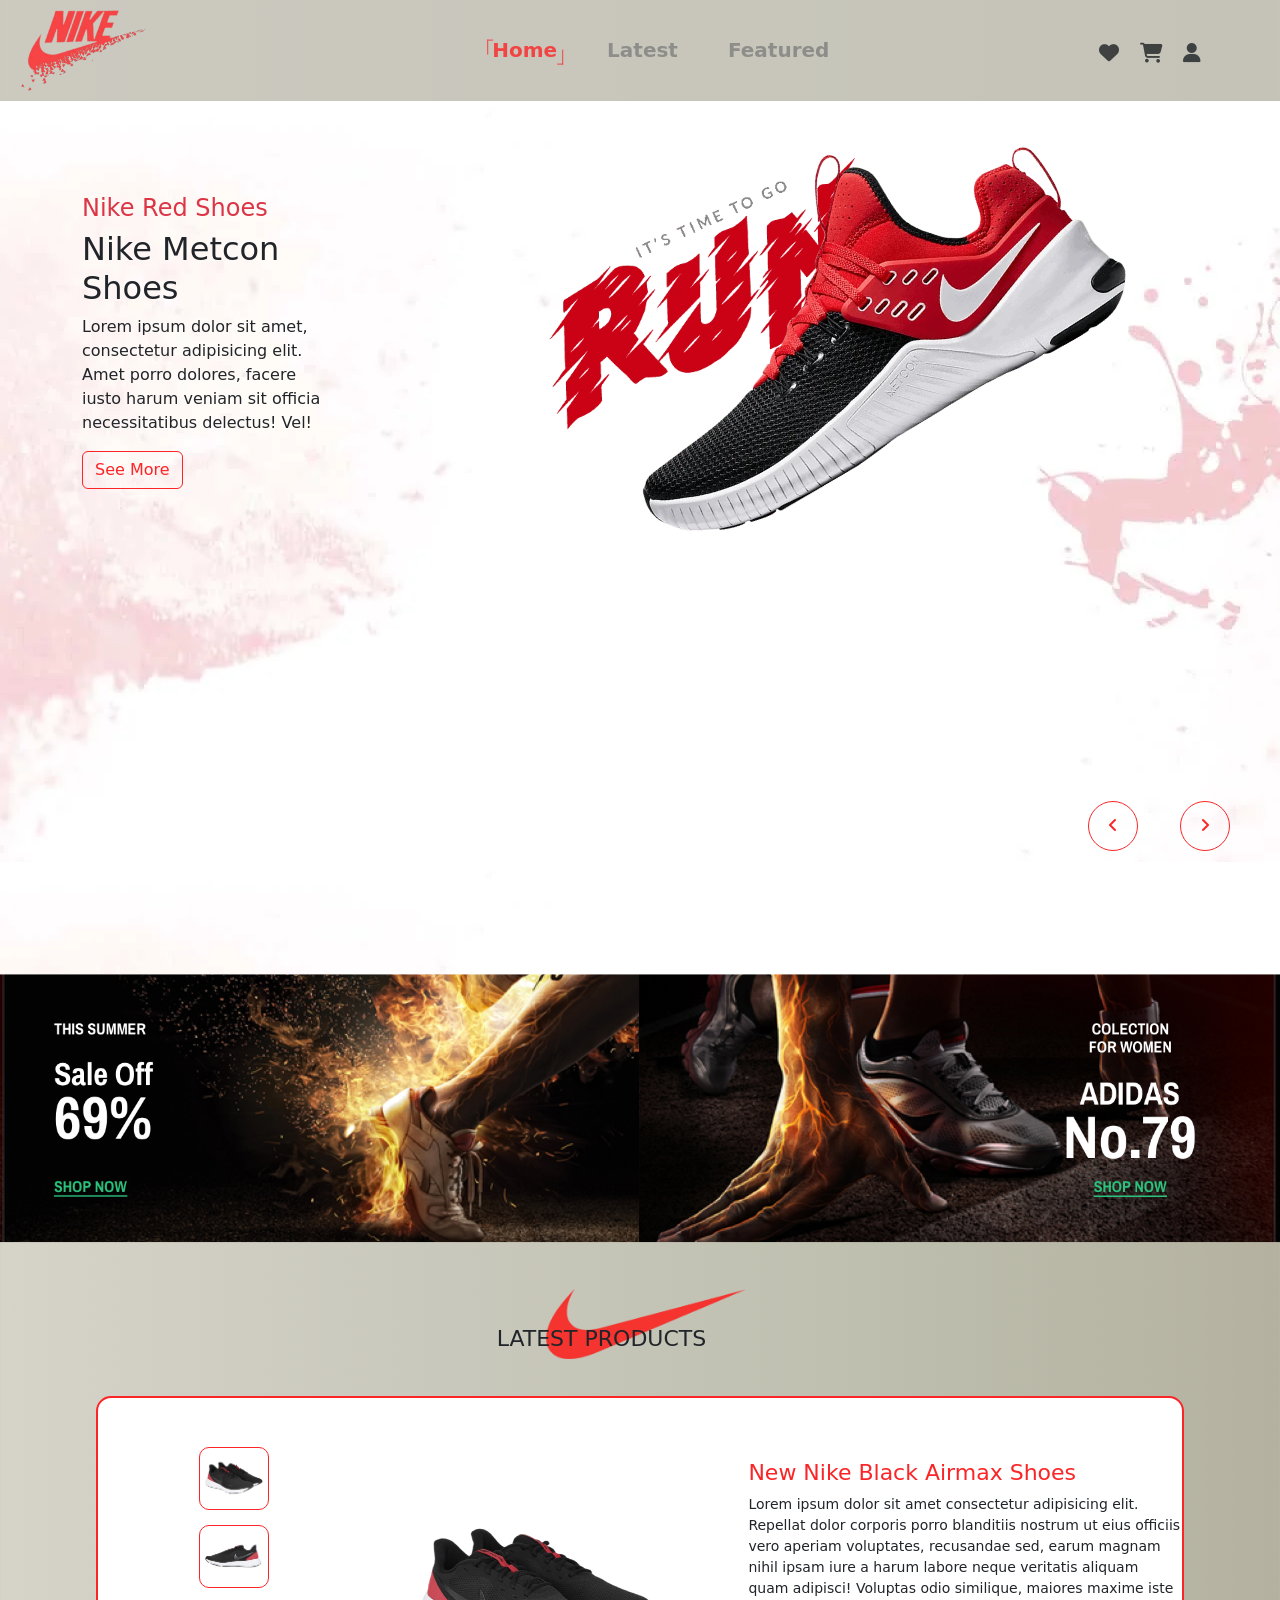
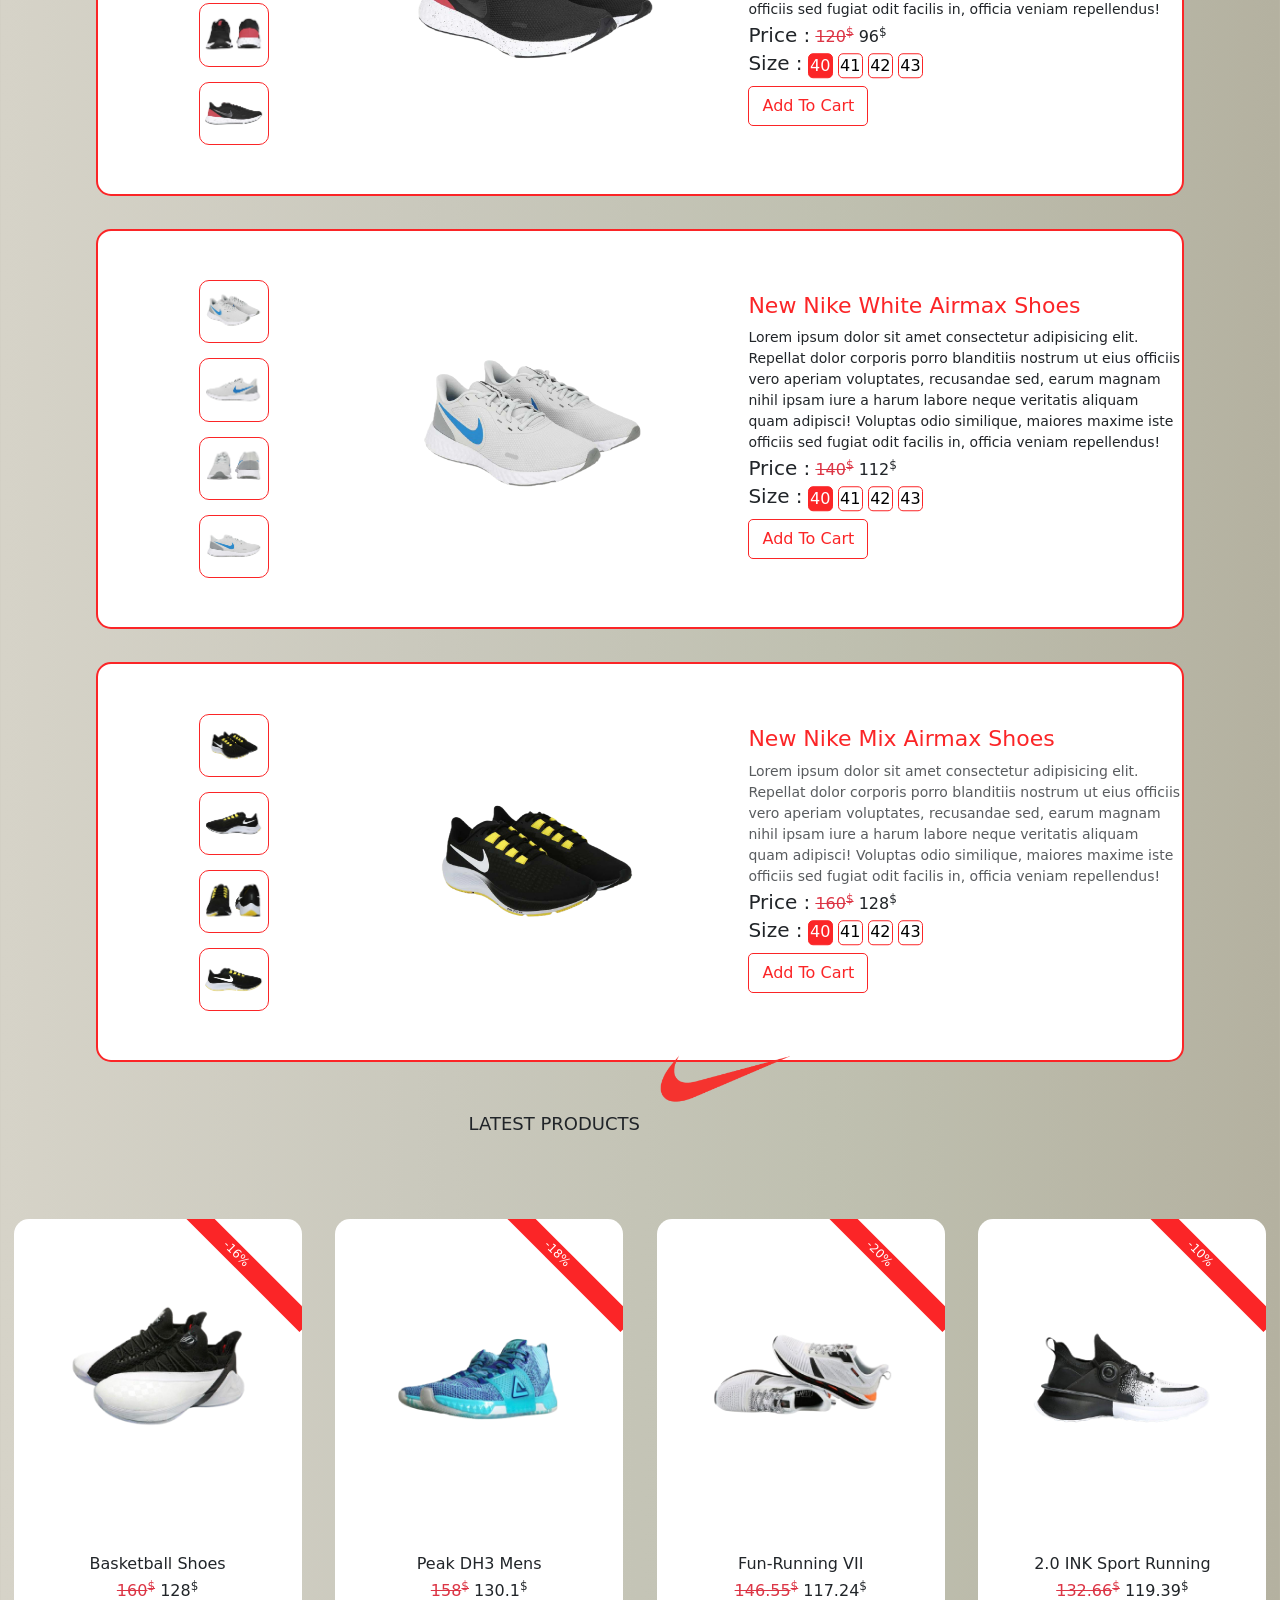
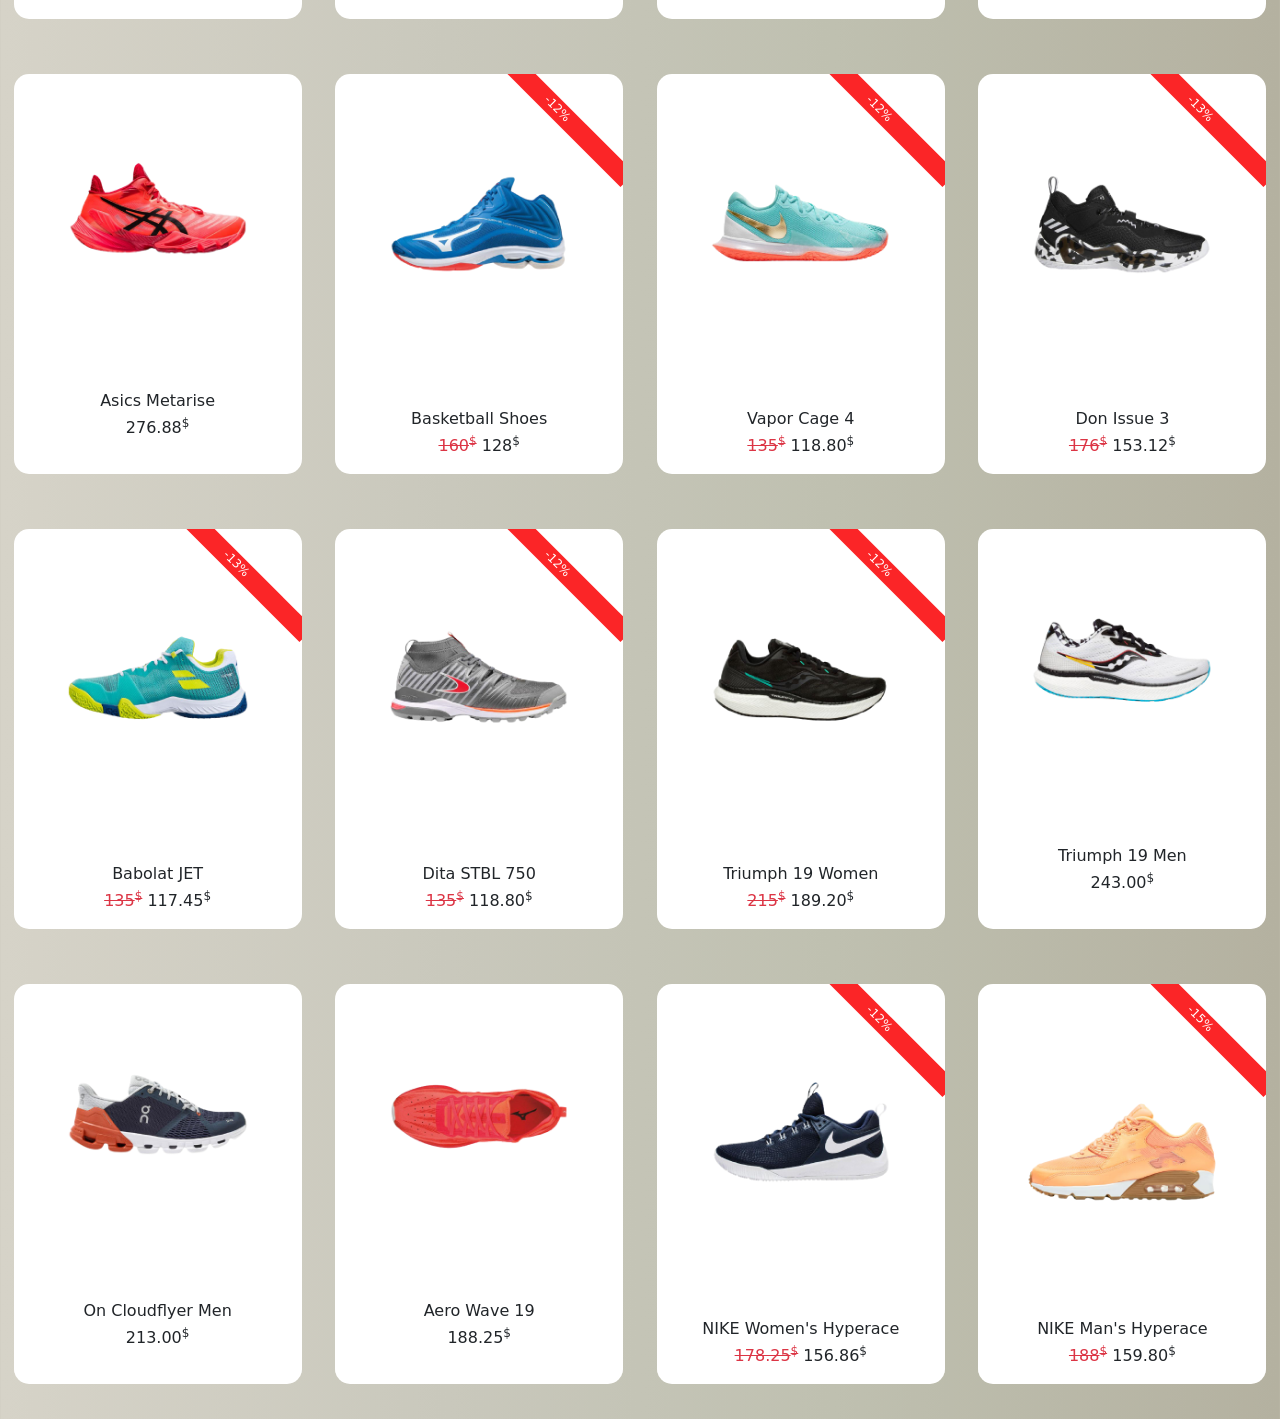
==== index.html @ 766ce63f "Initial commit" ====
<!DOCTYPE html>
<html lang="en">
<head>
    <meta charset="UTF-8">
    <meta name="viewport" content="width=device-width, initial-scale=1.0">
    <title>Nike</title>
    <style>
@import url('https://fonts.googleapis.com/css2?family=Nunito:ital,wght@0,200..1000;1,200..1000&display=swap');
</style>
<!-- <link rel="stylesheet" href="css/all.min.css"> -->
<link rel="stylesheet" href="css/fonts.css">
<link rel="stylesheet" href="css/global.css">
<link rel="stylesheet" href="css/nike.css">
<link rel="stylesheet" href="css/respnsive.css">
<link rel="stylesheet" href="https://cdnjs.cloudflare.com/ajax/libs/font-awesome/6.5.1/css/all.min.css">
<link href="https://cdn.jsdelivr.net/npm/bootstrap@5.3.8/dist/css/bootstrap.min.css" rel="stylesheet" integrity="sha384-sRIl4kxILFvY47J16cr9ZwB07vP4J8+LH7qKQnuqkuIAvNWLzeN8tE5YBujZqJLB" crossorigin="anonymous">
<link rel="icon" href="" >
</head>
<body>
    

         <div class="navbar nav sticky-top ">
            <img class="logo" src="img/logo.png">
            <button class="burger">
                <span ></span>
                <span ></span>
                <span ></span>
            </button>
        <div class="nav-items">

            <ul class="sections"> 
                <li class="d-inline justify-content-around fw-normal fs-5 ">
                    <a class="nav-link" aria-current="page" href="#Home">Home</a>
                </li>
                <li class="d-inline justify-content-around fw-normal fs-5 ">         
                    <a class="nav-link"  href="#latest">Latest</a>
                </li>
                <li class="d-inline justify-content-around fw-normal fs-5 ">  
                    <a class="nav-link"  href="#featured">Featured</a>
                </li>
            </ul>

            <ul class="func"> 
                <li class="d-inline justify-content-around fw-normal "><i class="fas fa-heart"></i></li>
                <li class="d-inline justify-content-around fw-normal shop"><i class="fas fa-shopping-cart"></i></li>
                <li class="d-inline justify-content-around fw-normal "><i class="fas fa-user"></i></li>
            </ul>
        </div>
        </div> 
     
        <div class="overlay">
            <div class="cart no">
                <p class="d-inline h4">Shop</p>
                <button class="x"><i class="fa-solid fa-xmark"></i></button>
                <div><h6>There are no products</h6></div>
                <button class="buy">Buy Now</button>
            </div>
        </div>

    <header id="Home">
        <div id="lio-carousel" class="vh-100">
            <div class="lio-carousel-inner h-100">

                <!-- red Shoe -->

                <div class="lio-carousel-item red h-100">
                    <div class="container h-90">
                    <div class="row vh-90">
                        <div class="col-lg-5 part1 ">
                            <div class="item h-100">
                                <h4 class="text-danger">Nike Red Shoes</h4>
                                <h2 class="h1-lg">Nike Metcon Shoes</h2>
                                <p>Lorem ipsum dolor sit amet, consectetur adipisicing elit. Amet porro dolores, facere iusto harum veniam sit officia necessitatibus delectus! Vel!</p>
                                <button type="button" class="btn mainbutton"><a href="#latest">See More</a></button>

                            </div>
                        </div>
                        <div class="col-lg-7 part2">
                            <div class="item h-100">
                                <img src="img/home-text-1-6b65fe86.png" class="img-fluid" >
                                <img src="img/home-shoe-1.png"  class="img-fluid">
                            </div>
                        </div>
                    </div>
                    </div>
                </div> 

                <!-- blue Shoe -->
                
                <div class="lio-carousel-item blue h-100">
                    <div class="container h-90">
                    <div class="row vh-90 ">
                        <div class="col-lg-5 part1">
                            <div class="item h-100">
                                <h4 class="text-primary">Nike blue Shoes</h4>
                                <h2 class="h1-lg">Nike Metcon Shoes</h2>
                                <p>Lorem ipsum dolor sit amet, consectetur adipisicing elit. Dignissimos consectetur dolores expedita ex illum! Amet mollitia nisi tenetur odit minima voluptates quibusdam ullam optio, distinctio rerum at praesentium voluptas quis?</p>
                                <button type="button" class="btn mainbutton">See More</button>

                            </div>
                        </div>
                        <div class="col-lg-7 part2">
                            <div class="item">
                                <img src="img/home-text-2.png" class="img-fluid" >
                                <img src="img/home-shoe-2.png"  class="img-fluid">
                            </div>
                        </div>
                    </div>
                    </div>
                </div>

                <!-- yellow Shoe -->

                 <div class="lio-carousel-item yellow h-100">
                    <div class="container h-90">
                    <div class="row vh-90">
                        <div class="col-lg-5 part1">
                            <div class="item h-100">
                                <h4 class="text-warning">Nike Red Shoes</h4>
                                <h2 class="h1-lg">Nike Metcon Shoes</h2>
                                <p>Lorem ipsum dolor sit amet, consectetur adipisicing elit. Dignissimos consectetur dolores expedita ex illum! Amet mollitia nisi tenetur odit minima voluptates quibusdam ullam optio, distinctio rerum at praesentium voluptas quis?</p>
                                <button type="button" class="btn mainbutton">See More</button>

                            </div>
                        </div>
                        <div class="col-lg-7 part2">
                            <div class="item">
                                <img src="img/home-text-3.png" class="img-fluid" >
                                <img src="img/home-shoe-3.png"  class="img-fluid">
                            </div>
                        </div>
                    </div>
                    </div>
                </div>
            </div>
            <button class="prev "><i class="fa-solid fa-angle-left"></i></button>
            <button class="next "><i class="fa-solid fa-angle-right"></i></button>
        </div>
    </header>
    <div class=" offers ">
            <div class="left img ">
                <a href=""><img src="img/home-banner-1.png" alt=""></a>          

            </div>
            <div class="right img ">
                <a href=""><img src="img/home-banner-2.png" alt=""></a>          
        </div>
    </div>



    <div class="latest" id="latest">
        <div class="title">
            <img class="inner-logo1" src="img/first-correct.png" alt="">
            <h2 >LATEST PRODUCTS</h2>
        </div>
        <div class="product">
        <div class="item">
            <div class="prespective d-flex flex-column">
               <div class="img"> <img src="img/products/17-1.png" alt=""></div>
               <div class="img"> <img src="img/products/17-2.png" alt=""></div>
               <div class="img"> <img src="img/products/17-3.png" alt=""></div>
               <div class="img"> <img src="img/products/17-4.png" alt=""></div>
            </div>
            <div class="shoe">
                <img src="img/products/17-1.png" alt="">
            </div>
            <div class="desc">
                <h3>New Nike Black Airmax Shoes</h3>
                <p>Lorem ipsum dolor sit amet consectetur adipisicing elit. Repellat dolor corporis porro blanditiis nostrum ut eius officiis vero aperiam voluptates, recusandae sed, earum magnam nihil ipsam iure a harum labore neque veritatis aliquam quam adipisci! Voluptas odio similique, maiores maxime iste officiis sed fugiat odit facilis in, officia veniam repellendus!</p>
                <div class="price">
                    <h5 class="fst-bold d-inline">Price :</h5>
                    <p class="text-decoration-line-through text-danger fs-6 d-inline">120<sup>$</sup></p>
                    <p class=" fs-6 d-inline">96<sup>$</sup></p>
                </div>
                <div class="size">
                <h5 class="fst-bold d-inline">Size :</h5>
                <ul class="list-unstyled d-inline">
                    <button class="select"><li class="list-inline-item d-inline">40</li></button>
                    <button><li class="list-inline-item d-inline">41</li></button>
                    <button><li class="list-inline-item d-inline">42</li></button>
                    <button><li class="list-inline-item d-inline">43</li></button>
                </ul>
                </div>
                <button class="add-cart add">
                    Add To Cart
                </button>

            </div>
        </div>
        <div class="item">
            <div class="prespective d-flex flex-column">
               <div class="img"> <img src="img/products/18-1.png" alt=""></div>
               <div class="img"> <img src="img/products/18-2.png" alt=""></div>
               <div class="img"> <img src="img/products/18-3.png" alt=""></div>
               <div class="img"> <img src="img/products/18-4.png" alt=""></div>
            </div>
            <div class="shoe">
                <img src="img/products/18-1.png" alt="">
            </div>
            <div class="desc">
                <h3>New Nike White Airmax Shoes</h3>
                <p>Lorem ipsum dolor sit amet consectetur adipisicing elit. Repellat dolor corporis porro blanditiis nostrum ut eius officiis vero aperiam voluptates, recusandae sed, earum magnam nihil ipsam iure a harum labore neque veritatis aliquam quam adipisci! Voluptas odio similique, maiores maxime iste officiis sed fugiat odit facilis in, officia veniam repellendus!</p>
                <div class="price">
                <h5 class="fst-bold d-inline">Price :</h5>
                <p class="text-decoration-line-through text-danger fs-6 d-inline">140<sup>$</sup></p>
                <p class=" fs-6 d-inline">112<sup>$</sup></p>
                </div>
                <div class="size">
                <h5 class="fst-bold d-inline">Size :</h5>
                 <ul class="list-unstyled d-inline">
                    <button class="select"><li class="list-inline-item d-inline">40</li></button>
                    <button><li class="list-inline-item d-inline">41</li></button>
                    <button><li class="list-inline-item d-inline">42</li></button>
                    <button><li class="list-inline-item d-inline">43</li></button>
                </ul>
                </div>
                <button class="add-cart add">
                    Add To Cart
                </button>

            </div>
        </div>
         <div class="item">
            <div class="prespective d-flex flex-column">
               <div class="img"> <img src="img/products/19-1.png" alt=""></div>
               <div class="img"> <img src="img/products/19-2.png" alt=""></div>
               <div class="img"> <img src="img/products/19-3.png" alt=""></div>
               <div class="img"> <img src="img/products/19-4.png" alt=""></div>
            </div>
            <div class="shoe">
                <img src="img/products/19-1.png" alt="">
            </div>
            <div class="desc">
                <h3>New Nike Mix Airmax Shoes</h3>
                <p class="text-body-secondary">Lorem ipsum dolor sit amet consectetur adipisicing elit. Repellat dolor corporis porro blanditiis nostrum ut eius officiis vero aperiam voluptates, recusandae sed, earum magnam nihil ipsam iure a harum labore neque veritatis aliquam quam adipisci! Voluptas odio similique, maiores maxime iste officiis sed fugiat odit facilis in, officia veniam repellendus!</p>
                <div class="price">
                    <h5 class="fst-bold d-inline">Price :</h5>
                    <p class="text-decoration-line-through text-danger fs-6 d-inline">160<sup>$</sup></p>
                    <p class=" fs-6 d-inline">128<sup>$</sup></p>
                </div>
                <div class="size">
                <h5 class="fst-bold d-inline">Size :</h5>
                 <ul class="list-unstyled d-inline">
                    <button class="select"><li class="list-inline-item d-inline">40</li></button>
                    <button><li class="list-inline-item d-inline">41</li></button>
                    <button><li class="list-inline-item d-inline">42</li></button>
                    <button><li class="list-inline-item d-inline">43</li></button>
                </ul>
                </div>
                <button class="add-cart add">
                    Add To Cart
                </button>

            </div>
        </div>

        
    </div>

    

    
    </div>


    <!-- featured -->
    <div class="featured" id="featured">
        <div class="title">
            <img class="inner-logo2" src="img/first-correct.png" alt="">
            <h2 >LATEST PRODUCTS</h2>
         </div>

         <div class="products">
            <div class="item ">
                <p class="dis ">
                    -16%
                </p>
                <div class="img">
                    <img src="img/products/1-1.png" >
                </div>
                <button class="btn"><i class="fa-solid fa-magnifying-glass"></i> </button>
                <ul class="circles">
                    <li ><button class="select"><img src="img/products/1-1.png" alt=""></button></li>
                    <li ><button><img src="img/products/1-2.png" alt=""></button></li>
                    <li ><button><img src="img/products/1-3.png" alt=""></button></li>
                    <li ><button><img src="img/products/1-4.png" alt=""></button></li>
                
                </ul>
                <h6>Basketball Shoes</h6>
                   <div class="price">
                <p class="text-decoration-line-through text-danger fs-6 d-inline">160<sup>$</sup></p>
                <p class=" fs-6 d-inline">128<sup>$</sup></p>
                </div>

            </div>
             <div class="item ">
                <p class="dis ">
                    -18%
                </p>
                <div class="img">
                    <img src="img/products/2-1.png" >
                </div>
                <button class="btn"><i class="fa-solid fa-magnifying-glass"></i> </button>
                <ul class="circles">
                    <li ><button class="select"><img src="img/products/2-1.png" alt=""></button></li>
                    <li ><button><img src="img/products/2-2.png" alt=""></button></li>
                    <li ><button><img src="img/products/2-3.png" alt=""></button></li>
                    <li ><button><img src="img/products/2-4.png" alt=""></button></li>
                                    
                </ul>
                <h6>Peak DH3 Mens</h6>
                   <div class="price">
                <p class="text-decoration-line-through text-danger fs-6 d-inline">158<sup>$</sup></p>
                <p class=" fs-6 d-inline">130.1<sup>$</sup></p>
                </div>

            </div>
             <div class="item ">
                <p class="dis ">
                    -20%
                </p>
                <div class="img">
                    <img src="img/products/3-1.png" >
                </div>
                <button class="btn"><i class="fa-solid fa-magnifying-glass"></i> </button>
                <ul class="circles">
                    <li ><button class="select"><img src="img/products/3-1.png" alt=""></button></li>
                    <li ><button><img src="img/products/3-2.png" alt=""></button></li>
                    <li ><button><img src="img/products/3-3.png" alt=""></button></li>
                    <li ><button><img src="img/products/3-4.png" alt=""></button></li>
                
                </ul>
                <h6>Fun-Running VII</h6>
                   <div class="price">
                <p class="text-decoration-line-through text-danger fs-6 d-inline">146.55<sup>$</sup></p>
                <p class=" fs-6 d-inline">117.24<sup>$</sup></p>
                </div>

            </div>
            <div class="item ">
                <p class="dis ">
                    -10%
                </p>
                <div class="img">
                    <img src="img/products/4-1.png" >
                </div>
                <button class="btn"><i class="fa-solid fa-magnifying-glass"></i> </button>
                <ul class="circles">
                    <li ><button class="select"><img src="img/products/4-1.png" alt=""></button></li>
                    <li ><button><img src="img/products/4-2.png" alt=""></button></li>
                    <li ><button><img src="img/products/4-3.png" alt=""></button></li>
                    <li ><button><img src="img/products/4-4.png" alt=""></button></li>
                
                </ul>
                <h6>2.0 INK Sport Running</h6>
                   <div class="price">
                <p class="text-decoration-line-through text-danger fs-6 d-inline">132.66<sup>$</sup></p>
                <p class=" fs-6 d-inline">119.39<sup>$</sup></p>
                </div>

            </div>
            <div class="item ">
                <div class="img">
                    <img src="img/products/5-1.png" >
                </div>
                <button class="btn"><i class="fa-solid fa-magnifying-glass"></i> </button>
                <ul class="circles">
                    <li ><button class="select"><img src="img/products/5-1.png" alt=""></button></li>
                    <li ><button><img src="img/products/5-2.png" alt=""></button></li>
                    <li ><button><img src="img/products/5-3.png" alt=""></button></li>
                </ul>
                <h6>Asics Metarise</h6>
                   <div class="price">
                <p class="fs-6 d-inline">276.88<sup>$</sup></p>
                </div>

            </div>
            <div class="item ">
                <p class="dis ">
                    -12%
                </p>
                <div class="img">
                    <img src="img/products/6-1.png" >
                </div>
                <button class="btn"><i class="fa-solid fa-magnifying-glass"></i> </button>
                <ul class="circles">
                    <li ><button class="select"><img src="img/products/6-1.png" alt=""></button></li>
                    <li ><button><img src="img/products/6-2.png" alt=""></button></li>
                    <li ><button><img src="img/products/6-3.png" alt=""></button></li>
                    <li ><button><img src="img/products/6-4.png" alt=""></button></li>
                </ul>
                <h6>Basketball Shoes</h6>
                   <div class="price">
                <p class="text-decoration-line-through text-danger fs-6 d-inline">160<sup>$</sup></p>
                <p class=" fs-6 d-inline">128<sup>$</sup></p>
                </div>

            </div>
            <div class="item ">
                <p class="dis ">
                    -12%
                </p>
                <div class="img">
                    <img src="img/products/7-1.png" >
                </div>
                <button class="btn"><i class="fa-solid fa-magnifying-glass"></i> </button>
                <ul class="circles">
                    <li ><button class="select"><img src="img/products/7-1.png" alt=""></button></li>
                    <li ><button><img src="img/products/7-2.png" alt=""></button></li>
                </ul>
                <h6>Vapor Cage 4</h6>
                   <div class="price">
                <p class="text-decoration-line-through text-danger fs-6 d-inline">135<sup>$</sup></p>
                <p class=" fs-6 d-inline">118.80<sup>$</sup></p>
                </div>

            </div>
            <div class="item ">
                <p class="dis ">
                    -13%
                </p>
                <div class="img">
                    <img src="img/products/8-1.png" >
                </div>
                <button class="btn"><i class="fa-solid fa-magnifying-glass"></i> </button>
                <ul class="circles">
                    <li ><button class="select"><img src="img/products/8-1.png" alt=""></button></li>
                    <li ><button><img src="img/products/8-2.png" alt=""></button></li>
                    <li ><button><img src="img/products/8-3.png" alt=""></button></li>
                
                </ul>
                <h6>Don Issue 3</h6>
                   <div class="price">
                <p class="text-decoration-line-through text-danger fs-6 d-inline">176<sup>$</sup></p>
                <p class=" fs-6 d-inline">153.12<sup>$</sup></p>
                </div>

            </div>
            <div class="item ">
                <p class="dis ">
                    -13%
                </p>
                <div class="img">
                    <img src="img/products/9-1.png" >
                </div>
                <button class="btn"><i class="fa-solid fa-magnifying-glass"></i> </button>
                <ul class="circles">
                    <li ><button class="select"><img src="img/products/9-1.png" alt=""></button></li>
                    <li ><button><img src="img/products/9-2.png" alt=""></button></li>
                    <li ><button><img src="img/products/9-3.png" alt=""></button></li>
                </ul>
                <h6>Babolat JET</h6>
                   <div class="price">
                <p class="text-decoration-line-through text-danger fs-6 d-inline">135<sup>$</sup></p>
                <p class=" fs-6 d-inline">117.45<sup>$</sup></p>
                </div>

            </div>
            <div class="item ">
                <p class="dis ">
                    -12%
                </p>
                <div class="img">
                    <img src="img/products/10-1.png" >
                </div>
                <button class="btn"><i class="fa-solid fa-magnifying-glass"></i> </button>
                <ul class="circles">
                    <li ><button class="select"><img src="img/products/10-1.png" alt=""></button></li>
                    <li ><button><img src="img/products/10-2.png" alt=""></button></li>
                </ul>
                <h6>Dita STBL 750</h6>
                   <div class="price">
                <p class="text-decoration-line-through text-danger fs-6 d-inline">135<sup>$</sup></p>
                <p class=" fs-6 d-inline">118.80<sup>$</sup></p>
                </div>

            </div>
            <div class="item ">
                <p class="dis ">
                    -12%
                </p>
                <div class="img">
                    <img src="img/products/11-1.png" >
                </div>
                <button class="btn"><i class="fa-solid fa-magnifying-glass"></i> </button>
                <ul class="circles">
                    <li ><button class="select"><img src="img/products/11-1.png" alt=""></button></li>
                    <li ><button><img src="img/products/11-2.png" alt=""></button></li>
                    <li ><button><img src="img/products/11-3.png" alt=""></button></li>
                </ul>
                <h6>Triumph 19 Women</h6>
                <div class="price">
                <p class="text-decoration-line-through text-danger fs-6 d-inline">215<sup>$</sup></p>
                <p class=" fs-6 d-inline">189.20<sup>$</sup></p>
                </div>

            </div>

            <div class="item ">
                <div class="img">
                    <img src="img/products/12-1.png" >
                </div>
                <button class="btn"><i class="fa-solid fa-magnifying-glass"></i> </button>
                <ul class="circles">
                    <li ><button class="select"><img src="img/products/12-1.png" alt=""></button></li>
                    <li ><button><img src="img/products/12-2.png" alt=""></button></li>
                    <li ><button><img src="img/products/12-3.png" alt=""></button></li>
                </ul>
                <h6>Triumph 19 Men</h6>
                   <div class="price">
                <p class=" fs-6 d-inline">243.00<sup>$</sup></p>
                </div>

            </div>
            <div class="item ">

                <div class="img">
                    <img src="img/products/13-1.png" >
                </div>
                <button class="btn"><i class="fa-solid fa-magnifying-glass"></i> </button>
                <ul class="circles">
                    <li ><button class="select"><img src="img/products/13-1.png" alt=""></button></li>
                    <li ><button><img src="img/products/13-2.png" alt=""></button></li>
                    <li ><button><img src="img/products/13-3.png" alt=""></button></li>
                </ul>
                <h6>On Cloudflyer Men</h6>
                   <div class="price">
                <p class=" fs-6 d-inline">213.00<sup>$</sup></p>
                </div>

            </div>
            <div class="item ">
              
                <div class="img">
                    <img src="img/products/14-1.png" >
                </div>
                <button class="btn"><i class="fa-solid fa-magnifying-glass"></i> </button>
                <ul class="circles">
                    <li ><button class="select"><img src="img/products/14-1.png" alt=""></button></li>
                    <li ><button><img src="img/products/14-2.png" alt=""></button></li>
                    <li ><button><img src="img/products/14-3.png" alt=""></button></li>
                </ul>
                <h6>Aero Wave 19</h6>
                   <div class="price">
                <p class=" fs-6 d-inline">188.25<sup>$</sup></p>
                </div>

            </div>
            <div class="item ">
                <p class="dis ">
                    -12%
                </p>
                <div class="img">
                    <img src="img/products/15-1.png" >
                </div>
                <button class="btn"><i class="fa-solid fa-magnifying-glass"></i> </button>
                <ul class="circles">
                    <li ><button class="select"><img src="img/products/15-1.png" alt=""></button></li>
                    <li ><button><img src="img/products/15-2.png" alt=""></button></li>
                    <li ><button><img src="img/products/15-3.png" alt=""></button></li>
                    <li ><button><img src="img/products/15-4.png" alt=""></button></li>
                </ul>
                <h6>NIKE Women's Hyperace</h6>
                   <div class="price">
                <p class="text-decoration-line-through text-danger fs-6 d-inline">178.25<sup>$</sup></p>
                <p class=" fs-6 d-inline">156.86<sup>$</sup></p>
                </div>

            </div>

            <div class="item ">
                <p class="dis ">
                    -15%
                </p>
                <div class="img">
                    <img src="img/products/16-1.png" >
                </div>
                <button class="btn"><i class="fa-solid fa-magnifying-glass"></i> </button>
                <ul class="circles">
                    <li ><button class="select"><img src="img/products/16-1.png" alt=""></button></li>
                    <li ><button><img src="img/products/16-2.png" alt=""></button></li>
                </ul>
                <h6>NIKE Man's Hyperace</h6>
                   <div class="price">
                <p class="text-decoration-line-through text-danger fs-6 d-inline">188<sup>$</sup></p>
                <p class=" fs-6 d-inline">159.80<sup>$</sup></p>
                </div>

            </div>
         </div>
    </div>
<script src="https://cdn.jsdelivr.net/npm/bootstrap@5.3.8/dist/js/bootstrap.bundle.min.js" integrity="sha384-FKyoEForCGlyvwx9Hj09JcYn3nv7wiPVlz7YYwJrWVcXK/BmnVDxM+D2scQbITxI" crossorigin="anonymous"></script>
    <script src="js/bootstrab.js"></script>
    <script src="js/shoes.js"></script>
    <script src="js/functions.js"></script>
    <script src="js/nike.js"></script>
</body>
</html>
---- css/fonts.css ----
/* cyrillic-ext */
@font-face {
  font-family: 'Nunito';
  font-style: italic;
  font-weight: 200 1000;
  font-display: swap;
  src: url(https://fonts.gstatic.com/s/nunito/v32/XRXX3I6Li01BKofIMNaORs71cA.woff2) format('woff2');
  unicode-range: U+0460-052F, U+1C80-1C8A, U+20B4, U+2DE0-2DFF, U+A640-A69F, U+FE2E-FE2F;
}
/* cyrillic */
@font-face {
  font-family: 'Nunito';
  font-style: italic;
  font-weight: 200 1000;
  font-display: swap;
  src: url(https://fonts.gstatic.com/s/nunito/v32/XRXX3I6Li01BKofIMNaHRs71cA.woff2) format('woff2');
  unicode-range: U+0301, U+0400-045F, U+0490-0491, U+04B0-04B1, U+2116;
}
/* vietnamese */
@font-face {
  font-family: 'Nunito';
  font-style: italic;
  font-weight: 200 1000;
  font-display: swap;
  src: url(https://fonts.gstatic.com/s/nunito/v32/XRXX3I6Li01BKofIMNaMRs71cA.woff2) format('woff2');
  unicode-range: U+0102-0103, U+0110-0111, U+0128-0129, U+0168-0169, U+01A0-01A1, U+01AF-01B0, U+0300-0301, U+0303-0304, U+0308-0309, U+0323, U+0329, U+1EA0-1EF9, U+20AB;
}
/* latin-ext */
@font-face {
  font-family: 'Nunito';
  font-style: italic;
  font-weight: 200 1000;
  font-display: swap;
  src: url(https://fonts.gstatic.com/s/nunito/v32/XRXX3I6Li01BKofIMNaNRs71cA.woff2) format('woff2');
  unicode-range: U+0100-02BA, U+02BD-02C5, U+02C7-02CC, U+02CE-02D7, U+02DD-02FF, U+0304, U+0308, U+0329, U+1D00-1DBF, U+1E00-1E9F, U+1EF2-1EFF, U+2020, U+20A0-20AB, U+20AD-20C0, U+2113, U+2C60-2C7F, U+A720-A7FF;
}
/* latin */
@font-face {
  font-family: 'Nunito';
  font-style: italic;
  font-weight: 200 1000;
  font-display: swap;
  src: url(https://fonts.gstatic.com/s/nunito/v32/XRXX3I6Li01BKofIMNaDRs4.woff2) format('woff2');
  unicode-range: U+0000-00FF, U+0131, U+0152-0153, U+02BB-02BC, U+02C6, U+02DA, U+02DC, U+0304, U+0308, U+0329, U+2000-206F, U+20AC, U+2122, U+2191, U+2193, U+2212, U+2215, U+FEFF, U+FFFD;
}
/* cyrillic-ext */
@font-face {
  font-family: 'Nunito';
  font-style: normal;
  font-weight: 200 1000;
  font-display: swap;
  src: url(https://fonts.gstatic.com/s/nunito/v32/XRXV3I6Li01BKofIOOaBXso.woff2) format('woff2');
  unicode-range: U+0460-052F, U+1C80-1C8A, U+20B4, U+2DE0-2DFF, U+A640-A69F, U+FE2E-FE2F;
}
/* cyrillic */
@font-face {
  font-family: 'Nunito';
  font-style: normal;
  font-weight: 200 1000;
  font-display: swap;
  src: url(https://fonts.gstatic.com/s/nunito/v32/XRXV3I6Li01BKofIMeaBXso.woff2) format('woff2');
  unicode-range: U+0301, U+0400-045F, U+0490-0491, U+04B0-04B1, U+2116;
}
/* vietnamese */
@font-face {
  font-family: 'Nunito';
  font-style: normal;
  font-weight: 200 1000;
  font-display: swap;
  src: url(https://fonts.gstatic.com/s/nunito/v32/XRXV3I6Li01BKofIOuaBXso.woff2) format('woff2');
  unicode-range: U+0102-0103, U+0110-0111, U+0128-0129, U+0168-0169, U+01A0-01A1, U+01AF-01B0, U+0300-0301, U+0303-0304, U+0308-0309, U+0323, U+0329, U+1EA0-1EF9, U+20AB;
}
/* latin-ext */
@font-face {
  font-family: 'Nunito';
  font-style: normal;
  font-weight: 200 1000;
  font-display: swap;
  src: url(https://fonts.gstatic.com/s/nunito/v32/XRXV3I6Li01BKofIO-aBXso.woff2) format('woff2');
  unicode-range: U+0100-02BA, U+02BD-02C5, U+02C7-02CC, U+02CE-02D7, U+02DD-02FF, U+0304, U+0308, U+0329, U+1D00-1DBF, U+1E00-1E9F, U+1EF2-1EFF, U+2020, U+20A0-20AB, U+20AD-20C0, U+2113, U+2C60-2C7F, U+A720-A7FF;
}
/* latin */
@font-face {
  font-family: 'Nunito';
  font-style: normal;
  font-weight: 200 1000;
  font-display: swap;
  src: url(https://fonts.gstatic.com/s/nunito/v32/XRXV3I6Li01BKofINeaB.woff2) format('woff2');
  unicode-range: U+0000-00FF, U+0131, U+0152-0153, U+02BB-02BC, U+02C6, U+02DA, U+02DC, U+0304, U+0308, U+0329, U+2000-206F, U+20AC, U+2122, U+2191, U+2193, U+2212, U+2215, U+FEFF, U+FFFD;
}
---- css/global.css ----
:root{
    --main-color: #fb2527;
    --first-color:#fb2527;
    --secund-color:#0E7AD7;
    --third-color:#EC9720;
}

.mainbutton{
    color: var(--main-color) !important;
    border: 1px solid var(--main-color) !important;
    transition: 0.5s !important;
}
.mainbutton:hover{
    background-color: var(--main-color) !important;
    color: #fff !important;
    transition: 0.5s;
}
---- css/nike.css ----
/* NAV */
body{
    overflow-x: hidden;
    height: max-content;
background: linear-gradient(
    to left,
    #B4B1A0 0%,
    #BFC0B0 35%,
    #C9C8BC 65%,
    #D6D3C8 100%
);

}


.nav{
width: 100% !important;
background-color: #CAC7BD;
box-shadow:  rgba(0,0,0,0.0.3);
    display:flex;
    justify-content:space-between;
    align-items:center;
    flex-wrap:wrap;
}
.nav .logo{
    height: 7%;
    width: 7%;
    transform: translateX(100%);

}
.nav .burger{
    display: none;
}
.nav .nav-items{
    display: flex;
    flex-direction: row;
    width: 1000px;
    justify-content: center;
}
.nav .nav-items .sections{
    position: relative;
    display: flex;
    flex-direction: row;
    left: -25%;

}
.nav .nav-items .sections li a{
    list-style: none;
    cursor: pointer;
    font-weight: 600;
    padding: 10px;
    color: gray ;
    margin:0 15px;   
    transition: 1s;
}
.nav .nav-items .sections li a.active{
color: var(--main-color);
}
.nav .nav-items .sections li a::before{
    content:"";
    position: absolute;
    border-top:1.5px solid var(--main-color);
    border-left:1.5px solid var(--main-color);
    display: inline;
    transform: translate(-12px,5px);
    opacity: 0;
    transition: 1s;
    height: 15px;
    width: 1.5%;
}
.nav .nav-items .sections li a.active::before{
    transform: translate(-5px,5px);
    opacity: 1;
}
.nav .nav-items .sections li a::after{
    content:"";
    position: absolute;
    border-bottom:1.5px solid var(--main-color);
    border-right:1.5px solid var(--main-color);
    display: inline;
    transform: translate(7px,15px);
    transition: 1s;
    height: 15px;
    width: 1.5%;
    opacity: 0;
}
.nav .nav-items .sections li a.active::after{
transform: translate(0px,15px);
    opacity: 1;
    color:var(--main-color);
}
.nav .nav-items .func{
    position: absolute;
    display: flex;
    justify-content: space-between;
    width: 10%;
    right: 50px;
    transform: translateY(50%);
    
}
.nav .nav-items .func li{
    scale: 1.25;
    cursor: pointer;
    transition: 0.5s;
}
.nav .nav-items .func li:hover{
    color: var(--main-color);

}

/* cart */

.overlay{
    position: fixed;
    inset: 0;
    display: flex;
    justify-content: center;
    align-items: flex-start;
    background-color: rgba(0,0,0,.7);
    opacity: 0;
    visibility: hidden;
    pointer-events: none;
     transition:
        opacity .4s ease,
        visibility 0s linear .4s;
    z-index: 1000;
}

.overlay.show{
    opacity: 1;
    visibility: visible;
    pointer-events: auto;
    transition:
        opacity .4s ease,
        visibility 0s;
}

.overlay .cart{
    width: 55%;
    min-height: 200px;
    margin-top: 80px;
    padding: 15px;
    border-radius: 10px;
    text-align: center;
    position: relative;
    background: linear-gradient(
        to left,
        #B4B1A0 0%,
        #BFC0B0 35%,
        #C9C8BC 65%,
        #D6D3C8 100%
    );

    transform: translateY(-120%);
    transition: transform .5s ease-in-out ;
}

.overlay.show .cart{
    transform: translateY(10%);
}

.overlay .cart p.h4{
    color: var(--main-color);
}

.overlay .cart button.x{
    position: absolute;
    right: 2%;
    background: transparent;
    border-radius: 50%;
    border: 2px solid var(--main-color);
}

.overlay .cart button.x i{
    color: var(--main-color);
}

.overlay .cart button.x~div{
    width:95%;
    height:60px;
    background:#FFF3CD;
    border:1px solid #FFF3CD;
    border-radius:10px;

    position:absolute;
    left:50%;
    bottom:10%;

    transform:translateX(-50%);
}

.overlay .cart button.x~div h6{
    position:relative;
    top:50%;
    transform:translateY(-50%);
}

.overlay .cart button.buy{
    position:absolute;
    left:50%;
    bottom:5%;

    transform:translateX(-50%);

    width:95%;
    height:45px;

    background:transparent;
    color:green;

    border:1.5px solid green;
    border-radius:10px;

    transition:.4s;
}

.overlay .cart button.buy:hover{
    background:green;
    color:#fff;
}

/* HEADER */
#Home{
    scroll-margin-top: 85px;
}
header #lio-carousel {
    position: relative;
}
header #lio-carousel .lio-carousel-inner {
    position: relative;
    transform: translateY(20%);
}
header #lio-carousel .lio-carousel-inner .lio-carousel-item  {
    position: absolute;
    top:0;
    left:0;
    width: 100%;
    height: 100%;
    transform: translateY(-20%);
}
header #lio-carousel .lio-carousel-inner .active{
    z-index: 3;
}

header #lio-carousel .lio-carousel-inner .lio-carousel-item:nth-of-type(1) {
    background-image: url("../img/home-bg-1.jpg");
    }
header #lio-carousel .lio-carousel-inner .lio-carousel-item:nth-of-type(2) {
    background-image: url("../img/home-bg-2.jpg");
}
header #lio-carousel .lio-carousel-inner .lio-carousel-item:nth-of-type(3) {
    background-image: url("../img/home-bg-3.jpg");
    }
 

header #lio-carousel .lio-carousel-inner .lio-carousel-item .container{
    position: static;
    height: 100%;
    transform: translateY(15%);
}
header #lio-carousel .lio-carousel-inner .lio-carousel-item .container .row .part1 .item{
    display: flex;
    flex-direction: column;
    justify-content: center;
    align-items: start;
    position: relative;
    left: -170%;
    transition:1.2s ;
    transition-delay: 0.5s;
}
header #lio-carousel .lio-carousel-inner .lio-carousel-item .container .row .part1 .item .btn a{
    color: var(--main-color);
    text-decoration: none;
    transition: 0.5s;
}
header #lio-carousel .lio-carousel-inner .lio-carousel-item .container .row .part1 .item .btn:hover a{
    color: #fff;

}
header #lio-carousel .lio-carousel-inner .lio-carousel-item .container .row .part1 .item.start{
    left:0;
}
header #lio-carousel .lio-carousel-inner .lio-carousel-item .container .row .part2{
    display: flex;
    justify-content: center;
    align-items: center;
}
header #lio-carousel .lio-carousel-inner .lio-carousel-item .container .row .part2 img:nth-of-type(1){
    position: absolute;
    top: 0;
    left: 50%;
    transform: translate(-50%,-40%);
    scale:1.5;
    opacity: 0;
    transition: 1s;
    transition-delay: 0.25s;
}
header #lio-carousel .lio-carousel-inner .lio-carousel-item.active .container .row .part2 img:nth-of-type(1){
    top: 50%;
    opacity: 1;
}
header #lio-carousel .lio-carousel-inner .lio-carousel-item .container .row .part2 img:nth-of-type(2){
    position: relative;
    left: 0;
    top: 0;
    transform: translate(5%,5%) rotate(0deg);    
    scale: 0.5;
    opacity: 0;
    transition-duration: 1s;
}

header #lio-carousel .lio-carousel-inner .lio-carousel-item.active .container .row .part2 img:nth-of-type(2){
    transform:  rotate(-30deg);
    opacity: 1;
    scale: 1;

}

header #lio-carousel .lio-carousel-inner .lio-carousel-item .container .row .part2 .item{
    display: flex;
    justify-content: center;
    align-items: center;
    height: 100%;
    position: relative;
}


header #lio-carousel>button {
    position: absolute;
    border-radius: 100%;
    width: 35px;
    height: 35px;
    cursor: pointer;
    right: 20px;
    background-color: transparent;
    border: 1px solid var(--main-color);
    color: var(--main-color);
    transition: 0.5s;
    transform: translateY(-100%);
    z-index: 5;
    top: 50%;

}
header #lio-carousel>button:hover {
    background-color: var(--main-color);
    color: #fff;
    transition: 0.5s;
}

header #lio-carousel .next {
    right: 20px;
}
header #lio-carousel .prev {
    left: 20px;
}

/* offers */
.offers{
    margin: 0px !important;
    padding: 0px !important;
    height: 300px;
    position: relative;
    display: flex;
    justify-content: center;
    width: 100vw !important;
    transform: translateY(0%);

}

.offers .img{
    overflow: hidden;    
    height: 300px;

}
.offers .img img{
    display: inline-block;
    width: 50vw;
    margin: 0;
    padding: 0;
    height: 300px;
    transform: translateY(0%);
    transition: 1s;
}
.offers .img img:hover{
    scale: 1.09;
}
.offers .img::after{
    content: " ";
    display: block;
    width: 200%;
    height: 80%;
    background-color: #ffffff80;
    rotate: 30deg;
    z-index: 2;
    gap: 0;
    transform: translate(-25%,-350%);
    transition: 2s;
}
.offers .img:hover::after{
    transform: translate(-25%,200%);
}


/* latest */
.latest {
    margin-top: 50px;
    height: 1400px;
}
.latest .product{
    display: flex;
    flex-direction: column;
    justify-content: space-around;
    height: 1300px;
}

.latest .title{
    display: flex;
    justify-content: center;
    left: 50%;
    position: relative;
    text-align: center;
    margin-bottom:30px ;
    transform: translateX(-40%);
}
.latest .title img{
    width: 250px;
    display: inline-block;
    position: relative;
}
.latest .title h2{
    z-index: 2;
    display: inline-block;
    position: relative;
    transform: translate(-105%,40%);


}
.latest .item{
    width: 85vw;
    border: 2px var(--main-color) solid;
    margin: auto;
    background-color: white;
    height: 400px;
    border-radius: 15px;
    display: flex;
    align-items: center;
    justify-content: space-between;
}
.latest .item .prespective{
    width: 10%;
    padding: 15px;
}
.latest .item .prespective .img {
    border: var(--main-color) solid 1.5px;
    border-radius: 10px;
    width: 80px;
    cursor: pointer;   
    margin: auto;
}
.latest .item .prespective .img img{
    width: 65px;
    transition: 1s;
    transform: translateX(10%);
}
.latest .item .prespective .img img:hover{
    scale: 1.2;
}
.latest .item .prespective .img:not(:last-child){
    margin-bottom: 20px;

}
.latest .item .shoe img{
    width: 300px;
    transition: 1s;
}
.latest .item .shoe img:hover{
scale: 1.2;
}
.latest .item .desc{
    width: 45%;
}
.latest .item .desc h3{
    color: var(--main-color);
}

.latest .item .desc .size ul button{
    border: none;
    background: transparent;
    border: var(--main-color) solid 1px;
    width: 25px;
    height:  25px;
    border-radius: 5px;
    transition: 0.5s;
    transform: translateY(25%);
}
.latest .item .desc .size ul button.select{
background-color: var(--main-color);
columns: #fff;
}
.latest .item .desc .size ul button li{
    transform: translate(-50%,-50%);
    color: #000;
    position: absolute;
}

.latest .item .desc .size ul button.select li{
    color: #fff; 
}

.latest .item .desc .size~.add-cart{
    transform: translateY(50%);
    border:1px solid var(--main-color);
    color: var(--main-color);
    height: 40px;
    border-radius: 5px;
    transition: 0.2s;
    width: 120px;
white-space: nowrap;
}
.latest .item .desc .size~.add-cart.add{
    width: 120px;
    color: var(--main-color);
    background-color: #fff;
    border-color:var(--main-color) ;
}
.latest .item .desc .size~.add-cart.add:hover{
    background-color: var(--main-color);
    color: #fff;
}
.latest .item .desc .size~.add-cart.remove{
    width: 150px;
    color:#ffc107 ;
    border-color: #ffc107;
}
.latest .item .desc .size~.add-cart.remove:hover{
    background-color: #ffc107;
    color: #fff;
}




/* featured */
.featured{
    margin: 0px !important;
    padding: 0px !important;
    height: 1800px;
    position: relative;
    display: flex;
    flex-direction: column;
    justify-content: center;
    width: 100vw !important;
}

.featured .title{
margin: auto; 
}
.featured .title img{
width: 250px;
display: inline-block;
left: 50%;
position: relative;
transform: translateX(-50%);
}

.featured .title h2{
    z-index: 2;
    display: inline-block;
    position: relative;
    transform: translate(-55%,40%);

}  
.featured .products{
    display: flex;
    flex-direction: row;
    flex-wrap: wrap;
    gap: 20px;
    justify-content: center;
}
.featured .products .item{
    width: 20%;
    height: 400px;
    display: flex;
    flex-direction: column;
    justify-content: center;
    align-items: center;
    background-color: #fff;
    border-radius: 15px;
    overflow: hidden;
     
}
.featured .products .item .dis{
    background-color:var(--main-color);
    width: 200px;
    height: 20px;
    text-align: center;
    rotate: 45deg;
    transform: translate(50%,-400%);
    color: #fff;
    font-size: 12px;
}
.featured .products .item .img img{
    width: 230px;
    transition: 1s;
}
.featured .products .item:hover .img img{
    scale: 1.2;
}

.featured .products .item .btn{
    border-radius: 50%;
    width:  35px;
    height: 35px;
    box-shadow: 0px 10px 25px rgba(0, 0, 0, 0.7) ;
    transform: translateY(30%);
    transition: 1s;
    opacity: 0;
    transition-delay:0.2s ;
    
}
.featured .products .item:hover .btn{
    transition-duration: 0.8s;
    transform: translateY(-20%);
    opacity: 1;
}
.featured .products .item .btn i{
    width:  18px;
    height: 18px;
    transform: translateX(-20%);

}

.featured .products .item ul{
display: flex;
list-style: none;
gap:10px;
transform: translateY(70%);
transition: 1s;
opacity: 0;
    transition-delay:0.3s ;

}
.featured .products .item:hover ul{
    transform: translateY(30%);
    opacity: 1;
}
.featured .products .item ul li button{
    width: 15px;
    height: 15px;
    border-radius: 50%;
    transform: translateX(-100%);
    border-color: var(--main-color);
    background: transparent;
}
.featured .products .item ul li button.select{
    background-color: var(--main-color);
}

.featured .products .item ul li button img{
    display: none;
}
---- css/respnsive.css ----
@media (max-width:1300px) {
    /* NAV */
    

.nav .logo{
    height: 20%;
    width: 20%;
    transform: translateX(15%);

}
.nav .burger{
    display:flex;
    flex-direction: column;
    justify-content: space-evenly;
    align-items: center;
    border: 2px solid var(--main-color) ;
    background-color: transparent;
    height: 35px;
    width: 45px;
    right: 20px;
    position: relative;
    border-radius: 15%;
}
.nav .burger span{
    background-color: var(--main-color);
    display: block;
    height: 2.5px;
    width: 35px;
    transition: 1s;
}
.nav .nav-items{
    background-color: #00000026;
    border-radius: 5%;
    max-width: 90%;
    margin: auto;
    display: flex;
    flex-direction: column;
    max-height: 0;
    opacity: 0;
    transform: translateY(-20px);
    overflow: hidden;
    transition: 1s ease;
    align-items: center;

}

.nav .nav-items.show{
    max-height: 500px;
    opacity: 1;
    transform: translateY(0);
}


.nav .nav-items .sections{
    width:100%;
    display:flex;
    flex-direction:column;
    align-items:center;
    left: 0;
}

.nav .nav-items .func{
    position:static;
    width:100%;
    display:flex;
    justify-content:center;
    gap:25px;
    margin:20px 0;
    transform: translateY(-20px);

}

.nav .nav-items .func li{
    scale: 1.25;
    cursor: pointer;
    transition: 0.5s;
}
.nav .nav-items .func li:hover{
    color: var(--main-color);

}


    /* HEADER */
header #lio-carousel .lio-carousel-inner .lio-carousel-item .container .row{
flex-direction: column !important;
transform: translateY(-15%);
}
header #lio-carousel .lio-carousel-inner .lio-carousel-item .container .row .part2{
    width: 100vw;
}
header #lio-carousel .lio-carousel-inner .lio-carousel-item .container .row .part2 img:nth-of-type(1){
scale: 0.6;
left: 20% ;

}
header #lio-carousel .lio-carousel-inner .lio-carousel-item .container .row .part2 img:nth-of-type(2){
left: 10%;
top: 35%;

}
header #lio-carousel .lio-carousel-inner .lio-carousel-item.active .container .row .part2 img:nth-of-type(2){
scale: 0.7;
}
header #lio-carousel>button {
    top: 85%;
    position: absolute;
    width: 42px;
    height: 42px;
}
header #lio-carousel .next {
    right: 20px;
}

header #lio-carousel .prev {
    bottom: 50%;
    left: 70%;
}
.offers{
flex-direction: column;
height: 450px;
transform: translateY(-10%);

}
.offers .img{
    height: 50%;
}
.offers .img img{
width: 100%;
height:100%;
    transform: translateY(0%);
}

/* latest */
.latest {
    margin-top: 0px;
    height: 2300px;
}

.latest .title{
    width: 300px;
    position: relative;
    text-align: center;
    margin-bottom:20px ;
}
.latest .title img{
    width: 130px;
    transform: translateX(50%);
}
.latest .title h2{
    transform: translate(-60%,50%);
    font-size: 18px;

}
.latest .product{
    height: 2200px;
    justify-content: space-between;
}
.latest .item{
    width: 95vw;
    height: 700px;
    flex-direction: column;
    justify-content: space-around;

}
.latest .item .prespective{
    flex-direction: row !important;
    width: 100%;
    gap:15px
}

.latest .item .prespective .img img{
    transform: translateX(0%);
}
.latest .item .prespective .img:not(:last-child){
    margin-bottom: 0px;
}
.latest .item .shoe img{
    width: 220px;
}
.latest .item .desc{
    width: 95%;
}
.latest .item .desc h3{
    font-size: 22px;
}
.latest .item .desc h3~p{
    font-size: 14px;
}
.latest .item .desc .price{
    transform: translateY(-50%);
}
.latest .item .desc .size{
    transform: translateY(-50%);
}
.latest .item .desc .size~.add-cart{
    transform: translateY(-15%);
    border:1px solid var(--main-color);
    color: var(--main-color);
    height: 40px;
    border-radius: 5px;
    transition: 0.2s;
    width: 120px;
white-space: nowrap;
}

.featured{
    height: 6900px;
}
.featured .title{
    width: 300px;
    position: relative;
    text-align: center;
    transform: translateY(-100%);
}
.featured .title img{
    width: 130px;
}
.featured .title h2{
    transform: translate(-50%,50%);
    font-size: 18px;
}

.featured .products{
    height: 6800px;
    justify-content: space-around;
}
.featured .products .item{
    width: 80%;
    height: 400px;
}
.featured .products .item .dis{
    transform: translate(50%,-390%);
}
.featured .products .item .img img{
    width: 230px;
    transition: 1s;
}

}

@media (min-width:371px) and (max-width:1300px) {
header #lio-carousel>button {
    top: 85%;
    position: absolute;
    width: 42px;
    height: 42px;
}
header #lio-carousel .next {
    right: 20px;
}

header #lio-carousel .prev {
    bottom: 50%;
    left: 77%;
}

.latest .title{
    width: 300px;
    position: relative;
    text-align: center;
    margin-bottom:20px ;
}
.latest .title img{
    width: 130px;
    transform: translateX(50%);
}
.latest .title h2{
    transform: translate(-70%,60%);
    font-size: 18px;


.latest .item .prespective .img{
    width: 110px;
    height: 110px;

}
.latest .item .prespective .img img{
    width: 80%;
    transform: translate(10%,10%);
}

}


.featured{
    height: fit-content;
    margin-top: 30px !important;
}
.featured .products{
    height: 3800px;
    justify-content: space-evenly;
}
.featured .products .item{
    width: 55%;
    max-width: 270px;
    height: 370px;
}
.featured .products .item .dis{
    transform: translate(42%,-250%);
}
.featured .products .item .img img{
    width: 230px;
    transition: 1s;
}

.featured .products .item .btn{
    transform: translateY(30%);
}
.featured .products .item:hover .btn{
    transform: translateY(-30%);
}


.featured .products .item ul{
transform: translateY(50%);
}
.featured .products .item:hover ul{
    transform: translateY(10%);
}
.featured .products .item ul~h6{
    transform: translateY(-50%);
}
.featured .products .item .price{
    transform: translateY(-50%);
}
}
@media (min-width:577px) and (max-width:1300px) {
 header #lio-carousel .prev {
    bottom: 50%;
    left: 80%;
}   
.offers{
flex-direction: row;
height: auto;
transform: translateY(-10%);
}
.offers .img{
    height: 100%;
}
.offers .img img{
width: 100%;
height:100%;
transform: translateY(0%);


}

.latest .title{
    margin-top: 20px;
}


.latest .item{
    width: 70vw;
    height: 32%;
}

.latest .item .prespective .img{
    width: 100px;
    height: 90px;

}
.latest .item .prespective .img img{
    width: 90%;
    transform: translate(5%,0%);
}

.featured{
    height: 3900px;
}

.featured .products{
    height: 3800px;
    justify-content: space-evenly;
}
.featured .products .item{
    width: 35%;
    height: 400px;
    max-width: none;
}

.featured .products .item .dis{
    transform: translate(42%,-250%);
}
.featured .products .item .img img{
    width: 230px;
    transition: 1s;
}

.featured .products .item .btn{
    transform: translateY(30%);
}
.featured .products .item:hover .btn{
    transform: translateY(-30%);
}


.featured .products .item ul{
transform: translateY(50%);
}
.featured .products .item:hover ul{
    transform: translateY(10%);
}
.featured .products .item ul~h6{
    transform: translateY(-50%);
}
.featured .products .item .price{
    transform: translateY(-50%);
}
}
@media (min-width:769px) and (max-width:1300px) {
   
.nav .logo{
    height: 10%;
    width: 10%;
    transform: translateX(15%);

}

.nav .nav-items.show{
    max-height: 300px;
  
}
    #home{
    height:600px !important;
}
header #lio-carousel .lio-carousel-inner .lio-carousel-item .container{
    max-height: fit-content;
}
header #lio-carousel .lio-carousel-inner .lio-carousel-item .container .row{
    flex-direction: row !important;
    transform: translatex(0%);
    transform: translatey(-20%);
    height: 600px;

}
header #lio-carousel .lio-carousel-inner .lio-carousel-item .container .row .part1{
    width: 250px;
}
header #lio-carousel .lio-carousel-inner .lio-carousel-item .container .row .part2{
    width: 400px;
transform: translate(15%,-15%);
}
header #lio-carousel .lio-carousel-inner .lio-carousel-item .container .row .part2 img:nth-of-type(1){
scale: 0.75;
left: 30% ;

}
header #lio-carousel .lio-carousel-inner .lio-carousel-item .container .row .part2 img:nth-of-type(2){
left: 10%;
top: 15%;

}
header #lio-carousel .lio-carousel-inner .lio-carousel-item.active .container .row .part2 img:nth-of-type(2){
scale: 0.85;
}
header #lio-carousel .next {
    right: 30px;
    transform: translatey(-400%);

}
header #lio-carousel .prev {
    /* bottom: 50%; */
    left: 85%;
    transform: translatey(-400%);

}


.latest .item{
    width: 60vw;
    height: 32%;
    flex-direction: row;
    justify-content: space-around;
    flex-wrap: wrap;
}
.latest .item .prespective{
    flex-direction: column !important;
    width: 20%;
    gap:15px
}

.latest .item .prespective .img{
    width: 70px;
    height: auto;

}
.latest .item .prespective .img img{
    width: 90%;
}
.latest .item .shoe{
    text-align: center;
    width: 65%;
}
.latest .item .shoe img{
    width: 250px;
    transform: translateX(-10%);
}
.featured .products .item .dis{
    transform: translate(55%,-400%);
}

}

@media (min-width:992px) and (max-width:1300px) {
  
header #lio-carousel .lio-carousel-inner .lio-carousel-item .container .row{
               transform: translatey(-10%);
            gap: 10%;

    }
header #lio-carousel .lio-carousel-inner .lio-carousel-item .container .row .part1{
         width: 350px;
}
header #lio-carousel .lio-carousel-inner .lio-carousel-item .container .row .part2{
    width: 500px;
transform: translateY(-20%);
}
    header #lio-carousel>button {
    top: 95%;
    position: absolute;
    width: 50px;
    height: 50px;
}
header #lio-carousel .next {
    right: 40px;
}
header #lio-carousel .prev {
    bottom: 50%;
    right:0px;

}

.latest {
    margin-top: 0px;
    height: 1400px;
}
.latest .product{
    height: 1300px;
    justify-content: space-between;
}
.latest .title{
    width: 500px;
    position: relative;
    text-align: center;
    margin-bottom:20px ;
}
.latest .title img{
    width: 200px;
    transform: translateX(30%);
}
.latest .title h2{
    transform: translate(-90%,60%);
    font-size: 22px;

}
.latest .item{
    width: 85vw;
    height: 400px;
    flex-direction: row;
    justify-content: space-around;
    flex-wrap: wrap;
}
.latest .item .prespective{
    flex-direction: column !important;
    width: 25%;
    gap:15px
}

.latest .item .prespective .img{
    width: 70px;
    height: auto;

}
.latest .item .prespective .img img{
    width: 90%;
}
.latest .item .shoe{
    text-align: center;
    width: 35%;
}
.latest .item .shoe img{
    width: 250px;
    transform: translateX(-10%);
}
.latest .item .desc{
    width: 40%;
}


.featured{
    height: 1900px;
}

.featured .products{
    height: 1800px;
}
.featured .products .item{
    width: 22.5%;
    height: 400px;
    max-width: none;
}

.featured .products .item .dis{
    transform: translate(35%,-200%);
}

}
@media (min-width:1033px) and (max-width:1300px) {

  .nav .burger{
    display:none;
}

.nav .nav-items{
    background-color: transparent;
    display:flex;
    width: 60%;
    flex-direction:row;
    max-height:none;
    opacity:1;
    transform:none;
    justify-content: center;
    overflow:visible;
    transform: translate(15%,10%);
}

.nav .nav-items.show{
    max-height:none;
}
.nav .nav-items .sections{
    flex-direction: row;

}
.nav .nav-items .func{
    transform: translate(30%,-15%);

}




header #lio-carousel .lio-carousel-inner {
height: fit-content;
}
header #lio-carousel .lio-carousel-inner .lio-carousel-item{
    margin: auto;
}
header #lio-carousel .lio-carousel-inner .lio-carousel-item .container{
    margin: auto;
    width: 100vw;
    position: relative;
    transform: translatex(0%);
}
 header #lio-carousel .lio-carousel-inner .lio-carousel-item .container .row{
            transform: translatey(-10%);
    }
header #lio-carousel .lio-carousel-inner .lio-carousel-item .container .row .part1{
    width: 270px;
    max-width: 55%;
}
header #lio-carousel .lio-carousel-inner .lio-carousel-item .container .row .part2{
    max-width: 60%;
    width: 650px;

    transform: translateY(-20%);
    /* left: 5%; */
}
    header #lio-carousel>button {
    top: 100%;
    }
header #lio-carousel .next {
    right: 50px;
}
header #lio-carousel .prev {
    right:20px;
}
}
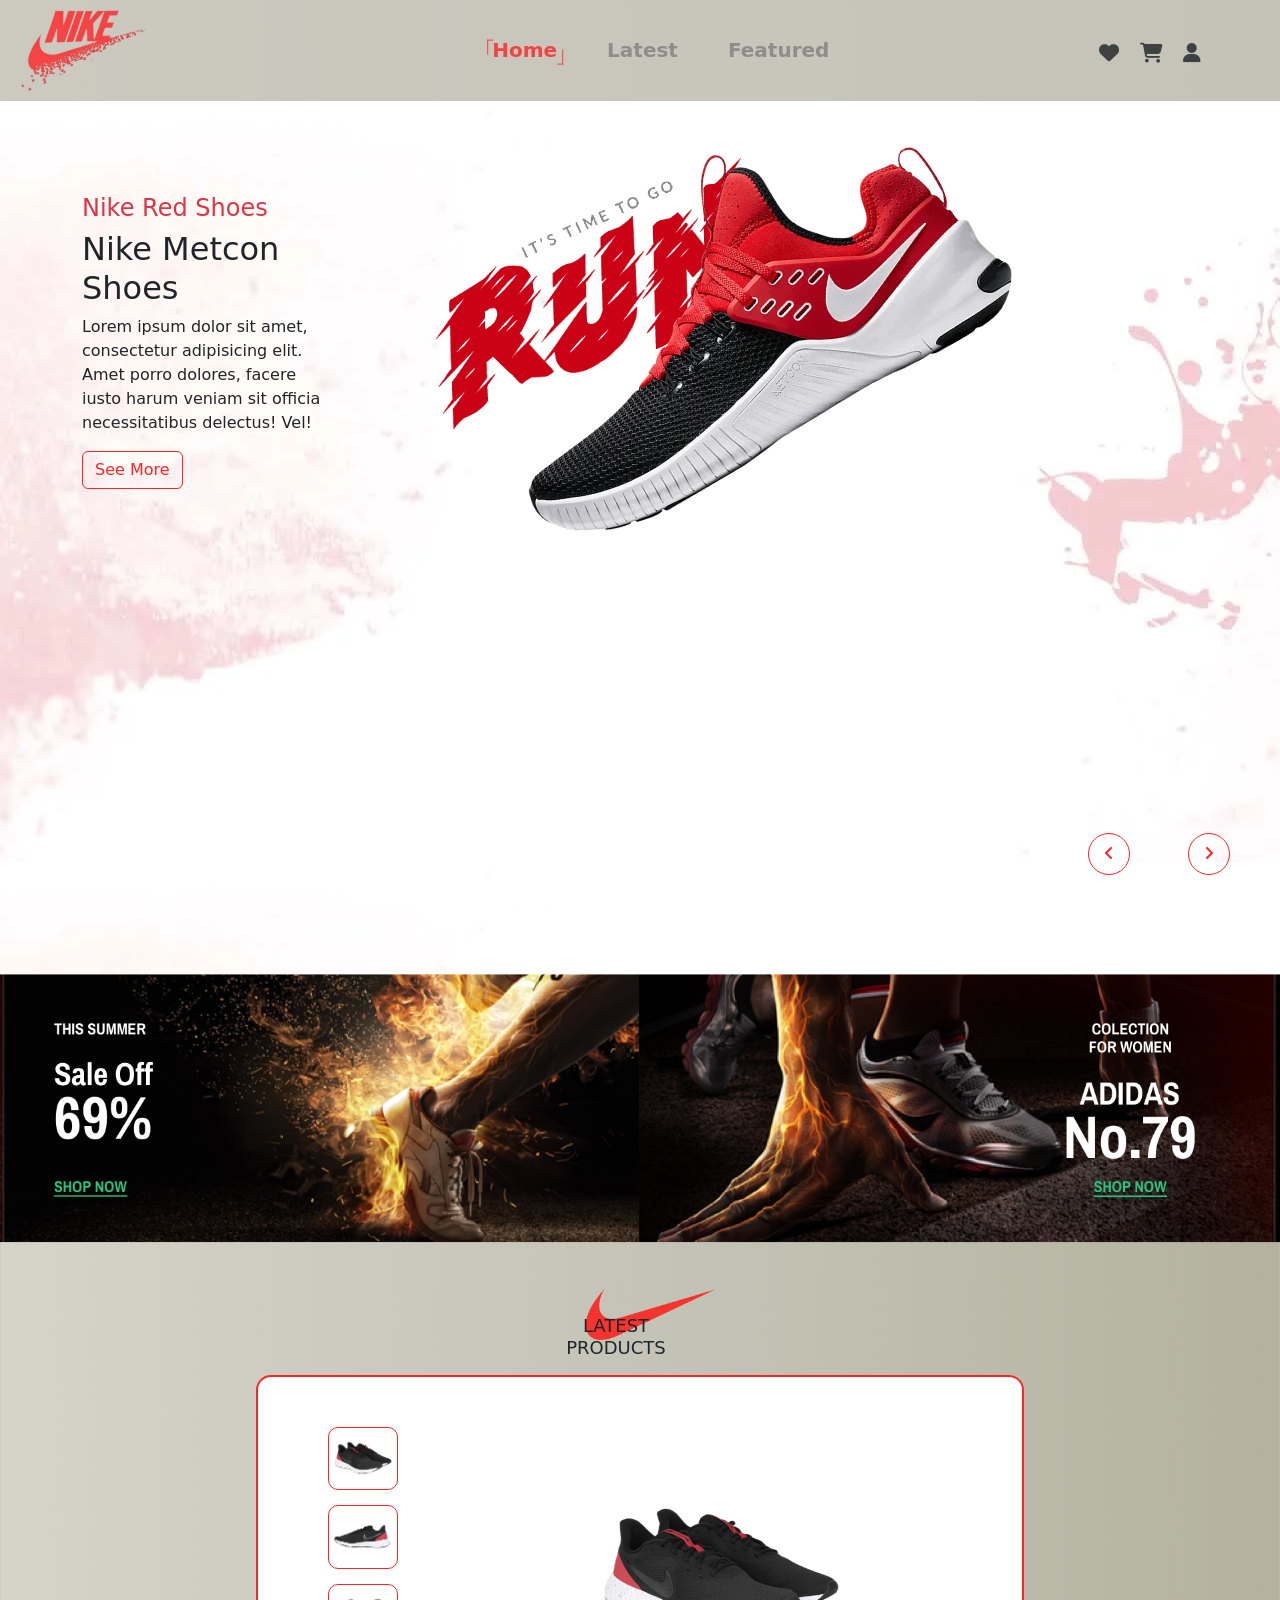
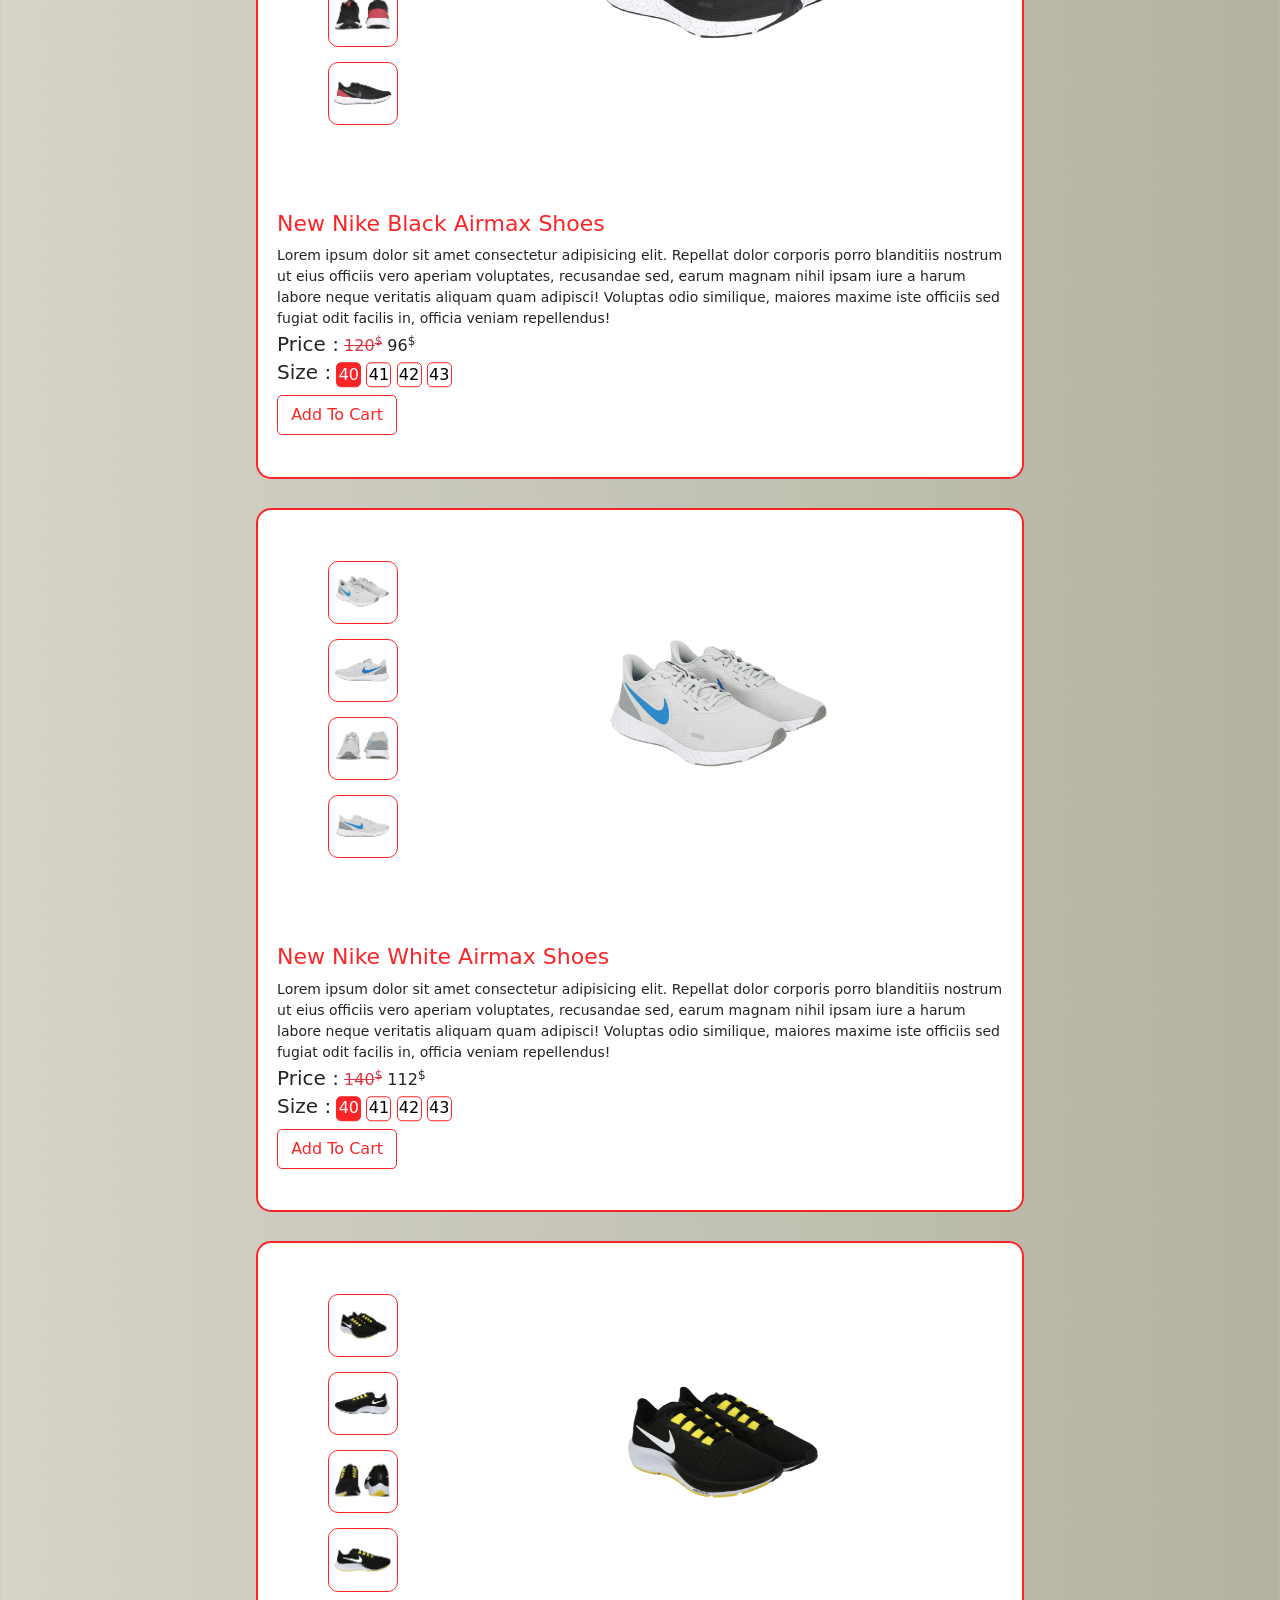
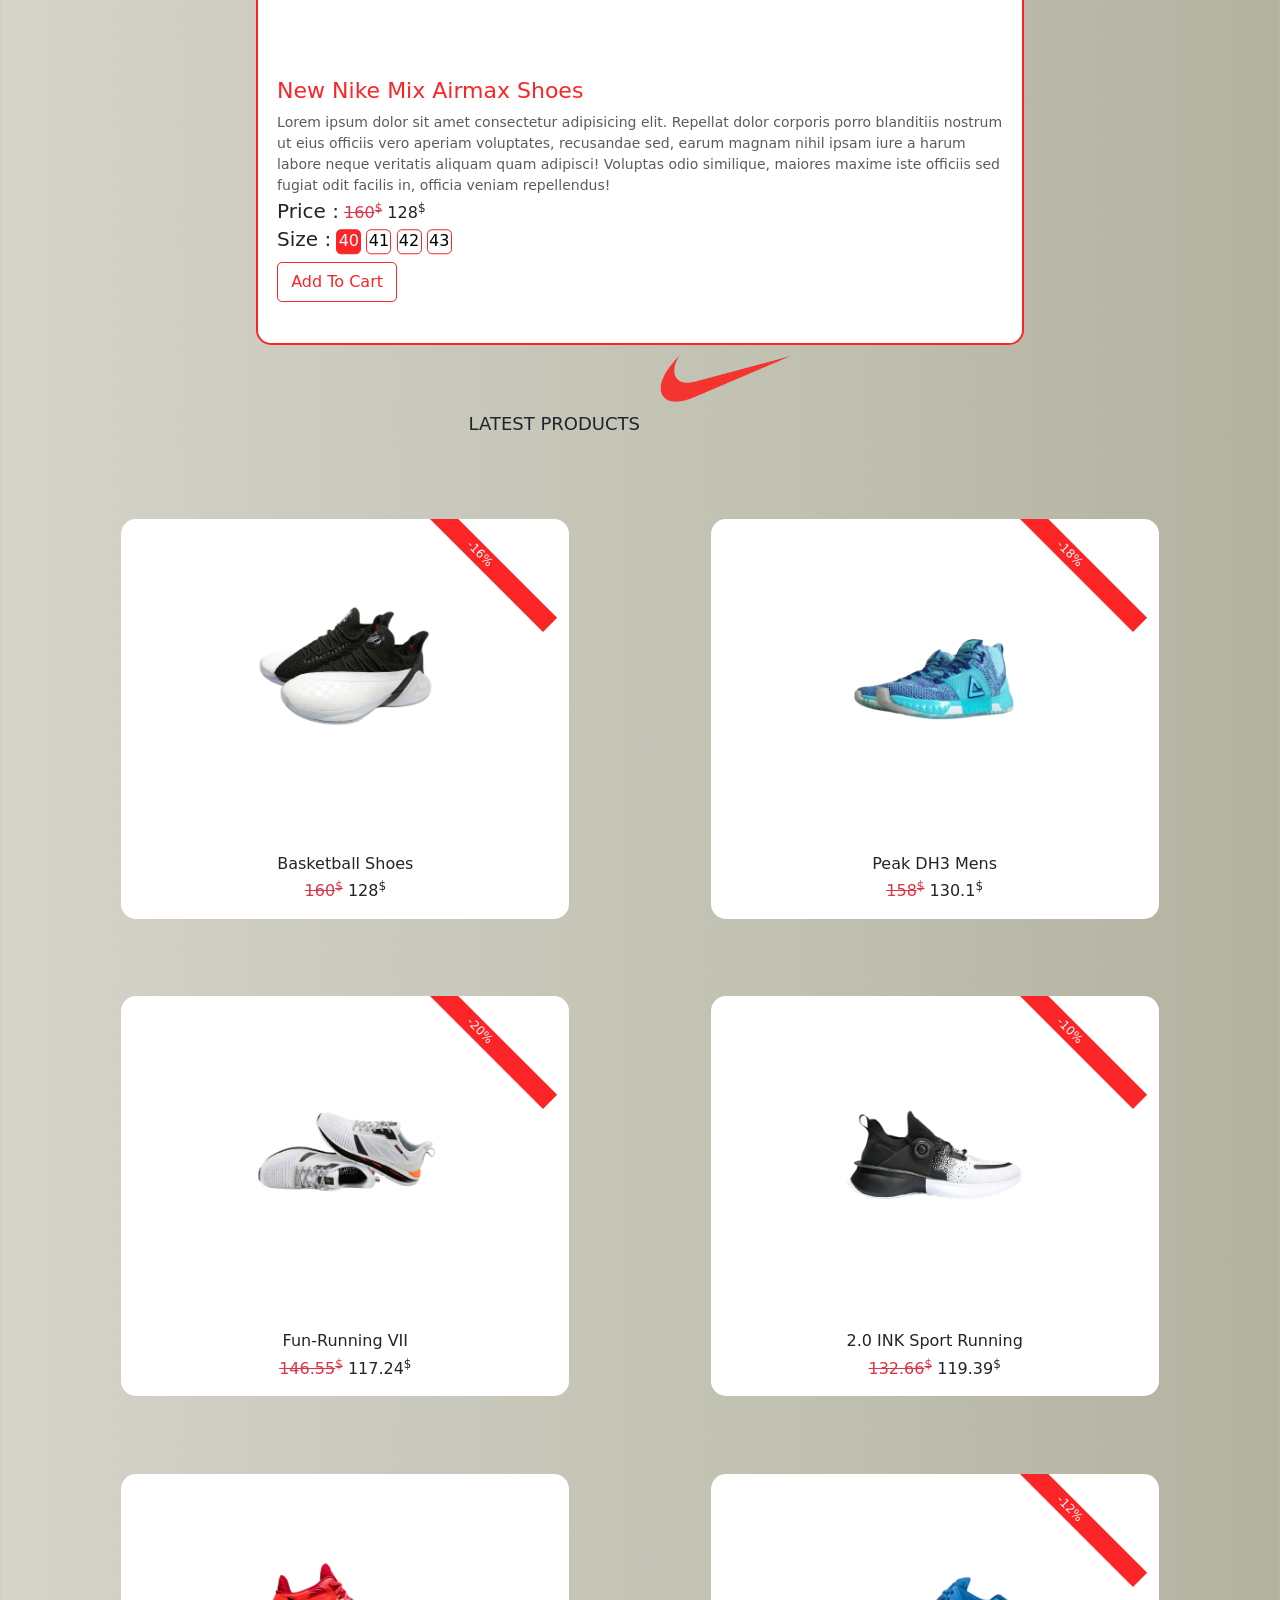
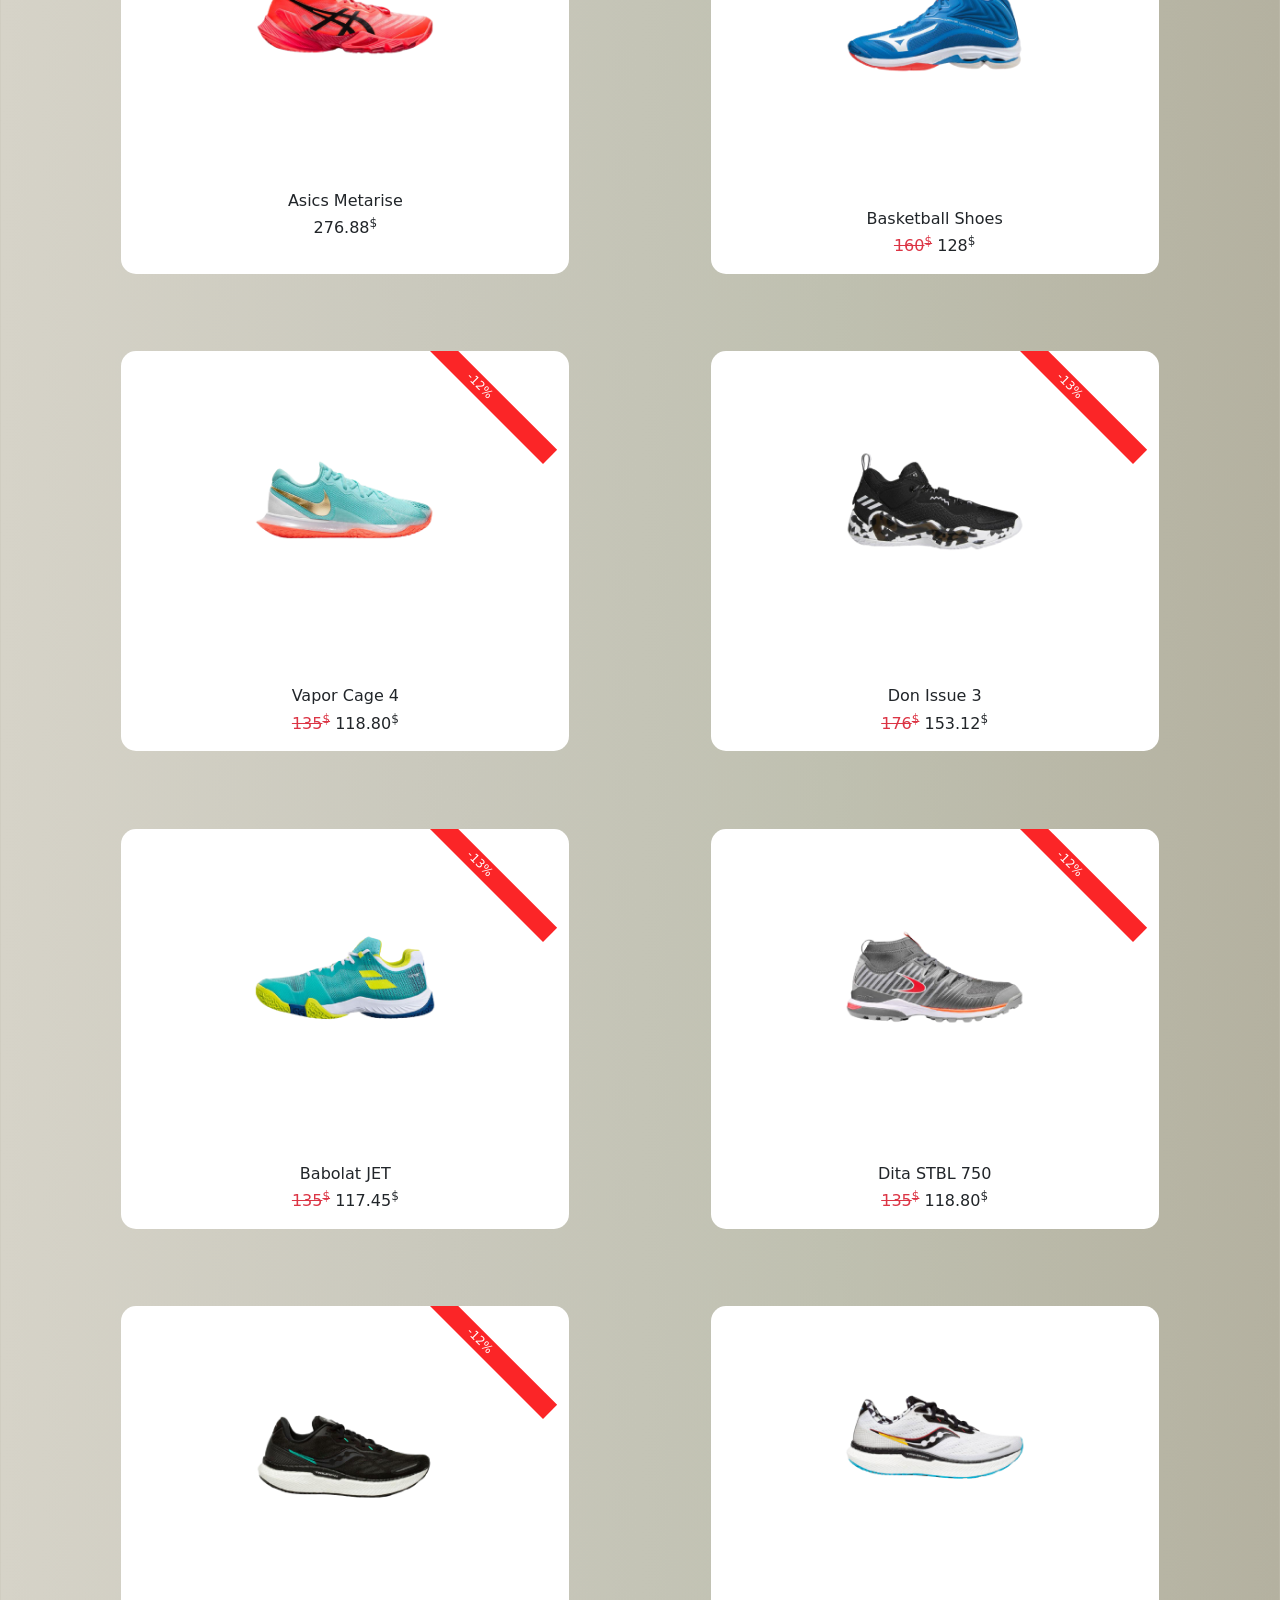
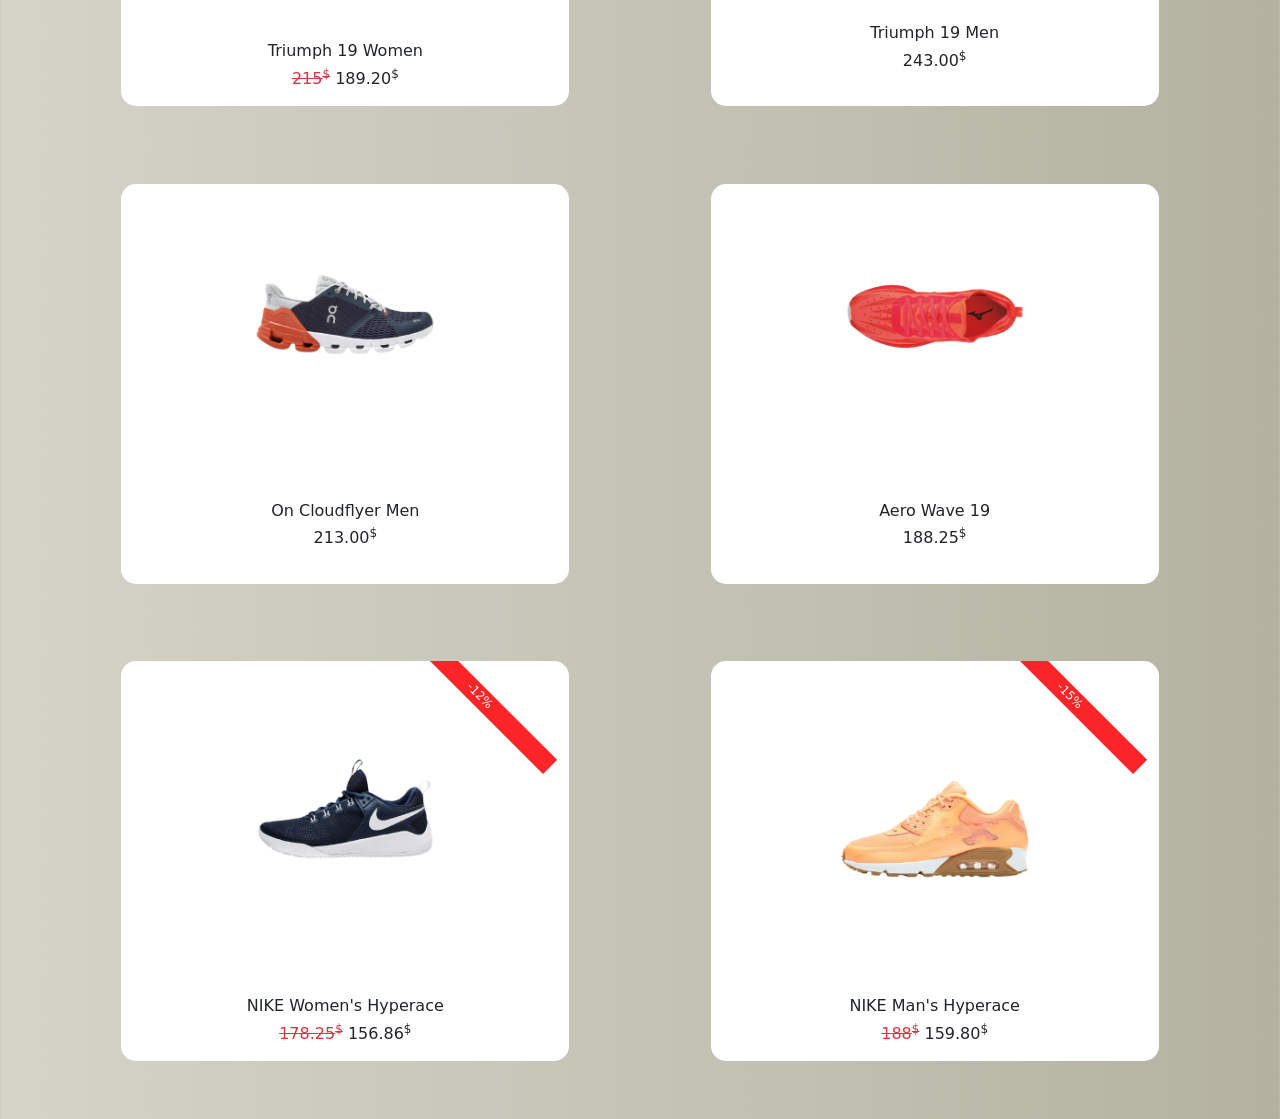
==== commit 212674ee: "registration" ====
--- a/index.html
+++ b/index.html
@@ -43,7 +43,7 @@
             <ul class="func"> 
                 <li class="d-inline justify-content-around fw-normal "><i class="fas fa-heart"></i></li>
                 <li class="d-inline justify-content-around fw-normal shop"><i class="fas fa-shopping-cart"></i></li>
-                <li class="d-inline justify-content-around fw-normal "><i class="fas fa-user"></i></li>
+                <li class="d-inline justify-content-around fw-normal reg"><i class="fas fa-user"></i></li>
             </ul>
         </div>
         </div> 
@@ -54,6 +54,57 @@
                 <button class="x"><i class="fa-solid fa-xmark"></i></button>
                 <div><h6>There are no products</h6></div>
                 <button class="buy">Buy Now</button>
+            </div>
+        </div>
+<div class="overlaySuccess">
+
+    <div class="success">
+
+        <i class="fa-solid fa-circle-check"></i>
+
+        <h3>Login Successfully</h3>
+
+        <p>Welcome Back!</p>
+
+        <button class="ok">Continue</button>
+
+    </div>
+
+</div>
+        <div class="overlayReg ">
+            <div class="regest">
+                <div class="title">
+                     <p class="d-inline h4">Login</p>
+                     <button class="x"><i class="fa-solid fa-xmark"></i></button>
+               </div>
+
+                <div class="login">
+                    <input type="text" placeholder="User Name *" id="userName">
+                    <input type="password" placeholder="Password *" id="password" >
+                    <ul class="password-rules">
+                         <li id="length">
+                             <i class="fa-solid fa-xmark"></i>
+                             At least 8 characters
+                         </li>
+                     
+                         <li id="upper">
+                             <i class="fa-solid fa-xmark"></i>
+                             One uppercase letter
+                         </li>
+                     
+                         <li id="lower">
+                             <i class="fa-solid fa-xmark"></i>
+                             One lowercase letter
+                         </li>
+                     
+                         <li id="number">
+                             <i class="fa-solid fa-xmark"></i>
+                             One number
+                         </li>
+                    </ul>
+
+    <button class="done" disabled>Login</button>
+                </div>
             </div>
         </div>
 
--- a/css/nike.css
+++ b/css/nike.css
@@ -116,14 +116,13 @@
     display: flex;
     justify-content: center;
     align-items: flex-start;
-    background-color: rgba(0,0,0,.7);
+    background-color: rgba(0,0,0,.5);
     opacity: 0;
     visibility: hidden;
     pointer-events: none;
-     transition:
-        opacity .4s ease,
-        visibility 0s linear .4s;
-    z-index: 1000;
+    transition:opacity .4s ease,visibility 0s linear .4s;
+    z-index: 1100;
+    pointer-events: none;
 }
 
 .overlay.show{
@@ -133,6 +132,7 @@
     transition:
         opacity .4s ease,
         visibility 0s;
+        pointer-events: auto;
 }
 
 .overlay .cart{
@@ -218,6 +218,242 @@
     background:green;
     color:#fff;
 }
+
+
+
+
+/* regest */
+
+.overlaySuccess{
+    position: fixed;
+    inset: 0;
+    display: flex;
+    justify-content: center;
+    align-items: center;
+
+    background: rgba(0,0,0,.5);
+
+    opacity: 0;
+    visibility: hidden;
+    pointer-events: none;
+
+    transition: .4s;
+
+    z-index: 1200;
+}
+
+.overlaySuccess.show{
+    opacity: 1;
+    visibility: visible;
+    pointer-events: auto;
+}
+
+
+.overlaySuccess .success{
+
+    width: 350px;
+    max-width: 90%;
+
+    padding: 35px 25px;
+
+    border-radius: 12px;
+
+    text-align: center;
+
+    background: linear-gradient(
+        to left,
+        #B4B1A0 0%,
+        #BFC0B0 35%,
+        #C9C8BC 65%,
+        #D6D3C8 100%
+    );
+
+    transform: scale(.7);
+    transition: .4s;
+}
+
+.overlaySuccess.show .success{
+    transform: scale(1);
+}
+
+.overlaySuccess .success i{
+
+    font-size: 65px;
+
+    color: #198754;
+
+    margin-bottom: 15px;
+}
+
+
+.overlaySuccess .success h3{
+
+    color: var(--main-color);
+
+    margin-bottom: 10px;
+}
+
+
+.overlaySuccess .success p{
+    color: #555;
+    margin-bottom: 25px;
+}
+
+
+.overlaySuccess .success button{
+    width: 100%;
+    height: 45px;
+    border: none;
+    border-radius: 8px;
+    background: #198754;
+    color: white;
+    transition: .3s;
+    cursor: pointer;
+}
+
+.overlaySuccess .success button:hover{
+    background: #156E44;
+}
+.overlayReg{
+    position: fixed;
+    inset: 0;
+    display: flex;
+    justify-content: center;
+    align-items: flex-start;
+    background-color: rgba(0,0,0,.5);
+    opacity: 0;
+    visibility: hidden;
+    pointer-events: none;
+    transition:opacity .4s ease,visibility 0s linear .4s;
+    z-index: 1100;
+    pointer-events: none;
+}
+.overlayReg.show{
+    opacity: 1;
+    visibility: visible;
+    pointer-events: auto;
+    transition:
+        opacity .4s ease,
+        visibility 0s;
+        pointer-events: auto;
+}
+.overlayReg .regest{
+    width: 380px;
+    max-width: 90%;
+    padding: 25px;
+    border-radius: 12px;
+    position: relative;
+    text-align: center;
+
+    background: linear-gradient(
+        to left,
+        #B4B1A0 0%,
+        #BFC0B0 35%,
+        #C9C8BC 65%,
+        #D6D3C8 100%
+    );
+
+    transform: translateY(-120%);
+    transition: transform .5s ease-in-out;
+}
+
+.overlayReg.show .regest{
+    transform: translateY(30%);
+}
+
+
+.overlayReg .regest .title{
+    display: flex;
+    justify-content: center;
+    align-items: center;
+    position: relative;
+    margin-bottom: 25px;
+}
+
+.overlayReg .regest .title p.h4{
+    color: var(--main-color);
+}
+
+.overlayReg .regest .title button.x{
+    position: absolute;
+    right: 0;
+    width: 35px;
+    height: 35px;
+    border-radius: 50%;
+    border: 2px solid var(--main-color);
+    background: transparent;
+}
+
+.overlayReg .regest .title button.x i{
+    color: var(--main-color);
+}
+
+
+.overlayReg .regest .login{
+    display: flex;
+    flex-direction: column;
+    gap: 15px;
+}
+
+.overlayReg .regest .login input{
+    width: 100%;
+    height: 45px;
+    border: none;
+    border-radius: 8px;
+    padding: 0 15px;
+    outline: none;
+    transition: .3s;
+}
+
+.overlayReg .regest .login input:focus{
+    outline: 2px solid rgb(0,145,255);
+}
+
+.overlayReg .regest .login button.done{
+    width: 100%;
+    height: 45px;
+    border: none;
+    border-radius: 8px;
+    background: #198754;
+    color: white;
+    transition: .3s;
+}
+
+.overlayReg .regest .login button.done:hover{
+    background: #156E44;
+}
+
+
+.password-rules{
+    list-style: none;
+    padding: 0;
+    margin: 0;
+    text-align: left;
+}
+
+.password-rules li{
+    display: flex;
+    align-items: center;
+    gap: 10px;
+
+    color: #777;
+    font-size: 14px;
+    margin: 8px 0;
+    transition: .3s;
+}
+
+.password-rules li i{
+    width: 18px;
+}
+
+.password-rules li.valid{
+    color: #198754;
+}
+
+.password-rules li.invalid{
+    color: #dc3545;
+}
+
 
 /* HEADER */
 #Home{
--- a/css/respnsive.css
+++ b/css/respnsive.css
@@ -80,6 +80,11 @@
 
 }
 
+.overlayReg .regest,
+.overlaySuccess .success{
+        width:60%;
+    }
+
 
     /* HEADER */
 header #lio-carousel .lio-carousel-inner .lio-carousel-item .container .row{
@@ -240,7 +245,29 @@
 }
 
 @media (min-width:371px) and (max-width:1300px) {
-header #lio-carousel>button {
+
+   .overlayReg .regest,
+    .overlaySuccess .success{
+        width:90%;
+    }
+
+    .overlayReg.show .regest{
+        transform: translateY(15%);
+    }
+
+    .overlayReg .regest .title p.h4{
+        font-size:22px;
+    }
+
+    .overlayReg .regest .login input,
+    .overlayReg .regest .login button.done{
+        height:42px;
+    }
+
+    .password-rules li{
+        font-size:12px;
+    }
+    header #lio-carousel>button {
     top: 85%;
     position: absolute;
     width: 42px;
@@ -326,7 +353,15 @@
 }
 }
 @media (min-width:577px) and (max-width:1300px) {
- header #lio-carousel .prev {
+     .overlayReg .regest,
+    .overlaySuccess .success{
+        width:70%;
+    }
+
+    .overlayReg .regest{
+        padding:20px;
+    }
+    header #lio-carousel .prev {
     bottom: 50%;
     left: 80%;
 }   
@@ -422,6 +457,14 @@
     max-height: 300px;
   
 }
+  .overlayReg .regest,
+    .overlaySuccess .success{
+        width:55%;
+    }
+
+    .password-rules li{
+        font-size:13px;
+    }
     #home{
     height:600px !important;
 }
@@ -504,7 +547,11 @@
 }
 
 @media (min-width:992px) and (max-width:1300px) {
-  
+ 
+     .overlayReg .regest,
+    .overlaySuccess .success{
+        width:45%;
+
 header #lio-carousel .lio-carousel-inner .lio-carousel-item .container .row{
                transform: translatey(-10%);
             gap: 10%;
@@ -606,7 +653,7 @@
     transform: translate(35%,-200%);
 }
 
-}
+}}
 @media (min-width:1033px) and (max-width:1300px) {
 
   .nav .burger{
@@ -639,6 +686,10 @@
 }
 
 
+   .overlayReg .regest,
+    .overlaySuccess .success{
+        width:40%;
+    }
 
 
 header #lio-carousel .lio-carousel-inner {
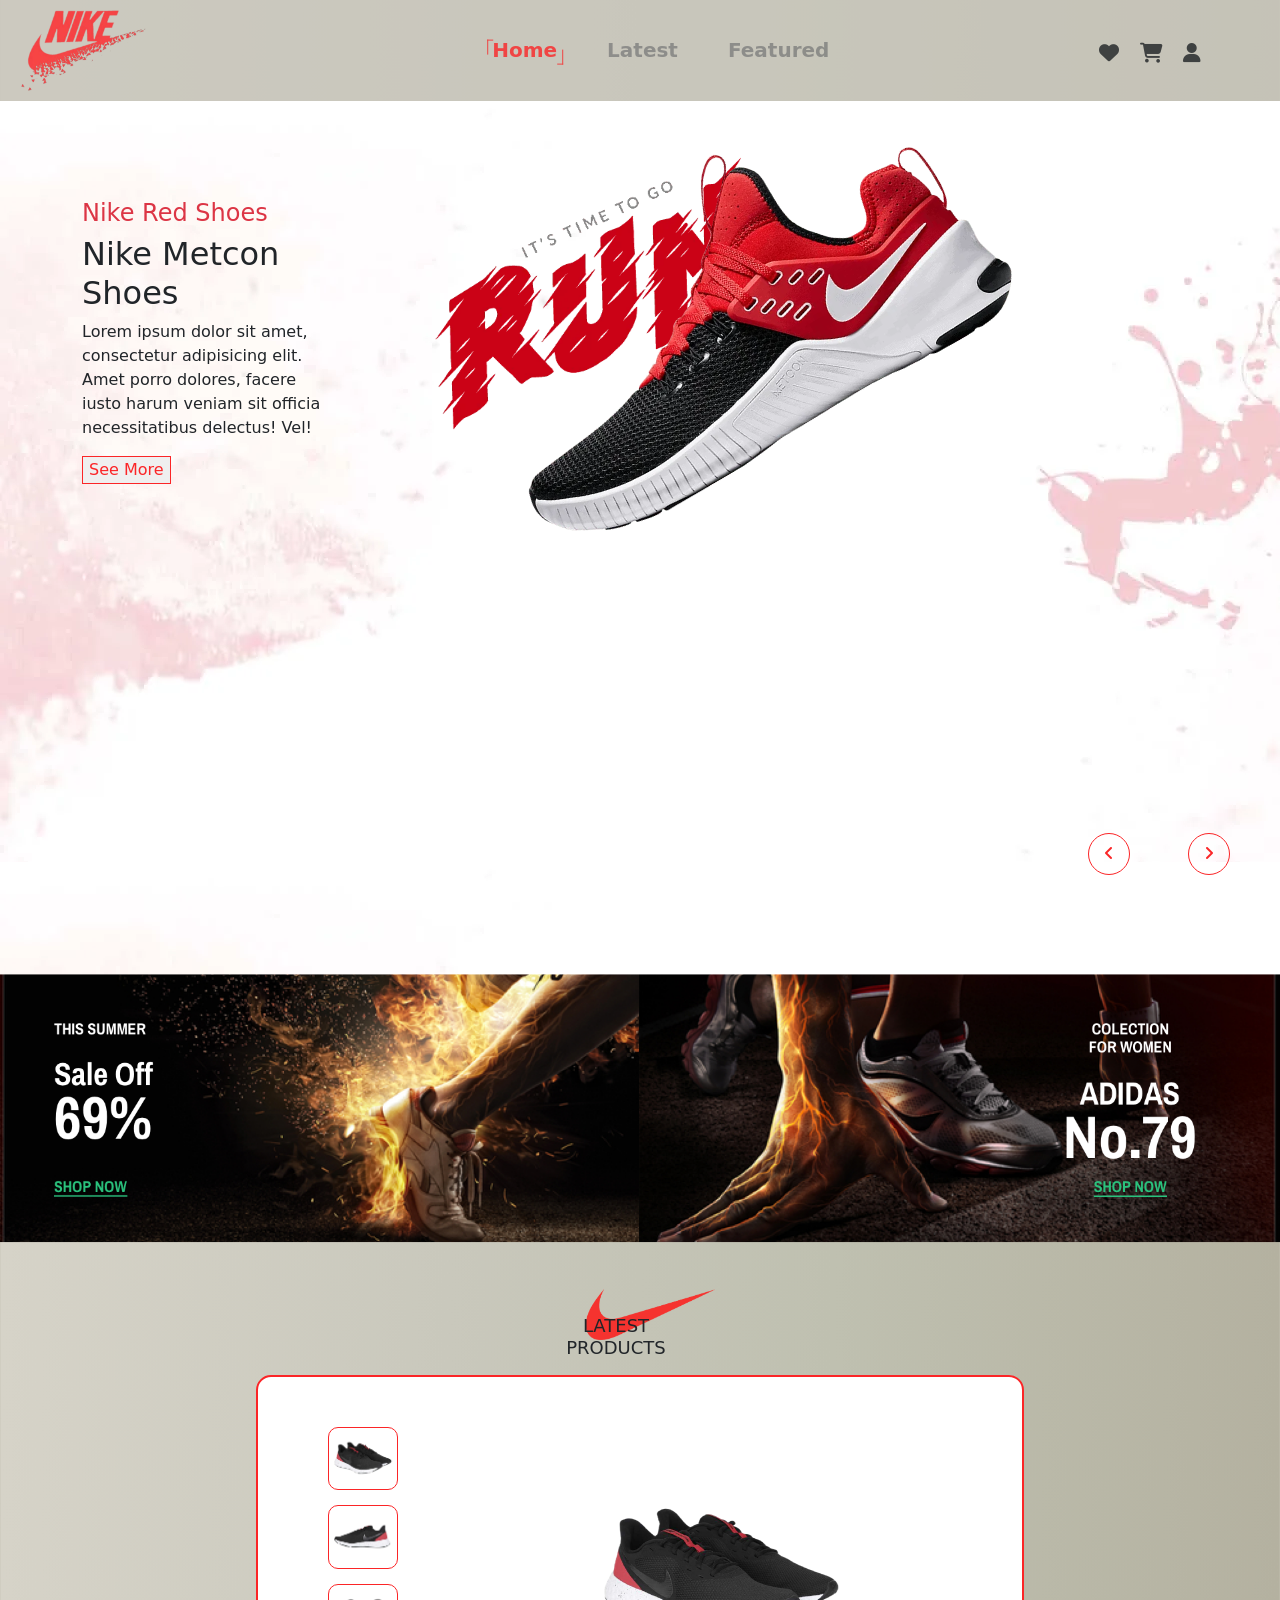
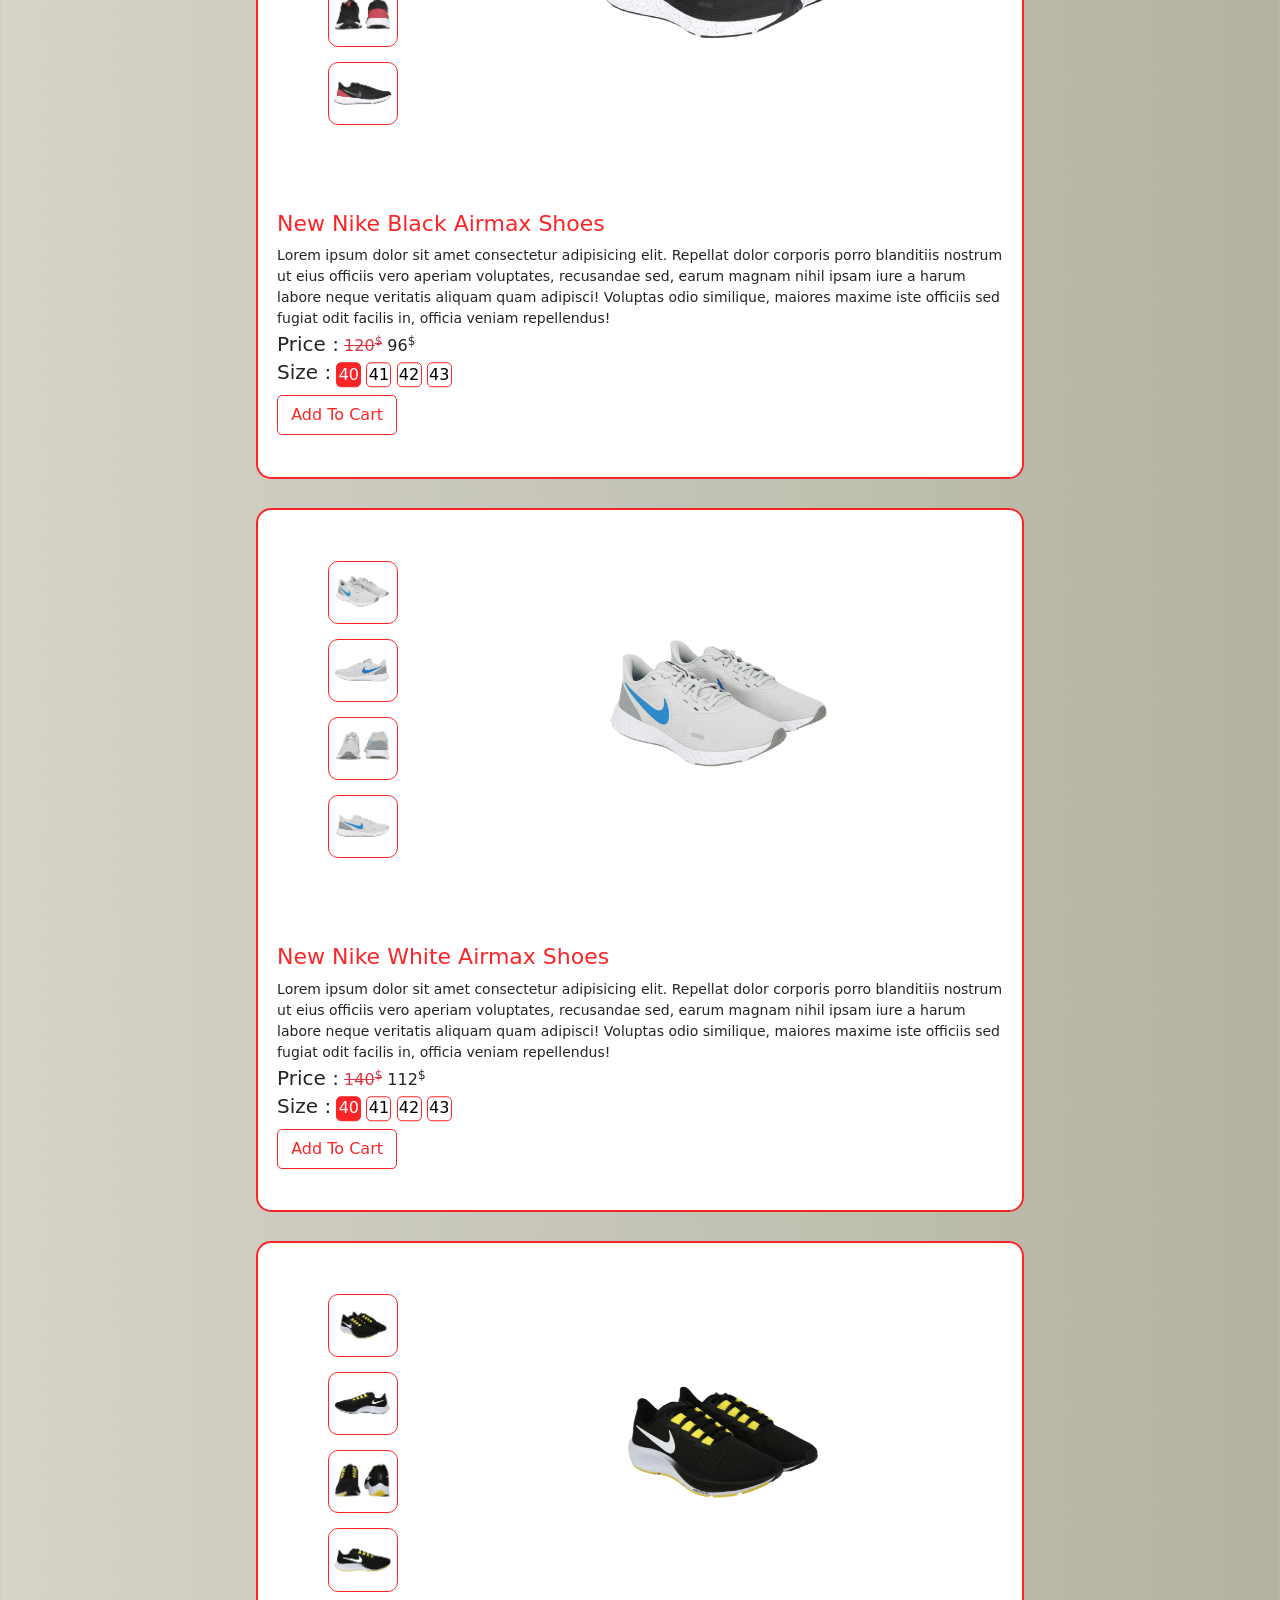
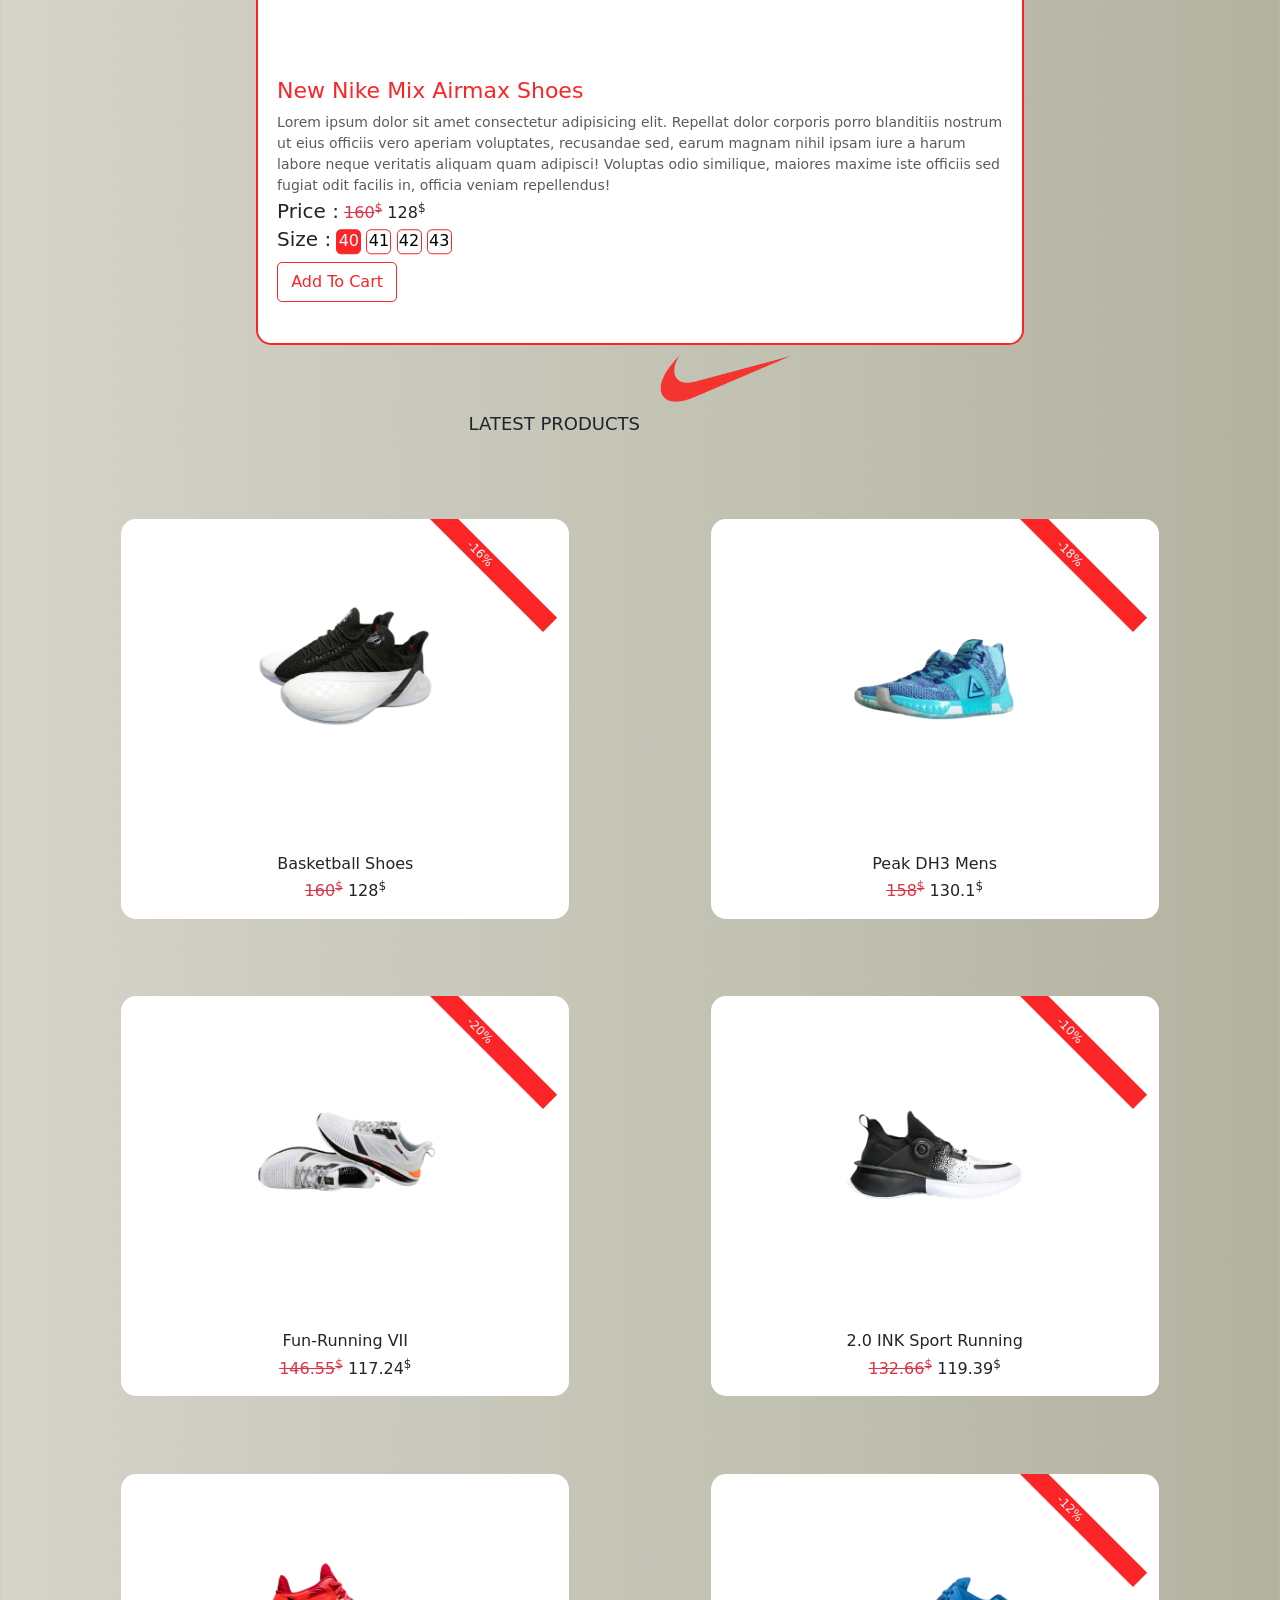
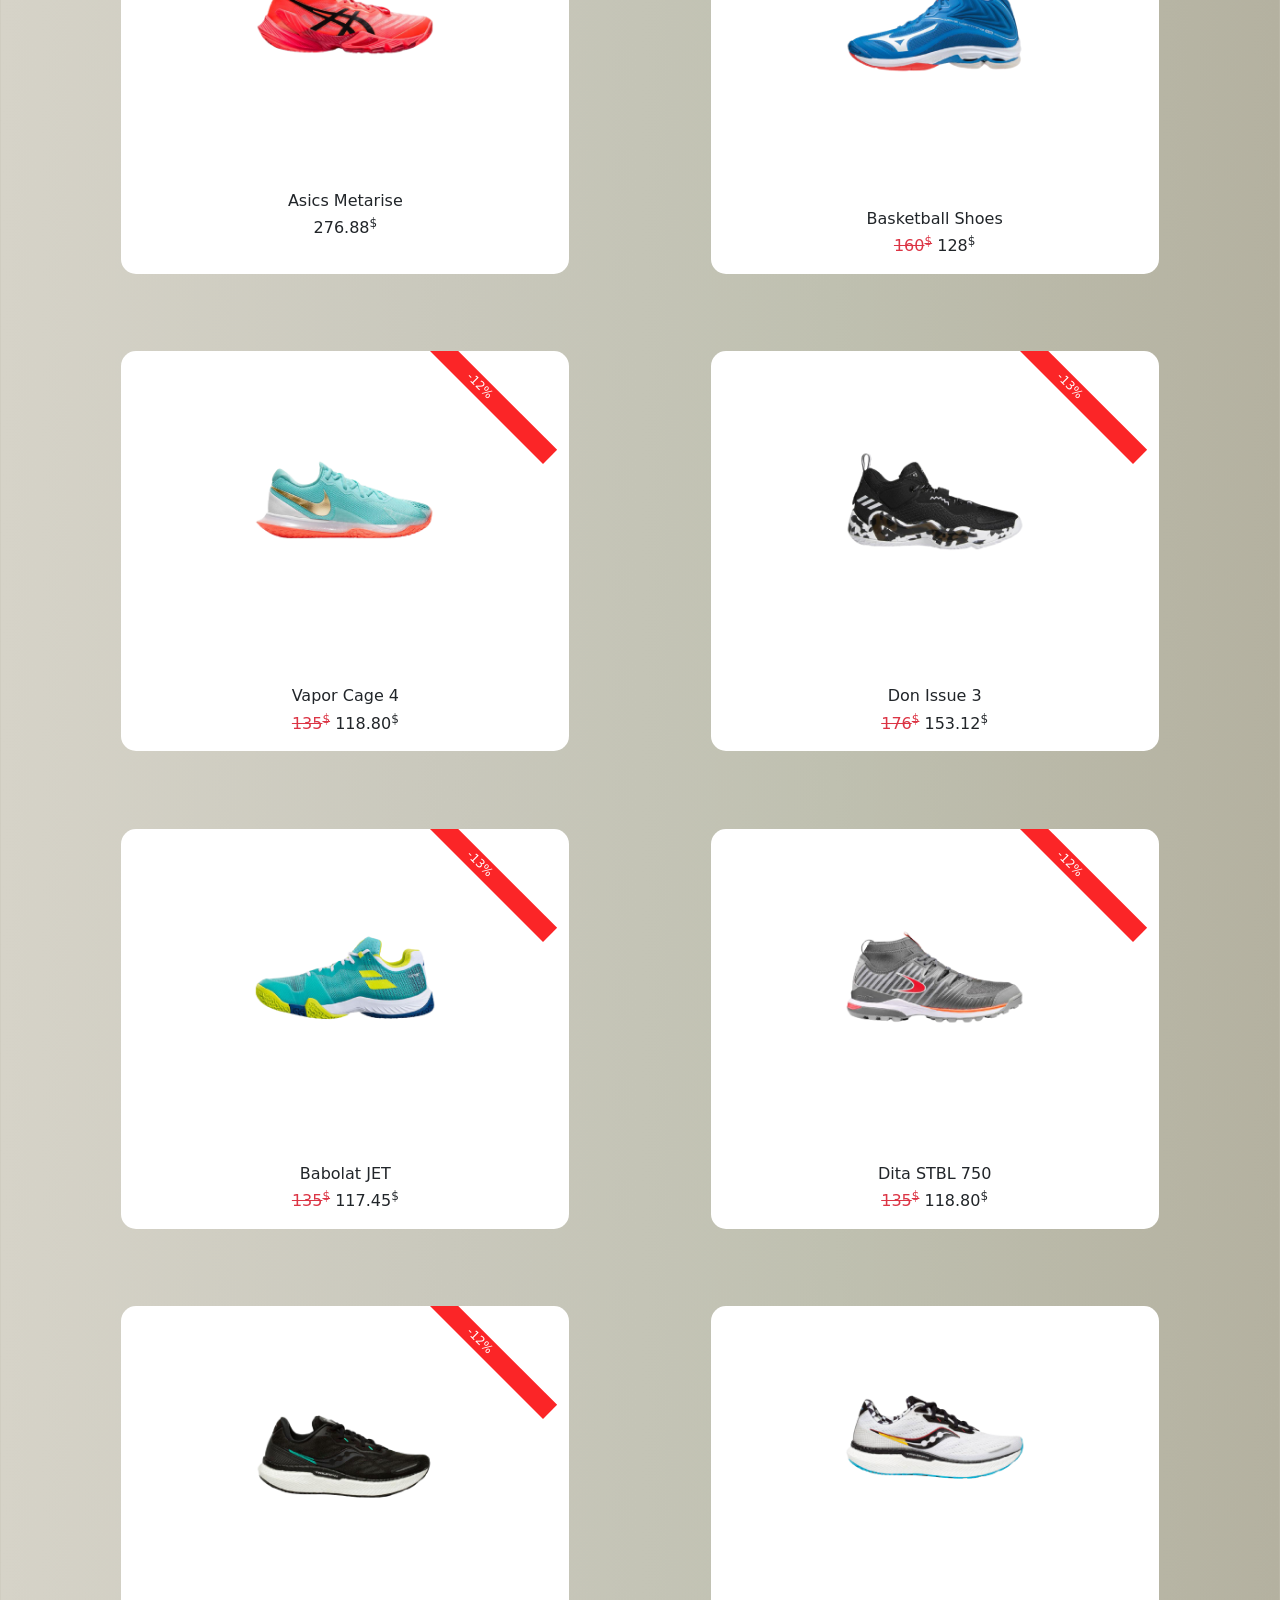
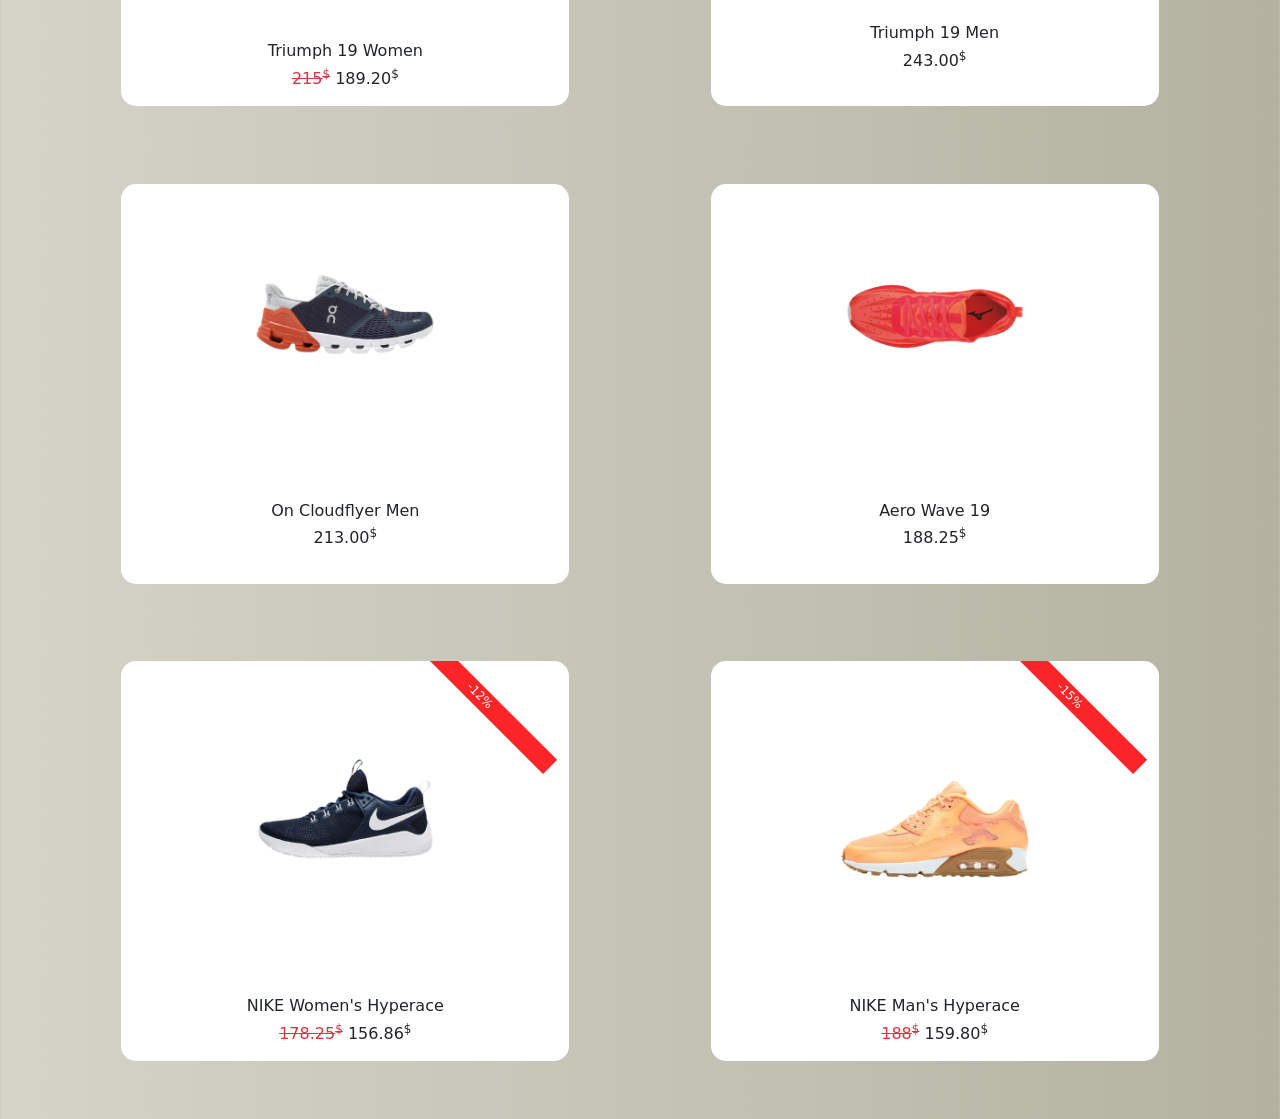
==== commit 4eb24b62: "pruduct pop up" ====
--- a/index.html
+++ b/index.html
@@ -122,7 +122,7 @@
                                 <h4 class="text-danger">Nike Red Shoes</h4>
                                 <h2 class="h1-lg">Nike Metcon Shoes</h2>
                                 <p>Lorem ipsum dolor sit amet, consectetur adipisicing elit. Amet porro dolores, facere iusto harum veniam sit officia necessitatibus delectus! Vel!</p>
-                                <button type="button" class="btn mainbutton"><a href="#latest">See More</a></button>
+                                <button type="button" class="quick-view-btn mainbutton"><a href="#latest">See More</a></button>
 
                             </div>
                         </div>
@@ -146,7 +146,7 @@
                                 <h4 class="text-primary">Nike blue Shoes</h4>
                                 <h2 class="h1-lg">Nike Metcon Shoes</h2>
                                 <p>Lorem ipsum dolor sit amet, consectetur adipisicing elit. Dignissimos consectetur dolores expedita ex illum! Amet mollitia nisi tenetur odit minima voluptates quibusdam ullam optio, distinctio rerum at praesentium voluptas quis?</p>
-                                <button type="button" class="btn mainbutton">See More</button>
+                                <button type="button" class="quick-view-btn mainbutton">See More</button>
 
                             </div>
                         </div>
@@ -170,7 +170,7 @@
                                 <h4 class="text-warning">Nike Red Shoes</h4>
                                 <h2 class="h1-lg">Nike Metcon Shoes</h2>
                                 <p>Lorem ipsum dolor sit amet, consectetur adipisicing elit. Dignissimos consectetur dolores expedita ex illum! Amet mollitia nisi tenetur odit minima voluptates quibusdam ullam optio, distinctio rerum at praesentium voluptas quis?</p>
-                                <button type="button" class="btn mainbutton">See More</button>
+                                <button type="button" class="quick-view-btn mainbutton">See More</button>
 
                             </div>
                         </div>
@@ -330,7 +330,7 @@
                 <div class="img">
                     <img src="img/products/1-1.png" >
                 </div>
-                <button class="btn"><i class="fa-solid fa-magnifying-glass"></i> </button>
+                <button class="quick-view-btn"><i class="fa-solid fa-magnifying-glass"></i> </button>
                 <ul class="circles">
                     <li ><button class="select"><img src="img/products/1-1.png" alt=""></button></li>
                     <li ><button><img src="img/products/1-2.png" alt=""></button></li>
@@ -352,7 +352,7 @@
                 <div class="img">
                     <img src="img/products/2-1.png" >
                 </div>
-                <button class="btn"><i class="fa-solid fa-magnifying-glass"></i> </button>
+                <button class="quick-view-btn"><i class="fa-solid fa-magnifying-glass"></i> </button>
                 <ul class="circles">
                     <li ><button class="select"><img src="img/products/2-1.png" alt=""></button></li>
                     <li ><button><img src="img/products/2-2.png" alt=""></button></li>
@@ -374,7 +374,7 @@
                 <div class="img">
                     <img src="img/products/3-1.png" >
                 </div>
-                <button class="btn"><i class="fa-solid fa-magnifying-glass"></i> </button>
+                <button class="quick-view-btn"><i class="fa-solid fa-magnifying-glass"></i> </button>
                 <ul class="circles">
                     <li ><button class="select"><img src="img/products/3-1.png" alt=""></button></li>
                     <li ><button><img src="img/products/3-2.png" alt=""></button></li>
@@ -396,7 +396,7 @@
                 <div class="img">
                     <img src="img/products/4-1.png" >
                 </div>
-                <button class="btn"><i class="fa-solid fa-magnifying-glass"></i> </button>
+                <button class="quick-view-btn"><i class="fa-solid fa-magnifying-glass"></i> </button>
                 <ul class="circles">
                     <li ><button class="select"><img src="img/products/4-1.png" alt=""></button></li>
                     <li ><button><img src="img/products/4-2.png" alt=""></button></li>
@@ -415,7 +415,7 @@
                 <div class="img">
                     <img src="img/products/5-1.png" >
                 </div>
-                <button class="btn"><i class="fa-solid fa-magnifying-glass"></i> </button>
+                <button class="quick-view-btn"><i class="fa-solid fa-magnifying-glass"></i> </button>
                 <ul class="circles">
                     <li ><button class="select"><img src="img/products/5-1.png" alt=""></button></li>
                     <li ><button><img src="img/products/5-2.png" alt=""></button></li>
@@ -434,7 +434,7 @@
                 <div class="img">
                     <img src="img/products/6-1.png" >
                 </div>
-                <button class="btn"><i class="fa-solid fa-magnifying-glass"></i> </button>
+                <button class="quick-view-btn"><i class="fa-solid fa-magnifying-glass"></i> </button>
                 <ul class="circles">
                     <li ><button class="select"><img src="img/products/6-1.png" alt=""></button></li>
                     <li ><button><img src="img/products/6-2.png" alt=""></button></li>
@@ -455,7 +455,7 @@
                 <div class="img">
                     <img src="img/products/7-1.png" >
                 </div>
-                <button class="btn"><i class="fa-solid fa-magnifying-glass"></i> </button>
+                <button class="quick-view-btn"><i class="fa-solid fa-magnifying-glass"></i> </button>
                 <ul class="circles">
                     <li ><button class="select"><img src="img/products/7-1.png" alt=""></button></li>
                     <li ><button><img src="img/products/7-2.png" alt=""></button></li>
@@ -474,7 +474,7 @@
                 <div class="img">
                     <img src="img/products/8-1.png" >
                 </div>
-                <button class="btn"><i class="fa-solid fa-magnifying-glass"></i> </button>
+                <button class="quick-view-btn"><i class="fa-solid fa-magnifying-glass"></i> </button>
                 <ul class="circles">
                     <li ><button class="select"><img src="img/products/8-1.png" alt=""></button></li>
                     <li ><button><img src="img/products/8-2.png" alt=""></button></li>
@@ -495,7 +495,7 @@
                 <div class="img">
                     <img src="img/products/9-1.png" >
                 </div>
-                <button class="btn"><i class="fa-solid fa-magnifying-glass"></i> </button>
+                <button class="quick-view-btn"><i class="fa-solid fa-magnifying-glass"></i> </button>
                 <ul class="circles">
                     <li ><button class="select"><img src="img/products/9-1.png" alt=""></button></li>
                     <li ><button><img src="img/products/9-2.png" alt=""></button></li>
@@ -515,7 +515,7 @@
                 <div class="img">
                     <img src="img/products/10-1.png" >
                 </div>
-                <button class="btn"><i class="fa-solid fa-magnifying-glass"></i> </button>
+                <button class="quick-view-btn"><i class="fa-solid fa-magnifying-glass"></i> </button>
                 <ul class="circles">
                     <li ><button class="select"><img src="img/products/10-1.png" alt=""></button></li>
                     <li ><button><img src="img/products/10-2.png" alt=""></button></li>
@@ -534,7 +534,7 @@
                 <div class="img">
                     <img src="img/products/11-1.png" >
                 </div>
-                <button class="btn"><i class="fa-solid fa-magnifying-glass"></i> </button>
+                <button class="quick-view-btn"><i class="fa-solid fa-magnifying-glass"></i> </button>
                 <ul class="circles">
                     <li ><button class="select"><img src="img/products/11-1.png" alt=""></button></li>
                     <li ><button><img src="img/products/11-2.png" alt=""></button></li>
@@ -552,7 +552,7 @@
                 <div class="img">
                     <img src="img/products/12-1.png" >
                 </div>
-                <button class="btn"><i class="fa-solid fa-magnifying-glass"></i> </button>
+                <button class="quick-view-btn"><i class="fa-solid fa-magnifying-glass"></i> </button>
                 <ul class="circles">
                     <li ><button class="select"><img src="img/products/12-1.png" alt=""></button></li>
                     <li ><button><img src="img/products/12-2.png" alt=""></button></li>
@@ -569,7 +569,7 @@
                 <div class="img">
                     <img src="img/products/13-1.png" >
                 </div>
-                <button class="btn"><i class="fa-solid fa-magnifying-glass"></i> </button>
+                <button class="quick-view-btn"><i class="fa-solid fa-magnifying-glass"></i> </button>
                 <ul class="circles">
                     <li ><button class="select"><img src="img/products/13-1.png" alt=""></button></li>
                     <li ><button><img src="img/products/13-2.png" alt=""></button></li>
@@ -586,7 +586,7 @@
                 <div class="img">
                     <img src="img/products/14-1.png" >
                 </div>
-                <button class="btn"><i class="fa-solid fa-magnifying-glass"></i> </button>
+                <button class="quick-view-btn"><i class="fa-solid fa-magnifying-glass"></i> </button>
                 <ul class="circles">
                     <li ><button class="select"><img src="img/products/14-1.png" alt=""></button></li>
                     <li ><button><img src="img/products/14-2.png" alt=""></button></li>
@@ -605,7 +605,7 @@
                 <div class="img">
                     <img src="img/products/15-1.png" >
                 </div>
-                <button class="btn"><i class="fa-solid fa-magnifying-glass"></i> </button>
+                <button class="quick-view-btn"><i class="fa-solid fa-magnifying-glass"></i> </button>
                 <ul class="circles">
                     <li ><button class="select"><img src="img/products/15-1.png" alt=""></button></li>
                     <li ><button><img src="img/products/15-2.png" alt=""></button></li>
@@ -627,7 +627,7 @@
                 <div class="img">
                     <img src="img/products/16-1.png" >
                 </div>
-                <button class="btn"><i class="fa-solid fa-magnifying-glass"></i> </button>
+                <button class="quick-view-btn"><i class="fa-solid fa-magnifying-glass"></i> </button>
                 <ul class="circles">
                     <li ><button class="select"><img src="img/products/16-1.png" alt=""></button></li>
                     <li ><button><img src="img/products/16-2.png" alt=""></button></li>
@@ -641,6 +641,64 @@
             </div>
          </div>
     </div>
+    <!-- Product Quick View  -->
+
+<div class="product-popup-overlay"></div>
+
+<div class="product-popup">
+
+    <button class="close-popup">
+        <i class="fa-solid fa-xmark"></i>
+    </button>
+
+    <!-- Left Side -->
+    <div class="popup-left">
+        <div class="popup-main-image">
+            <img src="" alt="">
+        </div>
+
+        <div class="popup-images">
+
+        </div>
+    </div>
+
+    <!-- Right Side -->
+    <div class="popup-right">
+        <h2 class="popup-title"></h2>
+        <div class="popup-price">
+            <span class="old-price"></span>
+            <span class="new-price"></span>
+        </div>
+        <hr>
+        <p class="popup-description"></p>
+        <!-- Sizes -->
+        <div class="popup-size">
+            <h5>Size</h5>
+            <div class="sizes">
+                <!-- JS -->
+                <!--
+                <button>40</button>
+                -->
+            </div>
+        </div>
+        <!-- Colors -->
+        <div class="popup-color">
+            <h5>Color</h5>
+            <div class="colors">
+
+                <!-- JS -->
+                <!--
+                <button style="background:#000;"></button>
+                -->
+
+            </div>
+        </div>
+        <button class="popup-cart-btn">
+            <i class="fa-solid fa-cart-shopping"></i>Add To Cart</button>
+
+    </div>
+
+</div>
 <script src="https://cdn.jsdelivr.net/npm/bootstrap@5.3.8/dist/js/bootstrap.bundle.min.js" integrity="sha384-FKyoEForCGlyvwx9Hj09JcYn3nv7wiPVlz7YYwJrWVcXK/BmnVDxM+D2scQbITxI" crossorigin="anonymous"></script>
     <script src="js/bootstrab.js"></script>
     <script src="js/shoes.js"></script>
--- a/css/nike.css
+++ b/css/nike.css
@@ -504,12 +504,12 @@
     transition:1.2s ;
     transition-delay: 0.5s;
 }
-header #lio-carousel .lio-carousel-inner .lio-carousel-item .container .row .part1 .item .btn a{
+header #lio-carousel .lio-carousel-inner .lio-carousel-item .container .row .part1 .item .quick-view-btn a{
     color: var(--main-color);
     text-decoration: none;
     transition: 0.5s;
 }
-header #lio-carousel .lio-carousel-inner .lio-carousel-item .container .row .part1 .item .btn:hover a{
+header #lio-carousel .lio-carousel-inner .lio-carousel-item .container .row .part1 .item .quick-view-btn:hover a{
     color: #fff;
 
 }
@@ -843,7 +843,7 @@
     scale: 1.2;
 }
 
-.featured .products .item .btn{
+.featured .products .item .quick-view-btn{
     border-radius: 50%;
     width:  35px;
     height: 35px;
@@ -851,15 +851,20 @@
     transform: translateY(30%);
     transition: 1s;
     opacity: 0;
-    transition-delay:0.2s ;
+    transition-delay:0.1s ;
     
 }
-.featured .products .item:hover .btn{
+.featured .products .item:hover .quick-view-btn{
     transition-duration: 0.8s;
     transform: translateY(-20%);
     opacity: 1;
 }
-.featured .products .item .btn i{
+.featured .products .item .quick-view-btn:hover{
+    background-color: var(--main-color);
+    color:#fff;
+
+}
+.featured .products .item .quick-view-btn i{
     width:  18px;
     height: 18px;
     transform: translateX(-20%);
@@ -897,4 +902,223 @@
 }
 
 
-
+/*PRODUCT POPUP*/
+
+.product-popup-overlay{
+    position: fixed;
+    inset: 0;
+    background: rgba(0,0,0,.55);
+    backdrop-filter: blur(4px);
+    opacity: 0;
+    visibility: hidden;
+    transition: .4s;
+    z-index: 999;
+}
+
+.product-popup{
+    position: fixed;
+    top:50%;
+    left:50%;
+
+    width:900px;
+    max-width:90%;
+    min-height:550px;
+
+    background:#fff;
+
+    border-radius:20px;
+
+    display:flex;
+    overflow:hidden;
+
+    transform:translate(-50%,-50%) scale(.8);
+
+    opacity:0;
+    visibility:hidden;
+
+    transition:.4s;
+
+    z-index:1000;
+
+    box-shadow:0 25px 60px rgba(0,0,0,.35);
+}
+
+
+.product-popup.show{
+    opacity:1;
+    visibility:visible;
+    transform:translate(-50%,-50%) scale(1);
+}
+
+.product-popup-overlay.show{
+    opacity:1;
+    visibility:visible;
+}
+
+
+.close-popup{
+    position:absolute;
+    top:18px;
+    right:18px;
+    width:42px;
+    height:42px;
+    border:none;
+    border-radius:50%;
+    background:#f5f5f5;
+    cursor:pointer;
+    transition:.3s;
+}
+
+.close-popup:hover{
+    background:var(--main-color);
+    color:#fff;
+}
+
+/*LEFT*/
+
+.popup-left{
+    width:45%;
+    background:#fafafa;
+    display:flex;
+    flex-direction:column;
+    justify-content:center;
+    align-items:center;
+    padding:40px;
+}
+.popup-main-image{
+    width:100%;
+    height:320px;
+    display:flex;
+    justify-content:center;
+    align-items:center;
+}
+.popup-main-image img{
+    width:90%;
+    transition:.5s;
+}
+.popup-images{
+    display:flex;
+    gap:15px;
+    margin-top:35px;
+    flex-wrap:wrap;
+    justify-content:center;
+}
+.popup-images button{
+    width:70px;
+    height:70px;
+    border:2px solid #ddd;
+    border-radius:12px;
+    background:#fff;
+    cursor:pointer;
+    transition:.3s;
+}
+.popup-images button.active{
+    border-color:var(--main-color);
+}
+.popup-images button:hover{
+    border-color:var(--main-color);
+}
+.popup-images img{
+    width:100%;
+}
+
+/* RIGHT*/
+
+.popup-right{
+    width:55%;
+    padding:45px;
+    display:flex;
+    flex-direction:column;
+}
+.popup-title{
+    font-size:34px;
+    font-weight:700;
+}
+.popup-price{
+    margin:20px 0;
+    display:flex;
+    align-items:center;
+    gap:15px;
+}
+.old-price{
+    color:red;
+    text-decoration:line-through;
+    font-size:22px;
+}
+.new-price{
+    font-size:30px;
+    font-weight:bold;
+    color:var(--main-color);
+}
+.popup-description{
+    margin:25px 0;
+    color:#666;
+    line-height:1.8;
+}
+.popup-size{
+    margin-top:10px;
+}
+.popup-size h5{
+    margin-bottom:15px;
+}
+.sizes{
+    display:flex;
+    flex-wrap:wrap;
+    gap:12px;
+}
+.sizes button{
+    width:48px;
+    height:48px;
+    border-radius:10px;
+    border:1px solid #ccc;
+    background:#fff;
+    cursor:pointer;
+    transition:.3s;
+}
+.sizes button:hover,
+.sizes button.active{
+    background:var(--main-color);
+    color:#fff;
+    border-color:var(--main-color);
+}
+
+.popup-color{
+    margin-top:30px;
+}
+.popup-color h5{
+    margin-bottom:15px;
+}
+.colors{
+    display:flex;
+    gap:14px;
+}
+.colors button{
+    width:28px;
+    height:28px;
+    border-radius:50%;
+    border:2px solid #ddd;
+    cursor:pointer;
+    transition:.3s;
+}
+.colors button.active{
+    transform:scale(1.2);
+   border:3px solid #222;
+}
+.popup-cart-.quick-view-btn{
+    margin-top:auto;
+    height:55px;
+    border:none;
+    border-radius:12px;
+    background:var(--main-color);
+    color:#fff;
+    font-size:17px;
+    cursor:pointer;
+    transition:.3s;
+}
+.popup-cart-.quick-view-btn:hover{
+    letter-spacing:1px;
+    transform:translateY(-3px);
+    box-shadow:0 12px 25px rgba(0,0,0,.25);
+}
+
+
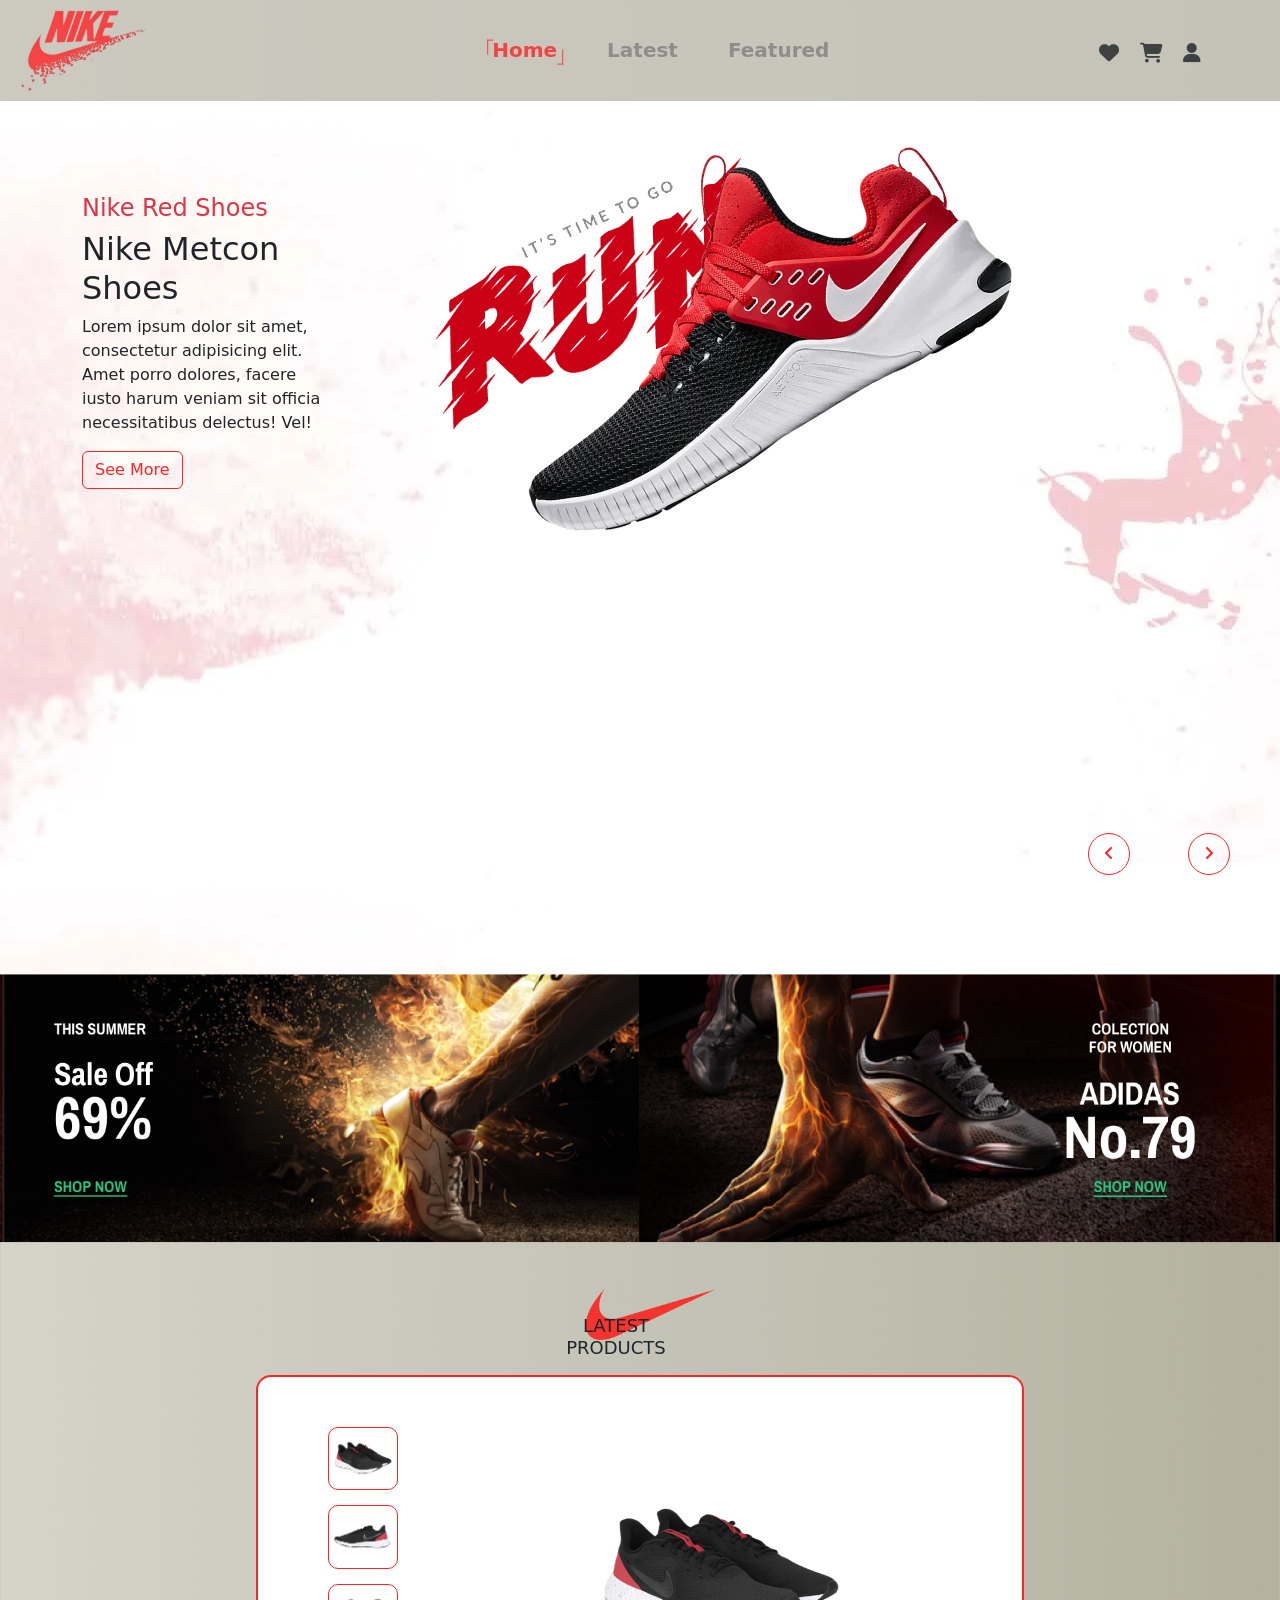
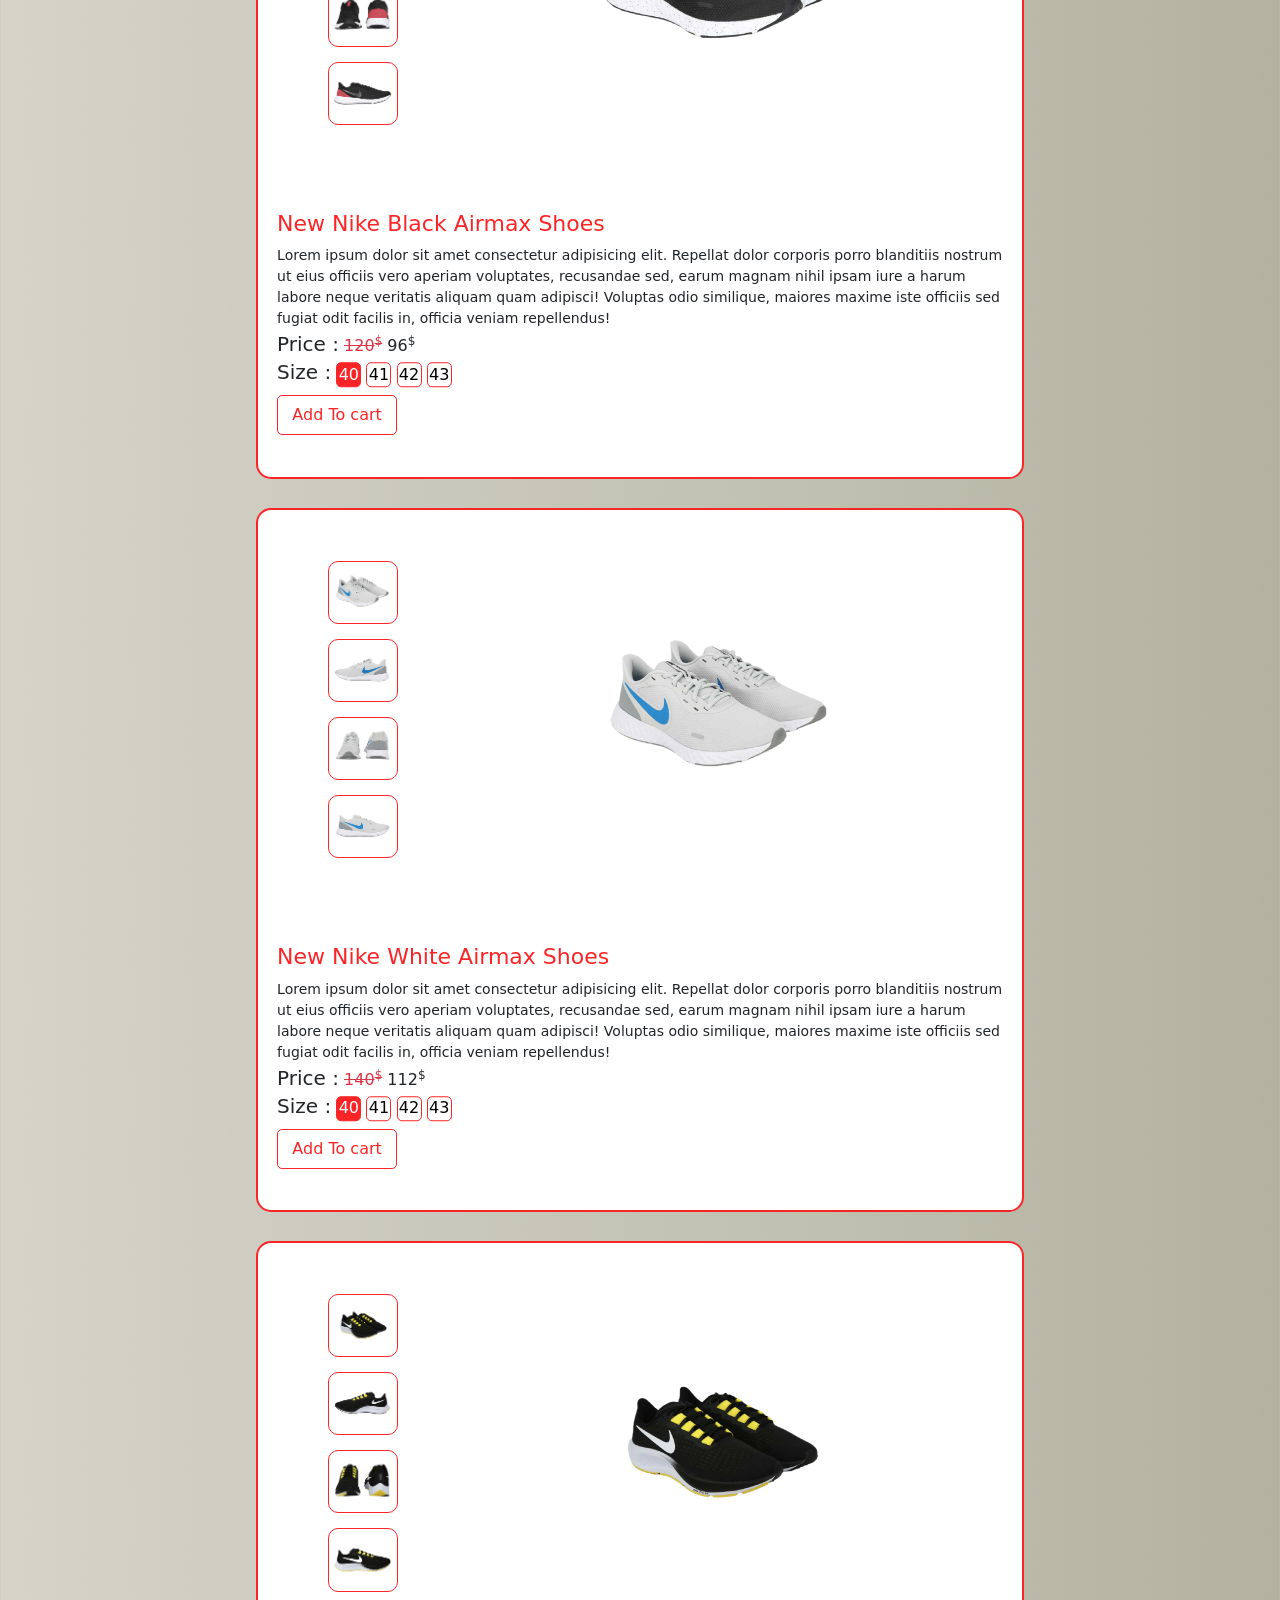
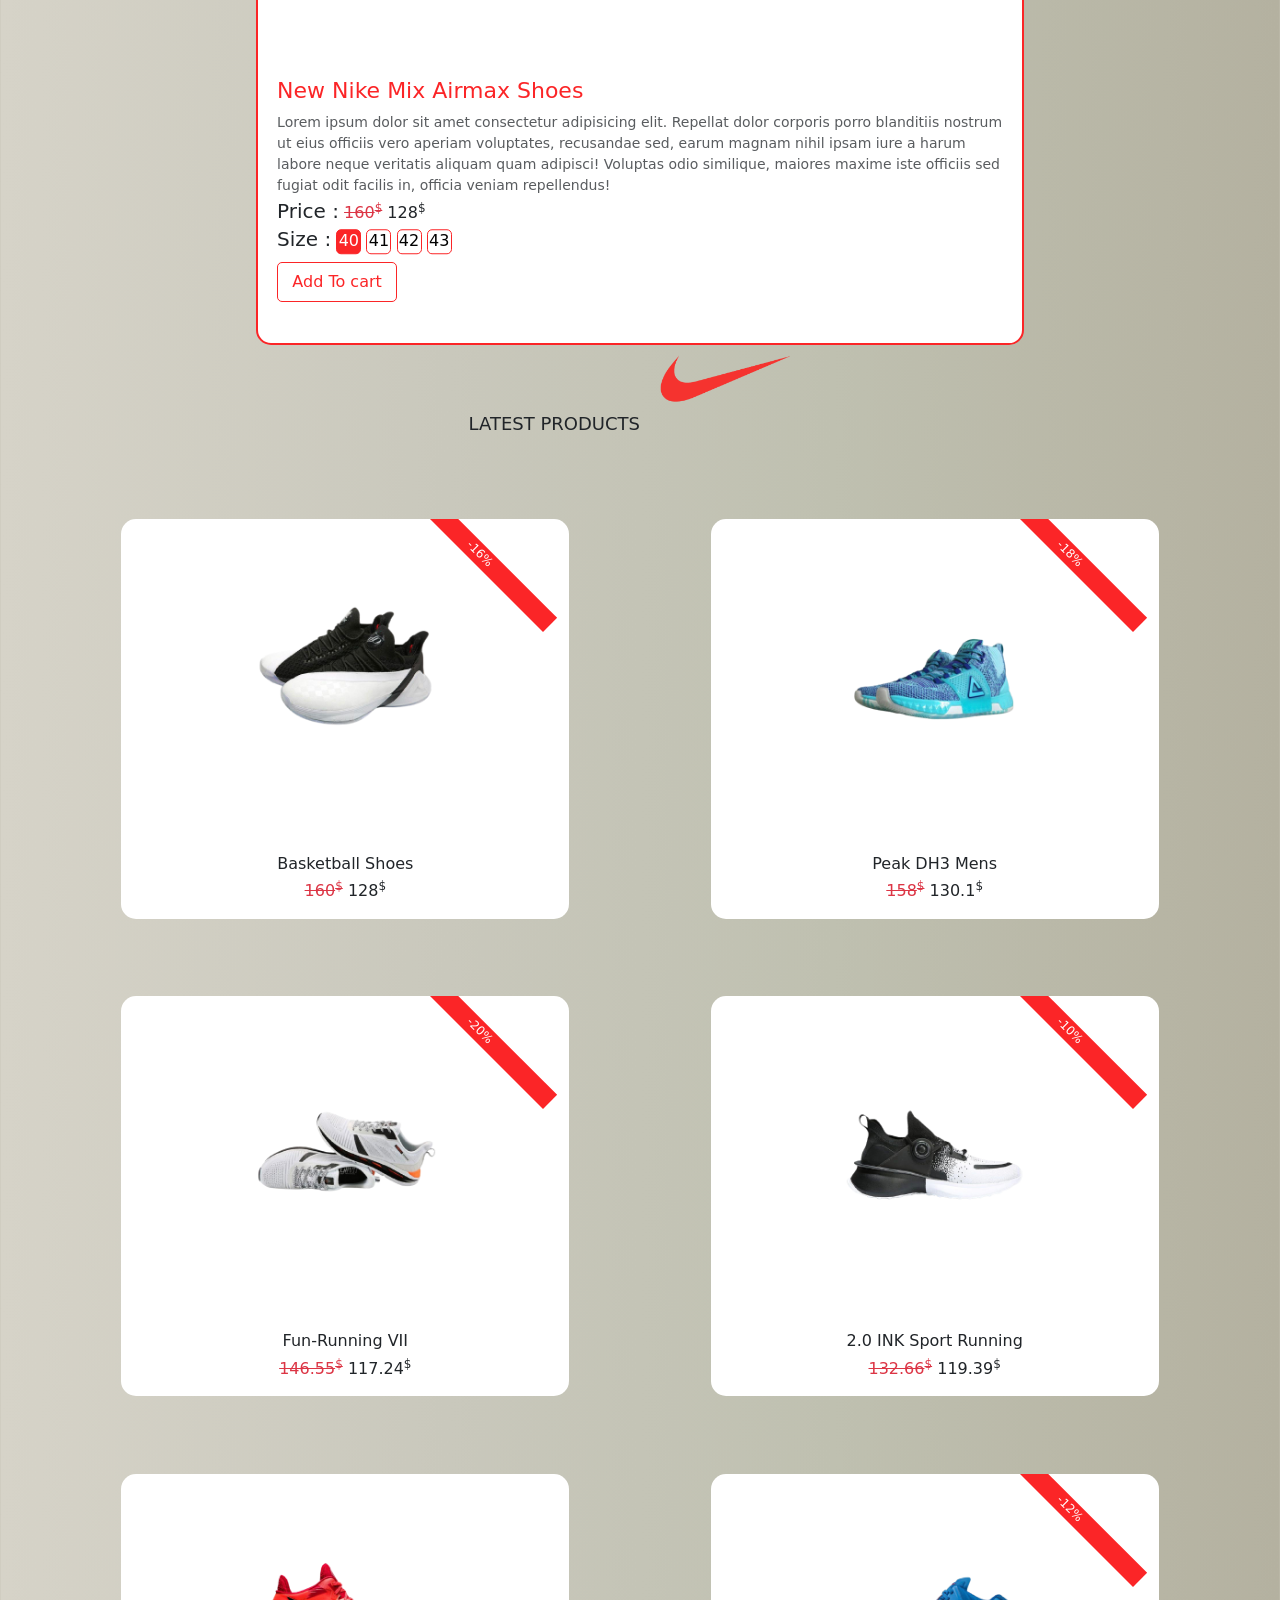
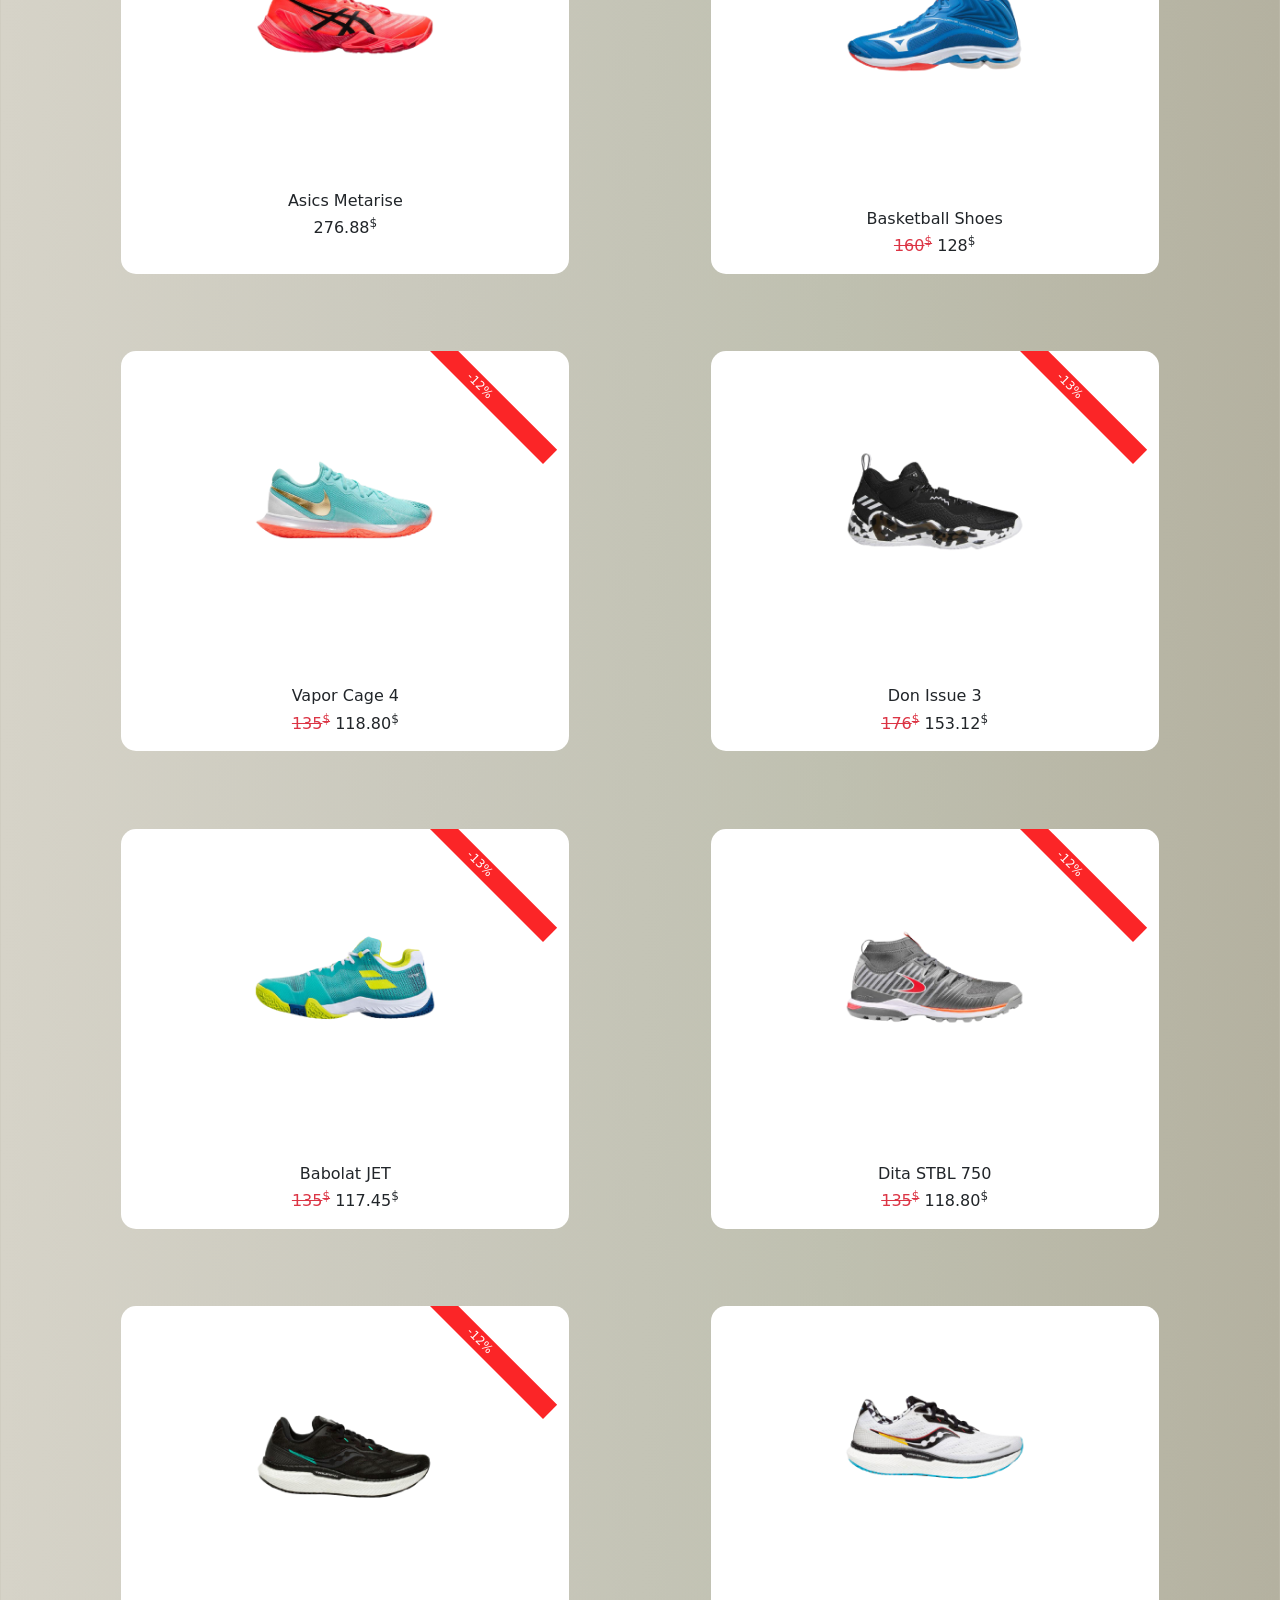
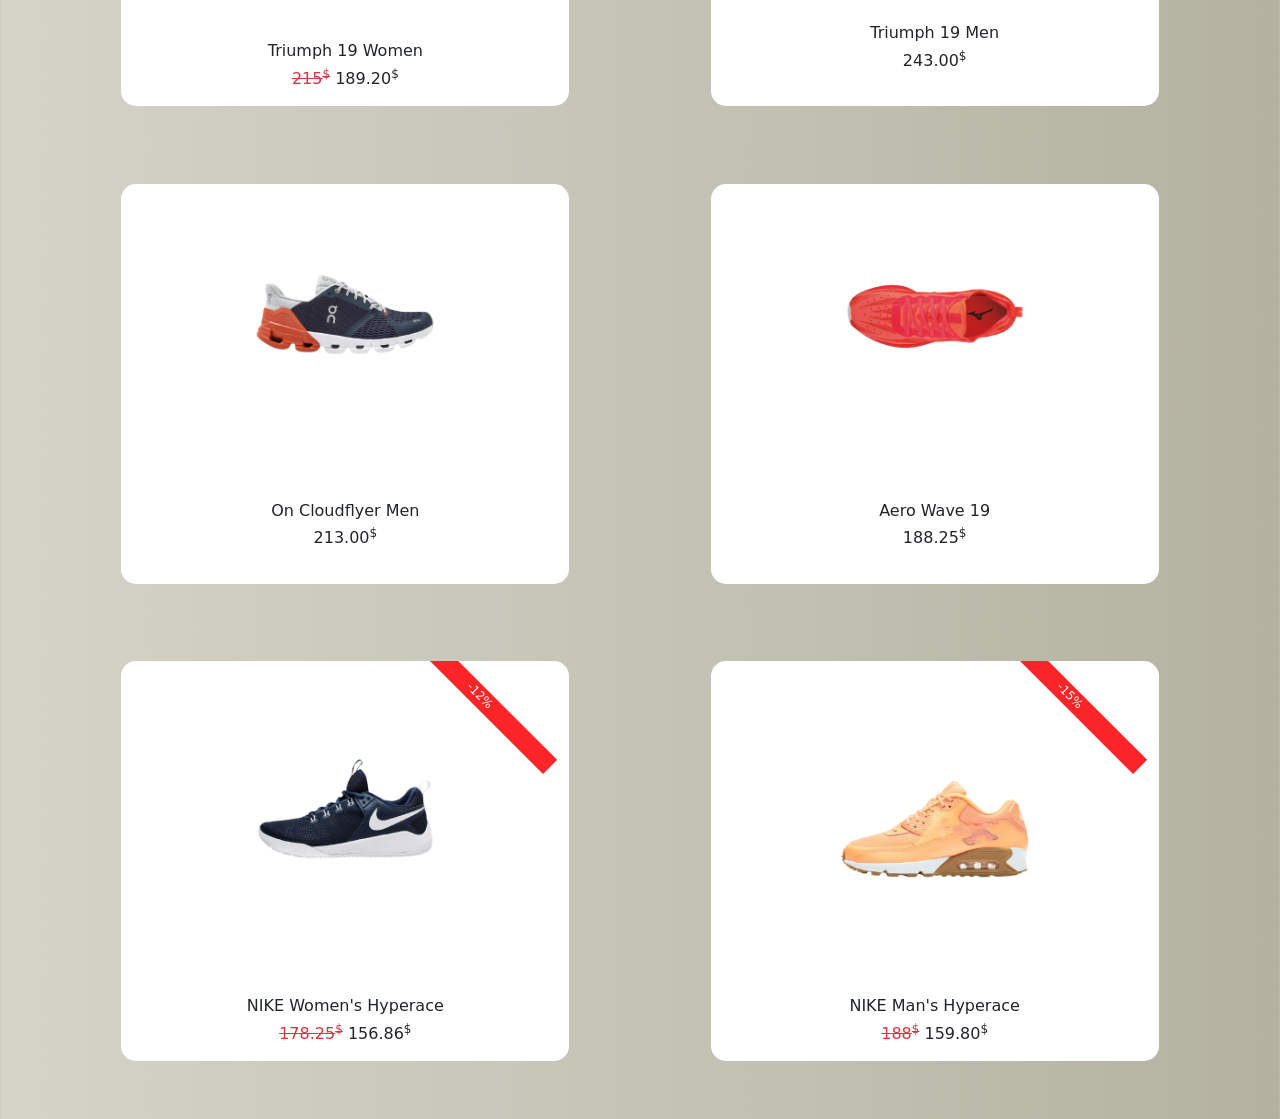
==== commit efd61c85: "final commit" ====
--- a/index.html
+++ b/index.html
@@ -122,7 +122,7 @@
                                 <h4 class="text-danger">Nike Red Shoes</h4>
                                 <h2 class="h1-lg">Nike Metcon Shoes</h2>
                                 <p>Lorem ipsum dolor sit amet, consectetur adipisicing elit. Amet porro dolores, facere iusto harum veniam sit officia necessitatibus delectus! Vel!</p>
-                                <button type="button" class="quick-view-btn mainbutton"><a href="#latest">See More</a></button>
+                                <button type="button" class="btn mainbutton"><a href="#latest">See More</a></button>
 
                             </div>
                         </div>
@@ -146,7 +146,7 @@
                                 <h4 class="text-primary">Nike blue Shoes</h4>
                                 <h2 class="h1-lg">Nike Metcon Shoes</h2>
                                 <p>Lorem ipsum dolor sit amet, consectetur adipisicing elit. Dignissimos consectetur dolores expedita ex illum! Amet mollitia nisi tenetur odit minima voluptates quibusdam ullam optio, distinctio rerum at praesentium voluptas quis?</p>
-                                <button type="button" class="quick-view-btn mainbutton">See More</button>
+                                <button type="button" class="btn mainbutton">See More</button>
 
                             </div>
                         </div>
@@ -170,7 +170,7 @@
                                 <h4 class="text-warning">Nike Red Shoes</h4>
                                 <h2 class="h1-lg">Nike Metcon Shoes</h2>
                                 <p>Lorem ipsum dolor sit amet, consectetur adipisicing elit. Dignissimos consectetur dolores expedita ex illum! Amet mollitia nisi tenetur odit minima voluptates quibusdam ullam optio, distinctio rerum at praesentium voluptas quis?</p>
-                                <button type="button" class="quick-view-btn mainbutton">See More</button>
+                                <button type="button" class="btn mainbutton">See More</button>
 
                             </div>
                         </div>
@@ -206,7 +206,7 @@
             <h2 >LATEST PRODUCTS</h2>
         </div>
         <div class="product">
-        <div class="item">
+        <div class="item "data-id="17">
             <div class="prespective d-flex flex-column">
                <div class="img"> <img src="img/products/17-1.png" alt=""></div>
                <div class="img"> <img src="img/products/17-2.png" alt=""></div>
@@ -233,13 +233,13 @@
                     <button><li class="list-inline-item d-inline">43</li></button>
                 </ul>
                 </div>
-                <button class="add-cart add">
+                <button class="add-cart add  ">
                     Add To Cart
                 </button>
 
             </div>
         </div>
-        <div class="item">
+        <div class="item" data-id="18">
             <div class="prespective d-flex flex-column">
                <div class="img"> <img src="img/products/18-1.png" alt=""></div>
                <div class="img"> <img src="img/products/18-2.png" alt=""></div>
@@ -266,13 +266,13 @@
                     <button><li class="list-inline-item d-inline">43</li></button>
                 </ul>
                 </div>
-                <button class="add-cart add">
+                <button class="add-cart add  ">
                     Add To Cart
                 </button>
 
             </div>
         </div>
-         <div class="item">
+         <div class="item" data-id="19">
             <div class="prespective d-flex flex-column">
                <div class="img"> <img src="img/products/19-1.png" alt=""></div>
                <div class="img"> <img src="img/products/19-2.png" alt=""></div>
@@ -299,7 +299,7 @@
                     <button><li class="list-inline-item d-inline">43</li></button>
                 </ul>
                 </div>
-                <button class="add-cart add">
+                <button class="add-cart add  ">
                     Add To Cart
                 </button>
 
@@ -323,14 +323,14 @@
          </div>
 
          <div class="products">
-            <div class="item ">
+            <div class="item data-id="1"">
                 <p class="dis ">
                     -16%
                 </p>
                 <div class="img">
                     <img src="img/products/1-1.png" >
                 </div>
-                <button class="quick-view-btn"><i class="fa-solid fa-magnifying-glass"></i> </button>
+                                <button class="quick-view-btn"><i class="fa-solid fa-magnifying-glass"></i> </button>
                 <ul class="circles">
                     <li ><button class="select"><img src="img/products/1-1.png" alt=""></button></li>
                     <li ><button><img src="img/products/1-2.png" alt=""></button></li>
@@ -343,16 +343,33 @@
                 <p class="text-decoration-line-through text-danger fs-6 d-inline">160<sup>$</sup></p>
                 <p class=" fs-6 d-inline">128<sup>$</sup></p>
                 </div>
-
-            </div>
-             <div class="item ">
+                <p class="description d-none">
+        Lightweight basketball shoes with premium cushioning.
+    </p>
+
+    <div class="sizes-data d-none">
+        <span>39</span>
+        <span>40</span>
+        <span>41</span>
+        <span>42</span>
+    </div>
+
+    <div class="colors-data d-none">
+        <span data-color="#000000"></span>
+        <span data-color="#ffffff"></span>
+        <span data-color="#ff3b30"></span>
+    </div>
+
+
+            </div>
+             <div class="item "data-id="2">
                 <p class="dis ">
                     -18%
                 </p>
                 <div class="img">
                     <img src="img/products/2-1.png" >
                 </div>
-                <button class="quick-view-btn"><i class="fa-solid fa-magnifying-glass"></i> </button>
+                                <button class="quick-view-btn"><i class="fa-solid fa-magnifying-glass"></i> </button>
                 <ul class="circles">
                     <li ><button class="select"><img src="img/products/2-1.png" alt=""></button></li>
                     <li ><button><img src="img/products/2-2.png" alt=""></button></li>
@@ -365,16 +382,32 @@
                 <p class="text-decoration-line-through text-danger fs-6 d-inline">158<sup>$</sup></p>
                 <p class=" fs-6 d-inline">130.1<sup>$</sup></p>
                 </div>
-
-            </div>
-             <div class="item ">
+<p class="description d-none">
+        Lightweight basketball shoes with premium cushioning.
+    </p>
+
+    <div class="sizes-data d-none">
+        <span>39</span>
+        <span>40</span>
+        <span>41</span>
+        <span>42</span>
+    </div>
+
+    <div class="colors-data d-none">
+        <span data-color="#000000"></span>
+        <span data-color="#ffffff"></span>
+        <span data-color="#ff3b30"></span>
+    </div>
+
+            </div>
+             <div class="item "data-id="3">
                 <p class="dis ">
                     -20%
                 </p>
                 <div class="img">
                     <img src="img/products/3-1.png" >
                 </div>
-                <button class="quick-view-btn"><i class="fa-solid fa-magnifying-glass"></i> </button>
+                                <button class="quick-view-btn"><i class="fa-solid fa-magnifying-glass"></i> </button>
                 <ul class="circles">
                     <li ><button class="select"><img src="img/products/3-1.png" alt=""></button></li>
                     <li ><button><img src="img/products/3-2.png" alt=""></button></li>
@@ -387,16 +420,32 @@
                 <p class="text-decoration-line-through text-danger fs-6 d-inline">146.55<sup>$</sup></p>
                 <p class=" fs-6 d-inline">117.24<sup>$</sup></p>
                 </div>
-
-            </div>
-            <div class="item ">
+<p class="description d-none">
+        Lightweight basketball shoes with premium cushioning.
+    </p>
+
+    <div class="sizes-data d-none">
+        <span>39</span>
+        <span>40</span>
+        <span>41</span>
+        <span>42</span>
+    </div>
+
+    <div class="colors-data d-none">
+        <span data-color="#000000"></span>
+        <span data-color="#ffffff"></span>
+        <span data-color="#ff3b30"></span>
+    </div>
+
+            </div>
+            <div class="item "data-id="4">
                 <p class="dis ">
                     -10%
                 </p>
                 <div class="img">
                     <img src="img/products/4-1.png" >
                 </div>
-                <button class="quick-view-btn"><i class="fa-solid fa-magnifying-glass"></i> </button>
+                                <button class="quick-view-btn"><i class="fa-solid fa-magnifying-glass"></i> </button>
                 <ul class="circles">
                     <li ><button class="select"><img src="img/products/4-1.png" alt=""></button></li>
                     <li ><button><img src="img/products/4-2.png" alt=""></button></li>
@@ -409,13 +458,30 @@
                 <p class="text-decoration-line-through text-danger fs-6 d-inline">132.66<sup>$</sup></p>
                 <p class=" fs-6 d-inline">119.39<sup>$</sup></p>
                 </div>
-
-            </div>
-            <div class="item ">
+                <p class="description d-none">
+        Lightweight basketball shoes with premium cushioning.
+    </p>
+
+    <div class="sizes-data d-none">
+        <span>39</span>
+        <span>40</span>
+        <span>41</span>
+        <span>42</span>
+    </div>
+
+    <div class="colors-data d-none">
+        <span data-color="#000000"></span>
+        <span data-color="#ffffff"></span>
+        <span data-color="#ff3b30"></span>
+    </div>
+
+
+            </div>
+            <div class="item " data-id="5">
                 <div class="img">
                     <img src="img/products/5-1.png" >
                 </div>
-                <button class="quick-view-btn"><i class="fa-solid fa-magnifying-glass"></i> </button>
+                                <button class="quick-view-btn"><i class="fa-solid fa-magnifying-glass"></i> </button>
                 <ul class="circles">
                     <li ><button class="select"><img src="img/products/5-1.png" alt=""></button></li>
                     <li ><button><img src="img/products/5-2.png" alt=""></button></li>
@@ -425,16 +491,33 @@
                    <div class="price">
                 <p class="fs-6 d-inline">276.88<sup>$</sup></p>
                 </div>
-
-            </div>
-            <div class="item ">
+                <p class="description d-none">
+        Lightweight basketball shoes with premium cushioning.
+    </p>
+
+    <div class="sizes-data d-none">
+        <span>39</span>
+        <span>40</span>
+        <span>41</span>
+        <span>42</span>
+    </div>
+
+    <div class="colors-data d-none">
+        <span data-color="#000000"></span>
+        <span data-color="#ffffff"></span>
+        <span data-color="#ff3b30"></span>
+    </div>
+
+
+            </div>
+            <div class="item " data-id="6">
                 <p class="dis ">
                     -12%
                 </p>
                 <div class="img">
                     <img src="img/products/6-1.png" >
                 </div>
-                <button class="quick-view-btn"><i class="fa-solid fa-magnifying-glass"></i> </button>
+                                <button class="quick-view-btn"><i class="fa-solid fa-magnifying-glass"></i> </button>
                 <ul class="circles">
                     <li ><button class="select"><img src="img/products/6-1.png" alt=""></button></li>
                     <li ><button><img src="img/products/6-2.png" alt=""></button></li>
@@ -446,16 +529,33 @@
                 <p class="text-decoration-line-through text-danger fs-6 d-inline">160<sup>$</sup></p>
                 <p class=" fs-6 d-inline">128<sup>$</sup></p>
                 </div>
-
-            </div>
-            <div class="item ">
+                <p class="description d-none">
+        Lightweight basketball shoes with premium cushioning.
+    </p>
+
+    <div class="sizes-data d-none">
+        <span>39</span>
+        <span>40</span>
+        <span>41</span>
+        <span>42</span>
+    </div>
+
+    <div class="colors-data d-none">
+        <span data-color="#000000"></span>
+        <span data-color="#ffffff"></span>
+        <span data-color="#ff3b30"></span>
+    </div>
+
+
+            </div>
+            <div class="item "data-id="7">
                 <p class="dis ">
                     -12%
                 </p>
                 <div class="img">
                     <img src="img/products/7-1.png" >
                 </div>
-                <button class="quick-view-btn"><i class="fa-solid fa-magnifying-glass"></i> </button>
+                                <button class="quick-view-btn"><i class="fa-solid fa-magnifying-glass"></i> </button>
                 <ul class="circles">
                     <li ><button class="select"><img src="img/products/7-1.png" alt=""></button></li>
                     <li ><button><img src="img/products/7-2.png" alt=""></button></li>
@@ -465,16 +565,33 @@
                 <p class="text-decoration-line-through text-danger fs-6 d-inline">135<sup>$</sup></p>
                 <p class=" fs-6 d-inline">118.80<sup>$</sup></p>
                 </div>
-
-            </div>
-            <div class="item ">
+                <p class="description d-none">
+        Lightweight basketball shoes with premium cushioning.
+    </p>
+
+    <div class="sizes-data d-none">
+        <span>39</span>
+        <span>40</span>
+        <span>41</span>
+        <span>42</span>
+    </div>
+
+    <div class="colors-data d-none">
+        <span data-color="#000000"></span>
+        <span data-color="#ffffff"></span>
+        <span data-color="#ff3b30"></span>
+    </div>
+
+
+            </div>
+            <div class="item "data-id="8">
                 <p class="dis ">
                     -13%
                 </p>
                 <div class="img">
                     <img src="img/products/8-1.png" >
                 </div>
-                <button class="quick-view-btn"><i class="fa-solid fa-magnifying-glass"></i> </button>
+                                <button class="quick-view-btn"><i class="fa-solid fa-magnifying-glass"></i> </button>
                 <ul class="circles">
                     <li ><button class="select"><img src="img/products/8-1.png" alt=""></button></li>
                     <li ><button><img src="img/products/8-2.png" alt=""></button></li>
@@ -486,16 +603,33 @@
                 <p class="text-decoration-line-through text-danger fs-6 d-inline">176<sup>$</sup></p>
                 <p class=" fs-6 d-inline">153.12<sup>$</sup></p>
                 </div>
-
-            </div>
-            <div class="item ">
+                <p class="description d-none">
+        Lightweight basketball shoes with premium cushioning.
+    </p>
+
+    <div class="sizes-data d-none">
+        <span>39</span>
+        <span>40</span>
+        <span>41</span>
+        <span>42</span>
+    </div>
+
+    <div class="colors-data d-none">
+        <span data-color="#000000"></span>
+        <span data-color="#ffffff"></span>
+        <span data-color="#ff3b30"></span>
+    </div>
+
+
+            </div>
+            <div class="item "data-id="9">
                 <p class="dis ">
                     -13%
                 </p>
                 <div class="img">
                     <img src="img/products/9-1.png" >
                 </div>
-                <button class="quick-view-btn"><i class="fa-solid fa-magnifying-glass"></i> </button>
+                                <button class="quick-view-btn"><i class="fa-solid fa-magnifying-glass"></i> </button>
                 <ul class="circles">
                     <li ><button class="select"><img src="img/products/9-1.png" alt=""></button></li>
                     <li ><button><img src="img/products/9-2.png" alt=""></button></li>
@@ -506,16 +640,33 @@
                 <p class="text-decoration-line-through text-danger fs-6 d-inline">135<sup>$</sup></p>
                 <p class=" fs-6 d-inline">117.45<sup>$</sup></p>
                 </div>
-
-            </div>
-            <div class="item ">
+                <p class="description d-none">
+        Lightweight basketball shoes with premium cushioning.
+    </p>
+
+    <div class="sizes-data d-none">
+        <span>39</span>
+        <span>40</span>
+        <span>41</span>
+        <span>42</span>
+    </div>
+
+    <div class="colors-data d-none">
+        <span data-color="#000000"></span>
+        <span data-color="#ffffff"></span>
+        <span data-color="#ff3b30"></span>
+    </div>
+
+
+            </div>
+            <div class="item "data-id="10">
                 <p class="dis ">
                     -12%
                 </p>
                 <div class="img">
                     <img src="img/products/10-1.png" >
                 </div>
-                <button class="quick-view-btn"><i class="fa-solid fa-magnifying-glass"></i> </button>
+                                <button class="quick-view-btn"><i class="fa-solid fa-magnifying-glass"></i> </button>
                 <ul class="circles">
                     <li ><button class="select"><img src="img/products/10-1.png" alt=""></button></li>
                     <li ><button><img src="img/products/10-2.png" alt=""></button></li>
@@ -525,16 +676,32 @@
                 <p class="text-decoration-line-through text-danger fs-6 d-inline">135<sup>$</sup></p>
                 <p class=" fs-6 d-inline">118.80<sup>$</sup></p>
                 </div>
-
-            </div>
-            <div class="item ">
+<p class="description d-none">
+        Lightweight basketball shoes with premium cushioning.
+    </p>
+
+    <div class="sizes-data d-none">
+        <span>39</span>
+        <span>40</span>
+        <span>41</span>
+        <span>42</span>
+    </div>
+
+    <div class="colors-data d-none">
+        <span data-color="#000000"></span>
+        <span data-color="#ffffff"></span>
+        <span data-color="#ff3b30"></span>
+    </div>
+
+            </div>
+            <div class="item "data-id="11">
                 <p class="dis ">
                     -12%
                 </p>
                 <div class="img">
                     <img src="img/products/11-1.png" >
                 </div>
-                <button class="quick-view-btn"><i class="fa-solid fa-magnifying-glass"></i> </button>
+                                <button class="quick-view-btn"><i class="fa-solid fa-magnifying-glass"></i> </button>
                 <ul class="circles">
                     <li ><button class="select"><img src="img/products/11-1.png" alt=""></button></li>
                     <li ><button><img src="img/products/11-2.png" alt=""></button></li>
@@ -545,14 +712,30 @@
                 <p class="text-decoration-line-through text-danger fs-6 d-inline">215<sup>$</sup></p>
                 <p class=" fs-6 d-inline">189.20<sup>$</sup></p>
                 </div>
-
-            </div>
-
-            <div class="item ">
+<p class="description d-none">
+        Lightweight basketball shoes with premium cushioning.
+    </p>
+
+    <div class="sizes-data d-none">
+        <span>39</span>
+        <span>40</span>
+        <span>41</span>
+        <span>42</span>
+    </div>
+
+    <div class="colors-data d-none">
+        <span data-color="#000000"></span>
+        <span data-color="#ffffff"></span>
+        <span data-color="#ff3b30"></span>
+    </div>
+
+            </div>
+
+            <div class="item "data-id="12">
                 <div class="img">
                     <img src="img/products/12-1.png" >
                 </div>
-                <button class="quick-view-btn"><i class="fa-solid fa-magnifying-glass"></i> </button>
+                                <button class="quick-view-btn"><i class="fa-solid fa-magnifying-glass"></i> </button>
                 <ul class="circles">
                     <li ><button class="select"><img src="img/products/12-1.png" alt=""></button></li>
                     <li ><button><img src="img/products/12-2.png" alt=""></button></li>
@@ -562,14 +745,30 @@
                    <div class="price">
                 <p class=" fs-6 d-inline">243.00<sup>$</sup></p>
                 </div>
-
-            </div>
-            <div class="item ">
+<p class="description d-none">
+        Lightweight basketball shoes with premium cushioning.
+    </p>
+
+    <div class="sizes-data d-none">
+        <span>39</span>
+        <span>40</span>
+        <span>41</span>
+        <span>42</span>
+    </div>
+
+    <div class="colors-data d-none">
+        <span data-color="#000000"></span>
+        <span data-color="#ffffff"></span>
+        <span data-color="#ff3b30"></span>
+    </div>
+
+            </div>
+            <div class="item "data-id="13">
 
                 <div class="img">
                     <img src="img/products/13-1.png" >
                 </div>
-                <button class="quick-view-btn"><i class="fa-solid fa-magnifying-glass"></i> </button>
+                                <button class="quick-view-btn"><i class="fa-solid fa-magnifying-glass"></i> </button>
                 <ul class="circles">
                     <li ><button class="select"><img src="img/products/13-1.png" alt=""></button></li>
                     <li ><button><img src="img/products/13-2.png" alt=""></button></li>
@@ -579,14 +778,30 @@
                    <div class="price">
                 <p class=" fs-6 d-inline">213.00<sup>$</sup></p>
                 </div>
-
-            </div>
-            <div class="item ">
+<p class="description d-none">
+        Lightweight basketball shoes with premium cushioning.
+    </p>
+
+    <div class="sizes-data d-none">
+        <span>39</span>
+        <span>40</span>
+        <span>41</span>
+        <span>42</span>
+    </div>
+
+    <div class="colors-data d-none">
+        <span data-color="#000000"></span>
+        <span data-color="#ffffff"></span>
+        <span data-color="#ff3b30"></span>
+    </div>
+
+            </div>
+            <div class="item "data-id="14">
               
                 <div class="img">
                     <img src="img/products/14-1.png" >
                 </div>
-                <button class="quick-view-btn"><i class="fa-solid fa-magnifying-glass"></i> </button>
+                                <button class="quick-view-btn"><i class="fa-solid fa-magnifying-glass"></i> </button>
                 <ul class="circles">
                     <li ><button class="select"><img src="img/products/14-1.png" alt=""></button></li>
                     <li ><button><img src="img/products/14-2.png" alt=""></button></li>
@@ -596,16 +811,32 @@
                    <div class="price">
                 <p class=" fs-6 d-inline">188.25<sup>$</sup></p>
                 </div>
-
-            </div>
-            <div class="item ">
+<p class="description d-none">
+        Lightweight basketball shoes with premium cushioning.
+    </p>
+
+    <div class="sizes-data d-none">
+        <span>39</span>
+        <span>40</span>
+        <span>41</span>
+        <span>42</span>
+    </div>
+
+    <div class="colors-data d-none">
+        <span data-color="#000000"></span>
+        <span data-color="#ffffff"></span>
+        <span data-color="#ff3b30"></span>
+    </div>
+
+            </div>
+            <div class="item "data-id="15">
                 <p class="dis ">
                     -12%
                 </p>
                 <div class="img">
                     <img src="img/products/15-1.png" >
                 </div>
-                <button class="quick-view-btn"><i class="fa-solid fa-magnifying-glass"></i> </button>
+                                <button class="quick-view-btn"><i class="fa-solid fa-magnifying-glass"></i> </button>
                 <ul class="circles">
                     <li ><button class="select"><img src="img/products/15-1.png" alt=""></button></li>
                     <li ><button><img src="img/products/15-2.png" alt=""></button></li>
@@ -617,17 +848,33 @@
                 <p class="text-decoration-line-through text-danger fs-6 d-inline">178.25<sup>$</sup></p>
                 <p class=" fs-6 d-inline">156.86<sup>$</sup></p>
                 </div>
-
-            </div>
-
-            <div class="item ">
+<p class="description d-none">
+        Lightweight basketball shoes with premium cushioning.
+    </p>
+
+    <div class="sizes-data d-none">
+        <span>39</span>
+        <span>40</span>
+        <span>41</span>
+        <span>42</span>
+    </div>
+
+    <div class="colors-data d-none">
+        <span data-color="#000000"></span>
+        <span data-color="#ffffff"></span>
+        <span data-color="#ff3b30"></span>
+    </div>
+
+            </div>
+
+            <div class="item "data-id="16">
                 <p class="dis ">
                     -15%
                 </p>
                 <div class="img">
                     <img src="img/products/16-1.png" >
                 </div>
-                <button class="quick-view-btn"><i class="fa-solid fa-magnifying-glass"></i> </button>
+                    <button class="quick-view-btn"><i class="fa-solid fa-magnifying-glass"></i> </button>
                 <ul class="circles">
                     <li ><button class="select"><img src="img/products/16-1.png" alt=""></button></li>
                     <li ><button><img src="img/products/16-2.png" alt=""></button></li>
@@ -637,72 +884,76 @@
                 <p class="text-decoration-line-through text-danger fs-6 d-inline">188<sup>$</sup></p>
                 <p class=" fs-6 d-inline">159.80<sup>$</sup></p>
                 </div>
+<p class="description d-none">
+        Lightweight basketball shoes with premium cushioning.
+    </p>
+
+    <div class="sizes-data d-none">
+        <span>39</span>
+        <span>40</span>
+        <span>41</span>
+        <span>42</span>
+    </div>
+
+    <div class="colors-data d-none">
+        <span data-color="#000000"></span>
+        <span data-color="#ffffff"></span>
+        <span data-color="#ff3b30"></span>
+    </div>
 
             </div>
          </div>
     </div>
-    <!-- Product Quick View  -->
-
-<div class="product-popup-overlay"></div>
-
-<div class="product-popup">
-
-    <button class="close-popup">
-        <i class="fa-solid fa-xmark"></i>
-    </button>
-
-    <!-- Left Side -->
-    <div class="popup-left">
-        <div class="popup-main-image">
-            <img src="" alt="">
-        </div>
-
-        <div class="popup-images">
-
-        </div>
-    </div>
-
-    <!-- Right Side -->
-    <div class="popup-right">
-        <h2 class="popup-title"></h2>
-        <div class="popup-price">
-            <span class="old-price"></span>
-            <span class="new-price"></span>
-        </div>
-        <hr>
-        <p class="popup-description"></p>
-        <!-- Sizes -->
-        <div class="popup-size">
-            <h5>Size</h5>
-            <div class="sizes">
-                <!-- JS -->
-                <!--
-                <button>40</button>
-                -->
-            </div>
-        </div>
-        <!-- Colors -->
-        <div class="popup-color">
-            <h5>Color</h5>
-            <div class="colors">
-
-                <!-- JS -->
-                <!--
-                <button style="background:#000;"></button>
-                -->
-
-            </div>
-        </div>
-        <button class="popup-cart-btn">
-            <i class="fa-solid fa-cart-shopping"></i>Add To Cart</button>
-
-    </div>
-
+
+
+<!-- Quick View Popup -->
+<div class="quick-view-overlay">
+    <div class="quick-view">
+
+        <button class="close-popup">
+            <i class="fa-solid fa-xmark"></i>
+        </button>
+
+        <div class="popup-left">
+            <img src="" class="popup-image" alt="">
+
+            <div class="popup-images"></div>
+        </div>
+
+        <div class="popup-right">
+
+            <h2 class="popup-title"></h2>
+            <div class="popup-price">
+                <span class="old-price"></span>
+                <span class="new-price"></span>
+            </div>
+            <hr>
+
+            <p class="popup-description"></p>
+
+            <div class="popup-sizes">
+                <h5>Available Sizes</h5>
+                <div class="sizes-list"></div>
+            </div>
+
+            <div class="popup-colors">
+                <h5>Available Colors</h5>
+                <div class="colors-list"></div>
+            </div>
+
+            <button class="popup-add-cart add  ">
+                Add To Cart
+            </button>
+
+        </div>
+
+    </div>
 </div>
 <script src="https://cdn.jsdelivr.net/npm/bootstrap@5.3.8/dist/js/bootstrap.bundle.min.js" integrity="sha384-FKyoEForCGlyvwx9Hj09JcYn3nv7wiPVlz7YYwJrWVcXK/BmnVDxM+D2scQbITxI" crossorigin="anonymous"></script>
     <script src="js/bootstrab.js"></script>
-    <script src="js/shoes.js"></script>
     <script src="js/functions.js"></script>
     <script src="js/nike.js"></script>
+    <script src="js/quick-view.js"></script>
+    <script src="js/cart.js"></script>
 </body>
 </html>
--- a/css/nike.css
+++ b/css/nike.css
@@ -150,10 +150,48 @@
         #C9C8BC 65%,
         #D6D3C8 100%
     );
+    max-width: 55%;
 
     transform: translateY(-120%);
-    transition: transform .5s ease-in-out ;
-}
+    transition: transform .5s ease-in-out, min-height .3s ease, width .3s ease;
+}
+.overlay .cart.yes{
+    width: 75%;
+    min-height: 480px;
+}
+
+.overlay .cart .cart-items{
+    display: grid;
+    grid-template-columns: repeat(3, 1fr);
+    gap: 15px;
+    max-height: 45vh;
+    overflow-y: auto;
+    margin-top: 20px;
+    padding: 0 8px 70px;
+    scrollbar-width: thin;
+    scrollbar-color: #9f9572 transparent;
+}
+
+.overlay .cart .cart-items::-webkit-scrollbar{
+    width: 6px;
+}
+
+.overlay .cart .cart-items::-webkit-scrollbar-track{
+    background: transparent;
+}
+
+.overlay .cart .cart-items::-webkit-scrollbar-thumb{
+    background: var(--main-color);
+    border-radius: 10px;
+}
+
+.overlay .cart .cart-items::-webkit-scrollbar-thumb:hover{
+    background: #000;
+}
+.overlay .cart .cart-items::-webkit-scrollbar-button{
+    display: none;
+}
+
 
 .overlay.show .cart{
     transform: translateY(10%);
@@ -169,13 +207,22 @@
     background: transparent;
     border-radius: 50%;
     border: 2px solid var(--main-color);
-}
-
+    transition: 0.2s;
+}
+.overlay .cart button.x:hover{
+background:var(--main-color);
+    color:#fff;
+}
 .overlay .cart button.x i{
     color: var(--main-color);
-}
-
-.overlay .cart button.x~div{
+    transition: 0.2s;
+
+}
+.overlay .cart button.x:hover i{
+    color: #fff;
+}
+
+.overlay .cart .empty-cart-msg{
     width:95%;
     height:60px;
     background:#FFF3CD;
@@ -189,7 +236,7 @@
     transform:translateX(-50%);
 }
 
-.overlay .cart button.x~div h6{
+.overlay .cart .empty-cart-msg h6{
     position:relative;
     top:50%;
     transform:translateY(-50%);
@@ -383,11 +430,16 @@
     border: 2px solid var(--main-color);
     background: transparent;
 }
-
+.overlayReg .regest .title button.x:hover{
+    color: #fff;
+    background-color: var(--main-color);
+}
 .overlayReg .regest .title button.x i{
     color: var(--main-color);
 }
-
+.overlayReg .regest .title button.x:hover i{
+color: #fff;
+}
 
 .overlayReg .regest .login{
     display: flex;
@@ -504,12 +556,12 @@
     transition:1.2s ;
     transition-delay: 0.5s;
 }
-header #lio-carousel .lio-carousel-inner .lio-carousel-item .container .row .part1 .item .quick-view-btn a{
+header #lio-carousel .lio-carousel-inner .lio-carousel-item .container .row .part1 .item .btn a{
     color: var(--main-color);
     text-decoration: none;
     transition: 0.5s;
 }
-header #lio-carousel .lio-carousel-inner .lio-carousel-item .container .row .part1 .item .quick-view-btn:hover a{
+header #lio-carousel .lio-carousel-inner .lio-carousel-item .container .row .part1 .item .btn:hover a{
     color: #fff;
 
 }
@@ -852,6 +904,7 @@
     transition: 1s;
     opacity: 0;
     transition-delay:0.1s ;
+    border: none;
     
 }
 .featured .products .item:hover .quick-view-btn{
@@ -867,7 +920,7 @@
 .featured .products .item .quick-view-btn i{
     width:  18px;
     height: 18px;
-    transform: translateX(-20%);
+    /* transform: translateX(-20%); */
 
 }
 
@@ -902,71 +955,75 @@
 }
 
 
-/*PRODUCT POPUP*/
-
-.product-popup-overlay{
-    position: fixed;
-    inset: 0;
-    background: rgba(0,0,0,.55);
-    backdrop-filter: blur(4px);
-    opacity: 0;
-    visibility: hidden;
-    transition: .4s;
-    z-index: 999;
-}
-
-.product-popup{
-    position: fixed;
-    top:50%;
-    left:50%;
-
-    width:900px;
-    max-width:90%;
-    min-height:550px;
-
-    background:#fff;
-
-    border-radius:20px;
+.quick-view-overlay{
+    position:fixed;
+    inset:0;
 
     display:flex;
-    overflow:hidden;
-
-    transform:translate(-50%,-50%) scale(.8);
+    justify-content:center;
+    align-items:flex-start;
+
+    background:rgba(0,0,0,.55);
+    backdrop-filter:blur(5px);
 
     opacity:0;
     visibility:hidden;
+    pointer-events:none;
 
     transition:.4s;
 
-    z-index:1000;
-
-    box-shadow:0 25px 60px rgba(0,0,0,.35);
-}
-
-
-.product-popup.show{
+    z-index:9999;
+}
+
+.quick-view-overlay.show{
     opacity:1;
     visibility:visible;
-    transform:translate(-50%,-50%) scale(1);
-}
-
-.product-popup-overlay.show{
-    opacity:1;
-    visibility:visible;
-}
-
+    pointer-events:auto;
+}
+
+.quick-view{
+    width:900px;
+    max-width:95%;
+
+    margin-top:70px;
+
+    display:flex;
+    gap:40px;
+
+    position:relative;
+
+    padding:35px;
+
+    border-radius:15px;
+
+    background:linear-gradient(
+        to left,
+        #B4B1A0 0%,
+        #BFC0B0 35%,
+        #C9C8BC 65%,
+        #D6D3C8 100%
+    );
+
+    transform:translateY(-120%);
+    transition:.45s;
+}
+
+.quick-view-overlay.show .quick-view{
+    transform:translateY(0);
+}
 
 .close-popup{
     position:absolute;
-    top:18px;
-    right:18px;
-    width:42px;
-    height:42px;
-    border:none;
+    top:15px;
+    right:15px;
+    width:35px;
+    height:35px;
+    border:var(--main-color) 1.5px solid;
     border-radius:50%;
-    background:#f5f5f5;
     cursor:pointer;
+    background:transparent;
     transition:.3s;
+    color: var(--main-color);
 }
 
 .close-popup:hover{
@@ -974,151 +1031,249 @@
     color:#fff;
 }
 
-/*LEFT*/
+.popup-left,
+.popup-right{
+    flex:1;
+}
 
 .popup-left{
-    width:45%;
-    background:#fafafa;
+    flex:1;
     display:flex;
     flex-direction:column;
     justify-content:center;
     align-items:center;
-    padding:40px;
-}
-.popup-main-image{
+}
+
+.popup-image{
     width:100%;
-    height:320px;
+    max-width:350px;
+    height:280px;
+
+    object-fit:contain;
+
+    margin-bottom:20px;
+}
+
+.popup-title{
+    font-size:18px;
+    font-weight:bold;
+    color:#222;
+}
+
+.popup-price{
+    margin:18px 0;
+    font-size:16px;
+}
+
+.old-price{
+    text-decoration:line-through;
+    color:#c0392b;
+    margin-right:15px;
+}
+
+.new-price{
+    font-weight:bold;
+}
+
+.popup-description{
+    line-height:1.8;
+    color:#444;
+    margin-bottom:20px;
+}
+
+.popup-sizes,
+.popup-colors{
+    margin-bottom:25px;
+}
+
+.sizes-list,
+.colors-list{
+    display:flex;
+    gap:10px;
+    flex-wrap:wrap;
+    margin-top:10px;
+}
+
+.sizes-list button{
+    width:45px;
+    height:45px;
+    border:1px solid #999;
+    border-radius:8px;
+    background:#fff;
+    cursor:pointer;
+    transition:.3s;
+}
+
+.sizes-list button:hover,
+.sizes-list button.active{
+    background:var(--main-color);
+    color:#fff;
+}
+
+.colors-list span{
+    width:28px;
+    height:28px;
+
+    border-radius:50%;
+    border:2px solid #fff;
+
+    cursor:pointer;
+    transition:.3s;
+}
+
+.colors-list span:hover,
+.colors-list span.active{
+    transform:scale(1.15);
+    border-color:#111;
+}
+
+.popup-add-cart{
+    transform: translateY(50%);
+    border:1px solid var(--main-color);
+    color: var(--main-color);
+    background: #fff;
+
+    height:40px;
+    width:120px;
+
+    border-radius:5px;
+
+    transition:.2s;
+
+    white-space:nowrap;
+
+    cursor:pointer;
+}
+
+/* Add */
+.popup-add-cart.add{
+    width:120px;
+    color:var(--main-color);
+    background:#fff;
+    border-color:var(--main-color);
+}
+
+.popup-add-cart.add:hover{
+    background:var(--main-color);
+    color:#fff;
+}
+
+/* Remove */
+.popup-add-cart.remove{
+    width:150px;
+    color:#ffc107;
+    border-color:#ffc107;
+    background:#fff;
+}
+
+.popup-add-cart.remove:hover{
+    background:#ffc107;
+    color:#fff;
+}
+
+
+.popup-images{
+    width:100%;
+
     display:flex;
     justify-content:center;
     align-items:center;
-}
-.popup-main-image img{
-    width:90%;
-    transition:.5s;
-}
-.popup-images{
-    display:flex;
-    gap:15px;
-    margin-top:35px;
+
+    gap:12px;
+
+    margin-top:20px;
+
     flex-wrap:wrap;
-    justify-content:center;
-}
-.popup-images button{
+}
+
+.popup-images img{
     width:70px;
     height:70px;
-    border:2px solid #ddd;
-    border-radius:12px;
+
+    object-fit:contain;
+
     background:#fff;
+
+    border:2px solid transparent;
+    border-radius:10px;
+
+    padding:5px;
+
+    cursor:pointer;
+
+    transition:.3s;
+}
+
+.popup-images img:hover{
+    transform:scale(1.08);
+}
+
+.popup-images img.active{
+    border-color:var(--main-color);
+}
+
+
+.cart-item{
+    display:flex;
+    flex-direction:column;
+    align-items:center;
+    text-align:center;
+    background:#fff;
+    border-radius:10px;
+    padding:15px;
+     min-height:350px;      
+    justify-content:flex-start;
+}
+
+.cart-item img{
+    width:90px;
+    height:90px;
+    object-fit:contain;
+    margin-bottom:10px;
+}
+
+.cart-item h6{
+    font-weight:bold;
+    margin-bottom:5px;
+}
+
+.cart-item-price{
+    color:var(--main-color);
+    font-weight:bold;
+    margin-bottom:5px;
+}
+
+.cart-item-size,
+.cart-item-color{
+    font-size:14px;
+    color:#444;
+    margin-bottom:5px;
+    display:flex;
+    align-items:center;
+    justify-content:center;
+    gap:6px;
+}
+
+.cart-item-color span{
+    display:inline-block;
+    width:16px;
+    height:16px;
+    border-radius:50%;
+    border:1px solid #999;
+}
+
+.cart-item-remove{
+    margin-top:8px;
+    border:1px solid #ffc107;
+    color:#ffc107;
+    background:#fff;
+    padding:6px 14px;
+    border-radius:5px;
     cursor:pointer;
     transition:.3s;
 }
-.popup-images button.active{
-    border-color:var(--main-color);
-}
-.popup-images button:hover{
-    border-color:var(--main-color);
-}
-.popup-images img{
-    width:100%;
-}
-
-/* RIGHT*/
-
-.popup-right{
-    width:55%;
-    padding:45px;
-    display:flex;
-    flex-direction:column;
-}
-.popup-title{
-    font-size:34px;
-    font-weight:700;
-}
-.popup-price{
-    margin:20px 0;
-    display:flex;
-    align-items:center;
-    gap:15px;
-}
-.old-price{
-    color:red;
-    text-decoration:line-through;
-    font-size:22px;
-}
-.new-price{
-    font-size:30px;
-    font-weight:bold;
-    color:var(--main-color);
-}
-.popup-description{
-    margin:25px 0;
-    color:#666;
-    line-height:1.8;
-}
-.popup-size{
-    margin-top:10px;
-}
-.popup-size h5{
-    margin-bottom:15px;
-}
-.sizes{
-    display:flex;
-    flex-wrap:wrap;
-    gap:12px;
-}
-.sizes button{
-    width:48px;
-    height:48px;
-    border-radius:10px;
-    border:1px solid #ccc;
-    background:#fff;
-    cursor:pointer;
-    transition:.3s;
-}
-.sizes button:hover,
-.sizes button.active{
-    background:var(--main-color);
+
+.cart-item-remove:hover{
+    background:#ffc107;
     color:#fff;
-    border-color:var(--main-color);
-}
-
-.popup-color{
-    margin-top:30px;
-}
-.popup-color h5{
-    margin-bottom:15px;
-}
-.colors{
-    display:flex;
-    gap:14px;
-}
-.colors button{
-    width:28px;
-    height:28px;
-    border-radius:50%;
-    border:2px solid #ddd;
-    cursor:pointer;
-    transition:.3s;
-}
-.colors button.active{
-    transform:scale(1.2);
-   border:3px solid #222;
-}
-.popup-cart-.quick-view-btn{
-    margin-top:auto;
-    height:55px;
-    border:none;
-    border-radius:12px;
-    background:var(--main-color);
-    color:#fff;
-    font-size:17px;
-    cursor:pointer;
-    transition:.3s;
-}
-.popup-cart-.quick-view-btn:hover{
-    letter-spacing:1px;
-    transform:translateY(-3px);
-    box-shadow:0 12px 25px rgba(0,0,0,.25);
-}
-
-
+}
--- a/css/respnsive.css
+++ b/css/respnsive.css
@@ -351,7 +351,49 @@
 .featured .products .item .price{
     transform: translateY(-50%);
 }
-}
+
+    .quick-view{
+        flex-direction: column;
+        width: 92%;
+        max-width: 92%;
+        margin-top: 30px;
+        padding: 20px;
+        gap: 20px;
+        max-height: 85vh;
+        overflow-y: auto;
+    }
+
+    .popup-image{
+        max-width: 100%;
+        height: 220px;
+    }
+
+    .popup-title{
+        font-size: 16px;
+    }
+
+    .sizes-list button{
+        width: 38px;
+        height: 38px;
+    }
+
+    .popup-add-cart{
+        width: 100%;
+        transform: translateY(0);
+    }
+    .overlay .cart{
+        width: 92%;
+    }
+    .overlay .cart.yes{
+        width: 92%;
+        min-height: 420px;
+    }
+    .overlay .cart .cart-items{
+        grid-template-columns: 1fr;
+        max-height: 55vh;
+    }
+}
+
 @media (min-width:577px) and (max-width:1300px) {
      .overlayReg .regest,
     .overlaySuccess .success{
@@ -543,7 +585,15 @@
 .featured .products .item .dis{
     transform: translate(55%,-400%);
 }
-
+.overlay .cart{
+        width: 80%;
+    }
+    .overlay .cart.yes{
+        width: 85%;
+    }
+    .overlay .cart .cart-items{
+        grid-template-columns: repeat(2, 1fr);
+    }
 }
 
 @media (min-width:992px) and (max-width:1300px) {
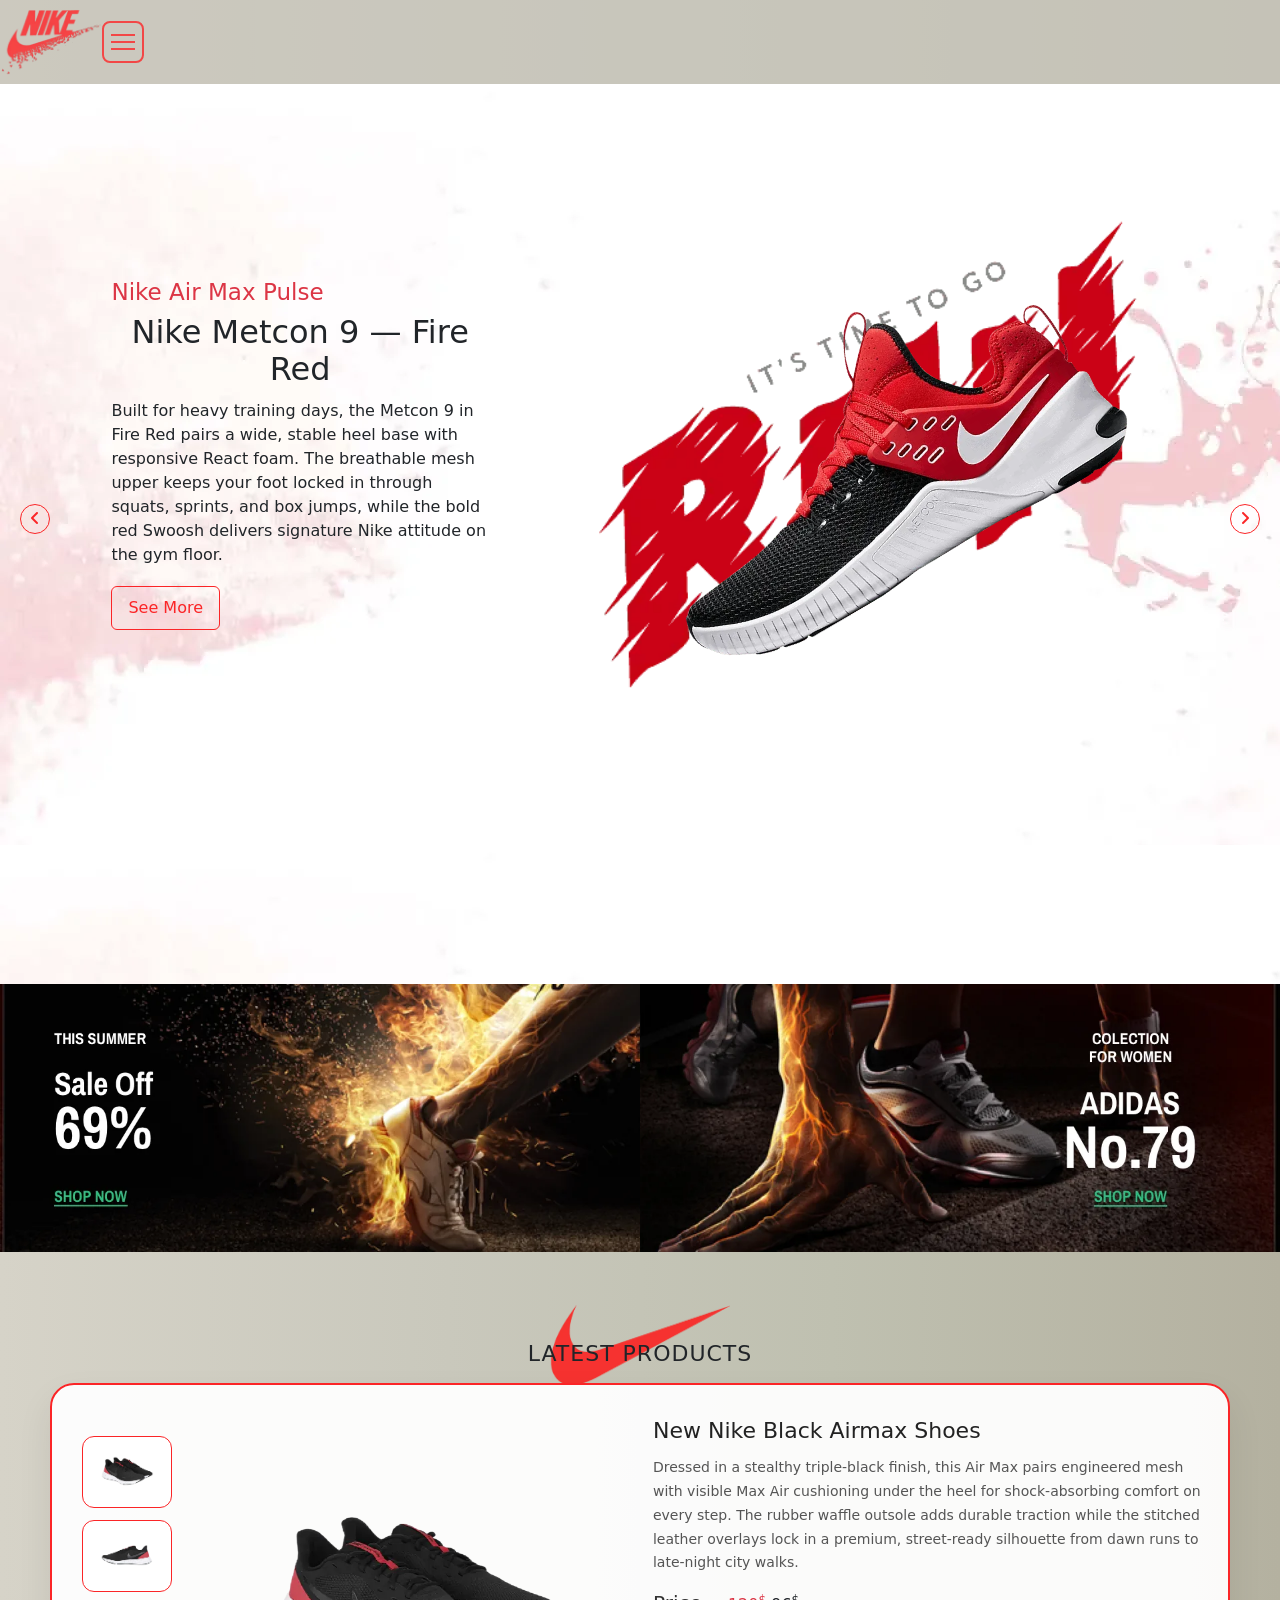
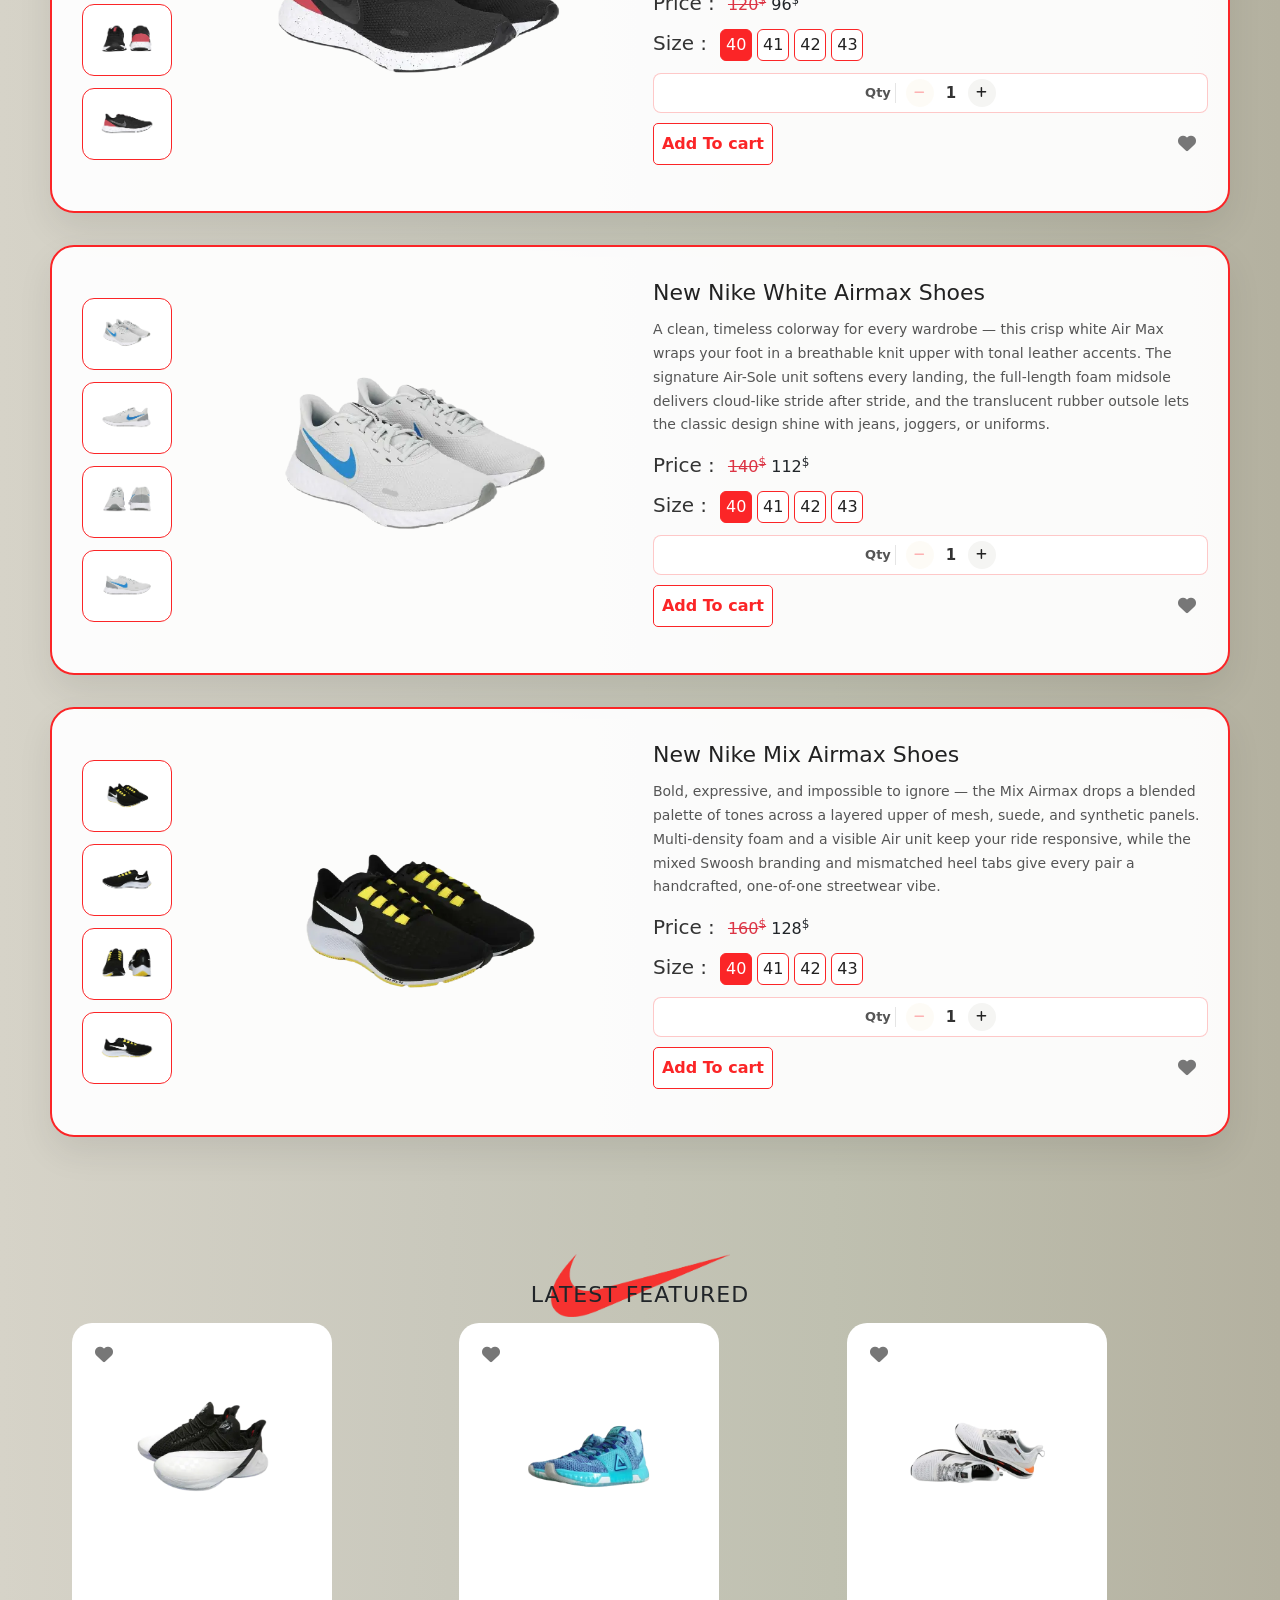
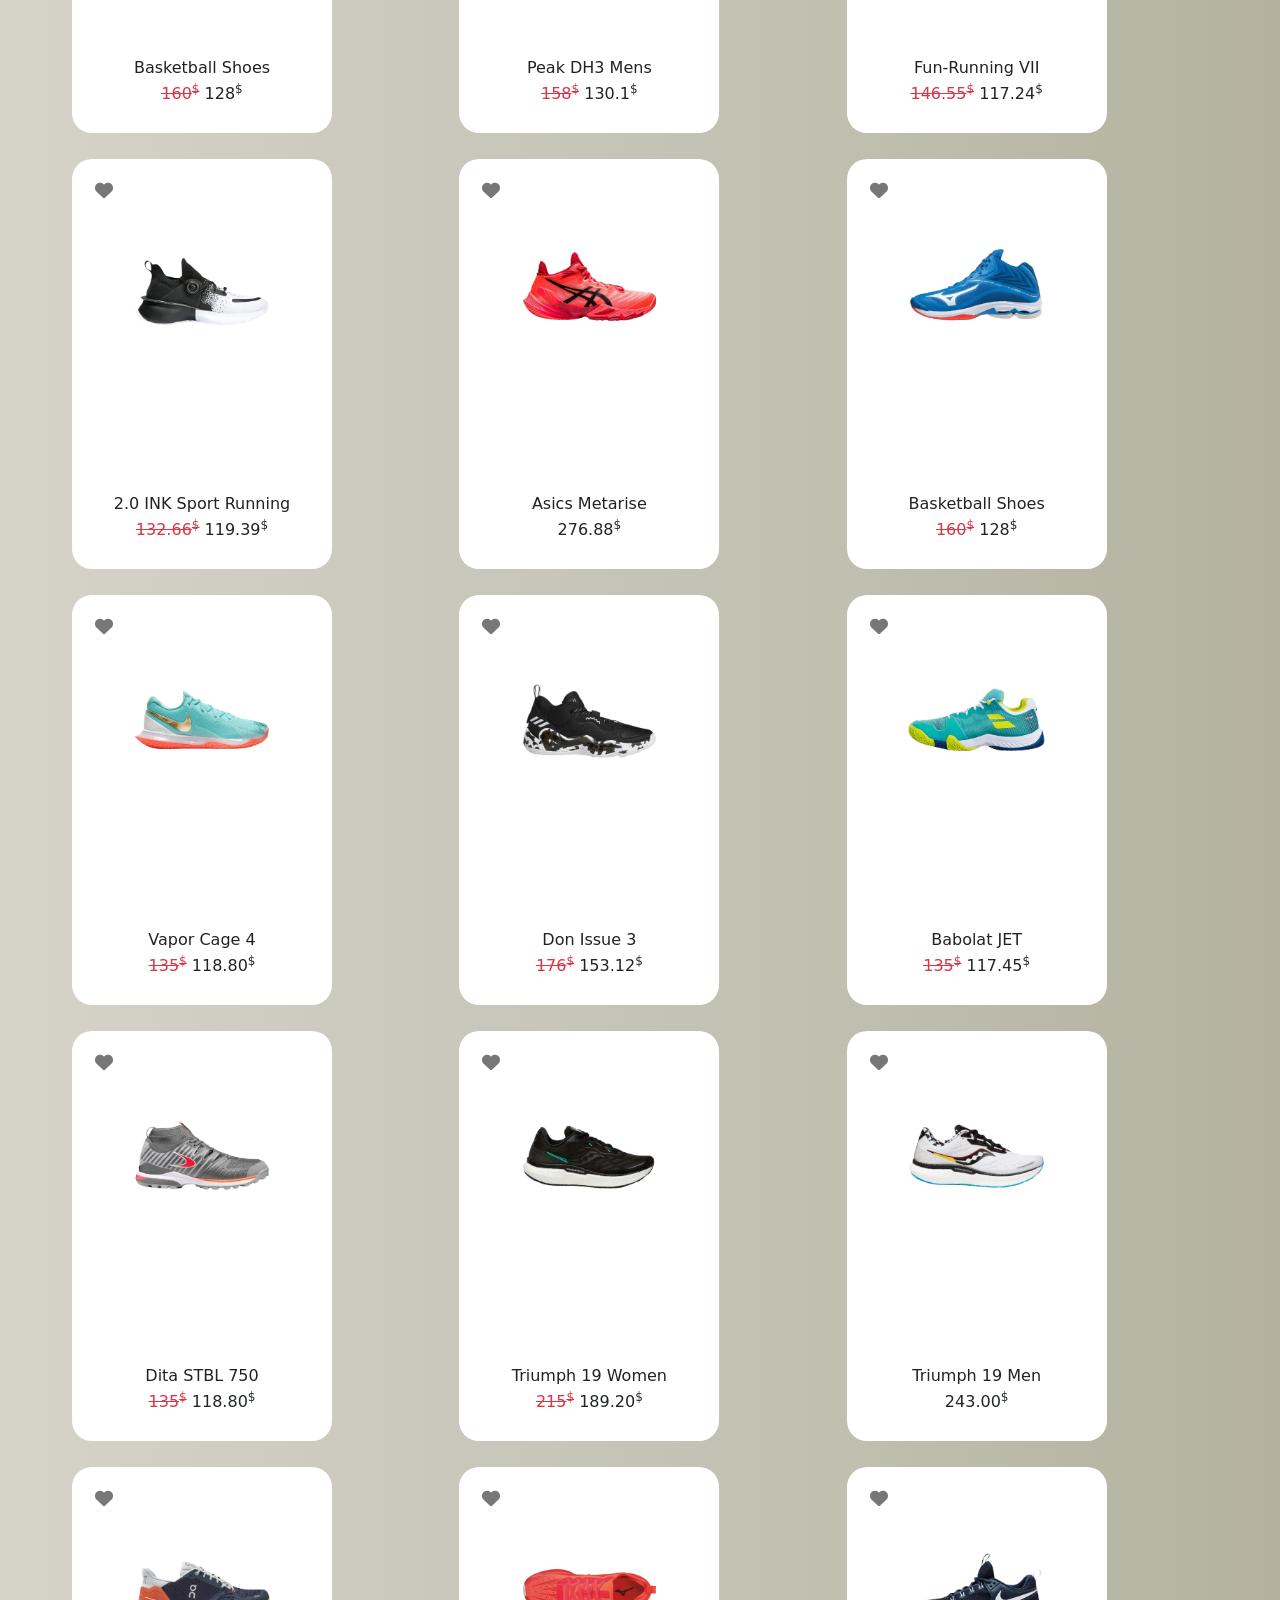
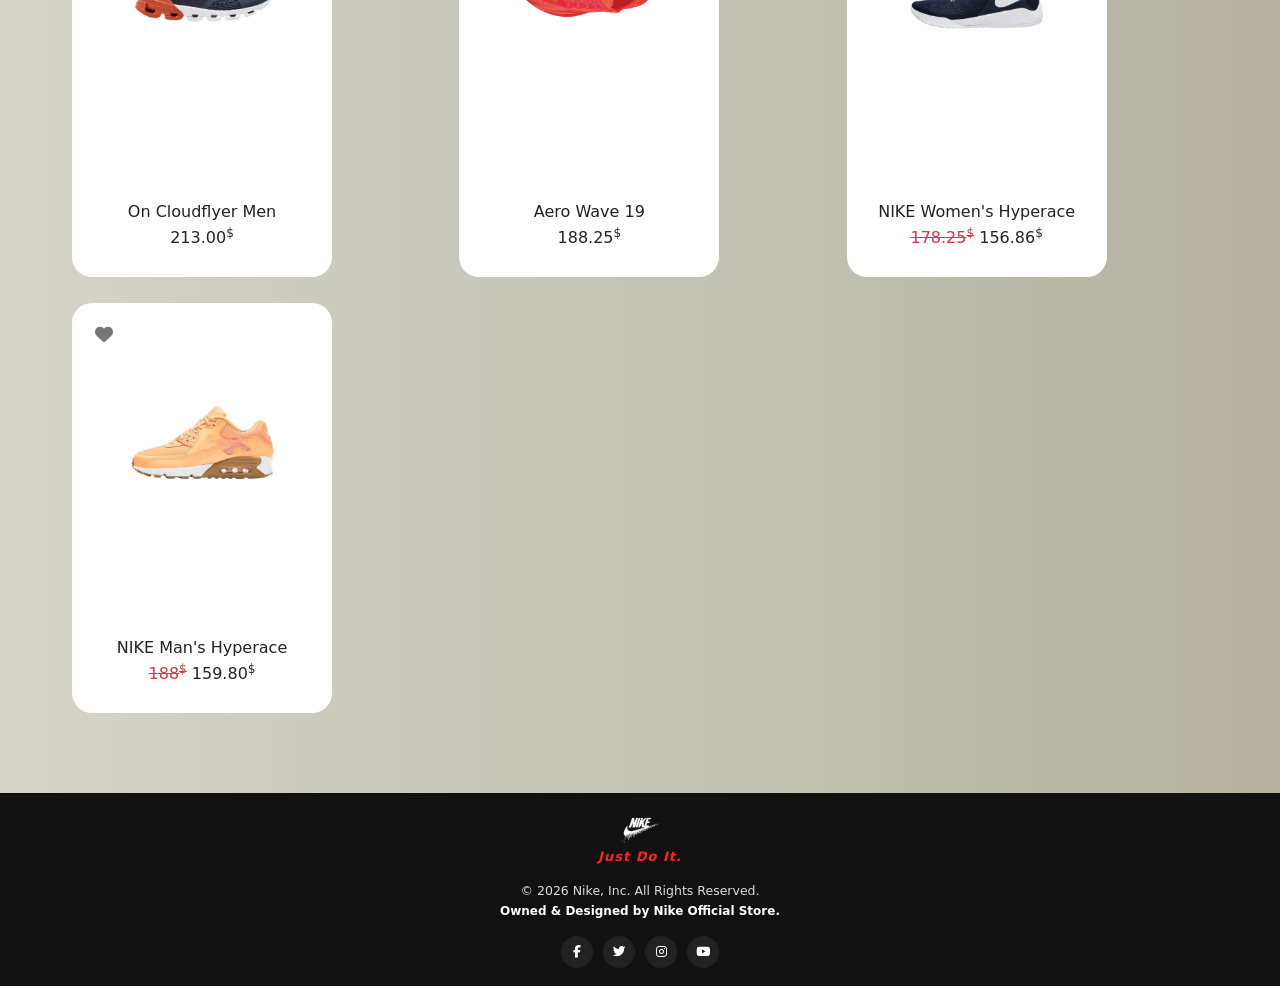
==== commit eefe3d4a: "LAST VERGION" ====
--- a/index.html
+++ b/index.html
@@ -7,14 +7,13 @@
     <style>
 @import url('https://fonts.googleapis.com/css2?family=Nunito:ital,wght@0,200..1000;1,200..1000&display=swap');
 </style>
-<!-- <link rel="stylesheet" href="css/all.min.css"> -->
 <link rel="stylesheet" href="css/fonts.css">
 <link rel="stylesheet" href="css/global.css">
 <link rel="stylesheet" href="css/nike.css">
-<link rel="stylesheet" href="css/respnsive.css">
+<link rel="stylesheet" href="css/responsive.css">
 <link rel="stylesheet" href="https://cdnjs.cloudflare.com/ajax/libs/font-awesome/6.5.1/css/all.min.css">
 <link href="https://cdn.jsdelivr.net/npm/bootstrap@5.3.8/dist/css/bootstrap.min.css" rel="stylesheet" integrity="sha384-sRIl4kxILFvY47J16cr9ZwB07vP4J8+LH7qKQnuqkuIAvNWLzeN8tE5YBujZqJLB" crossorigin="anonymous">
-<link rel="icon" href="" >
+<link rel="icon" href="img/logo.png" type="image/png">
 </head>
 <body>
     
@@ -41,7 +40,7 @@
             </ul>
 
             <ul class="func"> 
-                <li class="d-inline justify-content-around fw-normal "><i class="fas fa-heart"></i></li>
+                <li class="d-inline justify-content-around fw-normal fav"><i class="fas fa-heart"></i></li>
                 <li class="d-inline justify-content-around fw-normal shop"><i class="fas fa-shopping-cart"></i></li>
                 <li class="d-inline justify-content-around fw-normal reg"><i class="fas fa-user"></i></li>
             </ul>
@@ -56,6 +55,13 @@
                 <button class="buy">Buy Now</button>
             </div>
         </div>
+        <div class="overlay overlay-fav">
+            <div class="cart fav-box no">
+                <p class="d-inline h4">Favorites</p>
+                <button class="x"><i class="fa-solid fa-xmark"></i></button>
+                <div><h6>There are no favorites</h6></div>
+            </div>
+        </div>
 <div class="overlaySuccess">
 
     <div class="success">
@@ -74,11 +80,31 @@
         <div class="overlayReg ">
             <div class="regest">
                 <div class="title">
-                     <p class="d-inline h4">Login</p>
-                     <button class="x"><i class="fa-solid fa-xmark"></i></button>
+                     <p class="d-inline h4" id="formTitle">Login</p>
+                     <div class="title-actions">
+                        <button class="x"><i class="fa-solid fa-xmark"></i></button>
+                     </div>
                </div>
 
-                <div class="login">
+                <div class="user-session-box" id="userSessionBox">
+                    <div class="us-avatar"><i class="fa-solid fa-circle-user"></i></div>
+                    <div class="us-info">
+                        <h6 id="usName">User Name</h6>
+                        <p id="usEmail">user@example.com</p>
+                    </div>
+                </div>
+
+                <button class="logout-btn" id="logoutBtn" title="Logout">
+                    <i class="fa-solid fa-right-from-bracket"></i>
+                    <span class="logout-label">Logout</span>
+                </button>
+
+                <div class="auth-tabs">
+                    <button class="auth-tab active" data-tab="login">Login</button>
+                    <button class="auth-tab" data-tab="register">Register</button>
+                </div>
+
+                <div class="login auth-form active" data-form="login">
                     <input type="text" placeholder="User Name *" id="userName">
                     <input type="password" placeholder="Password *" id="password" >
                     <ul class="password-rules">
@@ -102,8 +128,41 @@
                              One number
                          </li>
                     </ul>
-
-    <button class="done" disabled>Login</button>
+                    <div class="auth-msg error" id="loginError"></div>
+                    <button class="done" id="loginBtn" disabled>Login</button>
+                </div>
+
+                <div class="register auth-form" data-form="register">
+                    <input type="text" placeholder="Full Name *" id="regName">
+                    <input type="text" placeholder="User Name *" id="regUserName">
+                    <input type="email" placeholder="Email *" id="regEmail">
+                    <input type="password" placeholder="Password *" id="regPassword" >
+                    <input type="password" placeholder="Confirm Password *" id="regConfirmPassword" >
+                    <ul class="password-rules reg-rules">
+                         <li id="regLength">
+                             <i class="fa-solid fa-xmark"></i>
+                             At least 8 characters
+                         </li>
+                         <li id="regUpper">
+                             <i class="fa-solid fa-xmark"></i>
+                             One uppercase letter
+                         </li>
+                         <li id="regLower">
+                             <i class="fa-solid fa-xmark"></i>
+                             One lowercase letter
+                         </li>
+                         <li id="regNumber">
+                             <i class="fa-solid fa-xmark"></i>
+                             One number
+                         </li>
+                         <li id="regMatch">
+                             <i class="fa-solid fa-xmark"></i>
+                             Passwords match
+                         </li>
+                    </ul>
+                    <div class="auth-msg error" id="regError"></div>
+                    <div class="auth-msg success" id="regSuccess"></div>
+                    <button class="done" id="registerBtn" disabled>Register</button>
                 </div>
             </div>
         </div>
@@ -112,72 +171,66 @@
         <div id="lio-carousel" class="vh-100">
             <div class="lio-carousel-inner h-100">
 
-                <!-- red Shoe -->
-
-                <div class="lio-carousel-item red h-100">
+                <div class="lio-carousel-item red h-100 active">
                     <div class="container h-90">
                     <div class="row vh-90">
                         <div class="col-lg-5 part1 ">
-                            <div class="item h-100">
-                                <h4 class="text-danger">Nike Red Shoes</h4>
-                                <h2 class="h1-lg">Nike Metcon Shoes</h2>
-                                <p>Lorem ipsum dolor sit amet, consectetur adipisicing elit. Amet porro dolores, facere iusto harum veniam sit officia necessitatibus delectus! Vel!</p>
+                            <div class="item h-100 start">
+                                <h4 class="text-danger">Nike Air Max Pulse</h4>
+                                <h2 class="h1-lg">Nike Metcon 9 — Fire Red</h2>
+                                <p>Built for heavy training days, the Metcon 9 in Fire Red pairs a wide, stable heel base with responsive React foam. The breathable mesh upper keeps your foot locked in through squats, sprints, and box jumps, while the bold red Swoosh delivers signature Nike attitude on the gym floor.</p>
                                 <button type="button" class="btn mainbutton"><a href="#latest">See More</a></button>
 
                             </div>
                         </div>
                         <div class="col-lg-7 part2">
                             <div class="item h-100">
-                                <img src="img/home-text-1-6b65fe86.png" class="img-fluid" >
-                                <img src="img/home-shoe-1.png"  class="img-fluid">
+                                <img src="img/home-text-1-6b65fe86.webp" class="img-fluid" width="581" height="350" decoding="async">
+                                <img src="img/home-shoe-1.webp" class="img-fluid" width="540" height="420" decoding="async">
                             </div>
                         </div>
                     </div>
                     </div>
                 </div> 
 
-                <!-- blue Shoe -->
-                
                 <div class="lio-carousel-item blue h-100">
                     <div class="container h-90">
                     <div class="row vh-90 ">
                         <div class="col-lg-5 part1">
                             <div class="item h-100">
-                                <h4 class="text-primary">Nike blue Shoes</h4>
-                                <h2 class="h1-lg">Nike Metcon Shoes</h2>
-                                <p>Lorem ipsum dolor sit amet, consectetur adipisicing elit. Dignissimos consectetur dolores expedita ex illum! Amet mollitia nisi tenetur odit minima voluptates quibusdam ullam optio, distinctio rerum at praesentium voluptas quis?</p>
+                                <h4 class="text-primary">Nike Zoom Pegasus 41</h4>
+                                <h2 class="h1-lg">Nike Metcon 9 — Royal Blue</h2>
+                                <p>Engineered for explosive agility, the Royal Blue Metcon 9 features a dual-density midsole that absorbs impact on heavy lifts and springs back on cardio bursts. The reinforced rubber wrap on the forefoot stands up to rope climbs and lateral moves, while the deep blue finish keeps your style sharp from warm-up to cool-down.</p>
                                 <button type="button" class="btn mainbutton">See More</button>
 
                             </div>
                         </div>
                         <div class="col-lg-7 part2">
                             <div class="item">
-                                <img src="img/home-text-2.png" class="img-fluid" >
-                                <img src="img/home-shoe-2.png"  class="img-fluid">
+                                <img src="img/home-text-2.webp" class="img-fluid" width="581" height="350" decoding="async">
+                                <img src="img/home-shoe-2.webp" class="img-fluid" width="540" height="420" decoding="async">
                             </div>
                         </div>
                     </div>
                     </div>
                 </div>
-
-                <!-- yellow Shoe -->
 
                  <div class="lio-carousel-item yellow h-100">
                     <div class="container h-90">
                     <div class="row vh-90">
                         <div class="col-lg-5 part1">
                             <div class="item h-100">
-                                <h4 class="text-warning">Nike Red Shoes</h4>
-                                <h2 class="h1-lg">Nike Metcon Shoes</h2>
-                                <p>Lorem ipsum dolor sit amet, consectetur adipisicing elit. Dignissimos consectetur dolores expedita ex illum! Amet mollitia nisi tenetur odit minima voluptates quibusdam ullam optio, distinctio rerum at praesentium voluptas quis?</p>
+                                <h4 class="text-warning">Nike Free Run Trail</h4>
+                                <h2 class="h1-lg">Nike Metcon 9 — Lightning Gold</h2>
+                                <p>Chase new PRs in the Lightning Gold Metcon 9. The textured rubber outsole bites into any surface, the flexible forefoot lets your foot move naturally during dynamic circuits, and the radiant gold-accented upper turns every rep into a statement. Train hard, train bright, and stand out in every class.</p>
                                 <button type="button" class="btn mainbutton">See More</button>
 
                             </div>
                         </div>
                         <div class="col-lg-7 part2">
                             <div class="item">
-                                <img src="img/home-text-3.png" class="img-fluid" >
-                                <img src="img/home-shoe-3.png"  class="img-fluid">
+                                <img src="img/home-text-3.webp" class="img-fluid" width="581" height="350" decoding="async">
+                                <img src="img/home-shoe-3.webp" class="img-fluid" width="540" height="420" decoding="async">
                             </div>
                         </div>
                     </div>
@@ -190,11 +243,11 @@
     </header>
     <div class=" offers ">
             <div class="left img ">
-                <a href=""><img src="img/home-banner-1.png" alt=""></a>          
+                <a href=""><img src="img/home-banner-1.webp" alt="" width="700" height="260" loading="lazy" decoding="async"></a>
 
             </div>
             <div class="right img ">
-                <a href=""><img src="img/home-banner-2.png" alt=""></a>          
+                <a href=""><img src="img/home-banner-2.webp" alt="" width="700" height="260" loading="lazy" decoding="async"></a>
         </div>
     </div>
 
@@ -202,23 +255,23 @@
 
     <div class="latest" id="latest">
         <div class="title">
-            <img class="inner-logo1" src="img/first-correct.png" alt="">
+            <img class="inner-logo1" src="img/first-correct.webp" alt="" width="180" height="80" loading="lazy" decoding="async">
             <h2 >LATEST PRODUCTS</h2>
         </div>
         <div class="product">
         <div class="item "data-id="17">
             <div class="prespective d-flex flex-column">
-               <div class="img"> <img src="img/products/17-1.png" alt=""></div>
-               <div class="img"> <img src="img/products/17-2.png" alt=""></div>
-               <div class="img"> <img src="img/products/17-3.png" alt=""></div>
-               <div class="img"> <img src="img/products/17-4.png" alt=""></div>
+               <div class="img"> <img src="img/products/17-1.webp" alt=""  loading="lazy" decoding="async"></div>
+               <div class="img"> <img src="img/products/17-2.webp" alt=""  loading="lazy" decoding="async"></div>
+               <div class="img"> <img src="img/products/17-3.webp" alt=""  loading="lazy" decoding="async"></div>
+               <div class="img"> <img src="img/products/17-4.webp" alt=""  loading="lazy" decoding="async"></div>
             </div>
             <div class="shoe">
-                <img src="img/products/17-1.png" alt="">
+                <img src="img/products/17-1.webp" alt="" width="300" height="300" loading="lazy" decoding="async">
             </div>
             <div class="desc">
                 <h3>New Nike Black Airmax Shoes</h3>
-                <p>Lorem ipsum dolor sit amet consectetur adipisicing elit. Repellat dolor corporis porro blanditiis nostrum ut eius officiis vero aperiam voluptates, recusandae sed, earum magnam nihil ipsam iure a harum labore neque veritatis aliquam quam adipisci! Voluptas odio similique, maiores maxime iste officiis sed fugiat odit facilis in, officia veniam repellendus!</p>
+                <p>Dressed in a stealthy triple-black finish, this Air Max pairs engineered mesh with visible Max Air cushioning under the heel for shock-absorbing comfort on every step. The rubber waffle outsole adds durable traction while the stitched leather overlays lock in a premium, street-ready silhouette from dawn runs to late-night city walks.</p>
                 <div class="price">
                     <h5 class="fst-bold d-inline">Price :</h5>
                     <p class="text-decoration-line-through text-danger fs-6 d-inline">120<sup>$</sup></p>
@@ -233,25 +286,34 @@
                     <button><li class="list-inline-item d-inline">43</li></button>
                 </ul>
                 </div>
+                <div class="latest-actions">
+                <div class="qty-control">
+                    <span class="qty-label">Qty</span>
+                    <button type="button" class="qty-btn qty-minus" aria-label="Decrease"><i class="fa-solid fa-minus"></i></button>
+                    <span class="qty-value">1</span>
+                    <button type="button" class="qty-btn qty-plus" aria-label="Increase"><i class="fa-solid fa-plus"></i></button>
+                </div>
                 <button class="add-cart add  ">
                     Add To Cart
                 </button>
+                <button type="button" class="fav-btn" aria-label="Add to favorites"><i class="fas fa-heart"></i></button>
+                </div>
 
             </div>
         </div>
         <div class="item" data-id="18">
             <div class="prespective d-flex flex-column">
-               <div class="img"> <img src="img/products/18-1.png" alt=""></div>
-               <div class="img"> <img src="img/products/18-2.png" alt=""></div>
-               <div class="img"> <img src="img/products/18-3.png" alt=""></div>
-               <div class="img"> <img src="img/products/18-4.png" alt=""></div>
+               <div class="img"> <img src="img/products/18-1.webp" alt=""></div>
+               <div class="img"> <img src="img/products/18-2.webp" alt=""></div>
+               <div class="img"> <img src="img/products/18-3.webp" alt=""></div>
+               <div class="img"> <img src="img/products/18-4.webp" alt=""></div>
             </div>
             <div class="shoe">
-                <img src="img/products/18-1.png" alt="">
+                <img src="img/products/18-1.webp" alt="">
             </div>
             <div class="desc">
                 <h3>New Nike White Airmax Shoes</h3>
-                <p>Lorem ipsum dolor sit amet consectetur adipisicing elit. Repellat dolor corporis porro blanditiis nostrum ut eius officiis vero aperiam voluptates, recusandae sed, earum magnam nihil ipsam iure a harum labore neque veritatis aliquam quam adipisci! Voluptas odio similique, maiores maxime iste officiis sed fugiat odit facilis in, officia veniam repellendus!</p>
+                <p>A clean, timeless colorway for every wardrobe — this crisp white Air Max wraps your foot in a breathable knit upper with tonal leather accents. The signature Air-Sole unit softens every landing, the full-length foam midsole delivers cloud-like stride after stride, and the translucent rubber outsole lets the classic design shine with jeans, joggers, or uniforms.</p>
                 <div class="price">
                 <h5 class="fst-bold d-inline">Price :</h5>
                 <p class="text-decoration-line-through text-danger fs-6 d-inline">140<sup>$</sup></p>
@@ -266,25 +328,34 @@
                     <button><li class="list-inline-item d-inline">43</li></button>
                 </ul>
                 </div>
+                <div class="latest-actions">
+                <div class="qty-control">
+                    <span class="qty-label">Qty</span>
+                    <button type="button" class="qty-btn qty-minus" aria-label="Decrease"><i class="fa-solid fa-minus"></i></button>
+                    <span class="qty-value">1</span>
+                    <button type="button" class="qty-btn qty-plus" aria-label="Increase"><i class="fa-solid fa-plus"></i></button>
+                </div>
                 <button class="add-cart add  ">
                     Add To Cart
                 </button>
+                <button type="button" class="fav-btn" aria-label="Add to favorites"><i class="fas fa-heart"></i></button>
+                </div>
 
             </div>
         </div>
          <div class="item" data-id="19">
             <div class="prespective d-flex flex-column">
-               <div class="img"> <img src="img/products/19-1.png" alt=""></div>
-               <div class="img"> <img src="img/products/19-2.png" alt=""></div>
-               <div class="img"> <img src="img/products/19-3.png" alt=""></div>
-               <div class="img"> <img src="img/products/19-4.png" alt=""></div>
+               <div class="img"> <img src="img/products/19-1.webp" alt=""></div>
+               <div class="img"> <img src="img/products/19-2.webp" alt=""></div>
+               <div class="img"> <img src="img/products/19-3.webp" alt=""></div>
+               <div class="img"> <img src="img/products/19-4.webp" alt=""></div>
             </div>
             <div class="shoe">
-                <img src="img/products/19-1.png" alt="">
+                <img src="img/products/19-1.webp" alt="">
             </div>
             <div class="desc">
                 <h3>New Nike Mix Airmax Shoes</h3>
-                <p class="text-body-secondary">Lorem ipsum dolor sit amet consectetur adipisicing elit. Repellat dolor corporis porro blanditiis nostrum ut eius officiis vero aperiam voluptates, recusandae sed, earum magnam nihil ipsam iure a harum labore neque veritatis aliquam quam adipisci! Voluptas odio similique, maiores maxime iste officiis sed fugiat odit facilis in, officia veniam repellendus!</p>
+                <p>Bold, expressive, and impossible to ignore — the Mix Airmax drops a blended palette of tones across a layered upper of mesh, suede, and synthetic panels. Multi-density foam and a visible Air unit keep your ride responsive, while the mixed Swoosh branding and mismatched heel tabs give every pair a handcrafted, one-of-one streetwear vibe.</p>
                 <div class="price">
                     <h5 class="fst-bold d-inline">Price :</h5>
                     <p class="text-decoration-line-through text-danger fs-6 d-inline">160<sup>$</sup></p>
@@ -299,9 +370,18 @@
                     <button><li class="list-inline-item d-inline">43</li></button>
                 </ul>
                 </div>
+                <div class="latest-actions">
+                <div class="qty-control">
+                    <span class="qty-label">Qty</span>
+                    <button type="button" class="qty-btn qty-minus" aria-label="Decrease"><i class="fa-solid fa-minus"></i></button>
+                    <span class="qty-value">1</span>
+                    <button type="button" class="qty-btn qty-plus" aria-label="Increase"><i class="fa-solid fa-plus"></i></button>
+                </div>
                 <button class="add-cart add  ">
                     Add To Cart
                 </button>
+                <button type="button" class="fav-btn" aria-label="Add to favorites"><i class="fas fa-heart"></i></button>
+                </div>
 
             </div>
         </div>
@@ -315,27 +395,26 @@
     </div>
 
 
-    <!-- featured -->
     <div class="featured" id="featured">
         <div class="title">
-            <img class="inner-logo2" src="img/first-correct.png" alt="">
-            <h2 >LATEST PRODUCTS</h2>
+            <img class="inner-logo2" src="img/first-correct.webp" alt="">
+            <h2 >LATEST FEATURED</h2>
          </div>
 
          <div class="products">
-            <div class="item data-id="1"">
+            <div class="item" data-id="1">
                 <p class="dis ">
                     -16%
                 </p>
                 <div class="img">
-                    <img src="img/products/1-1.png" >
-                </div>
-                                <button class="quick-view-btn"><i class="fa-solid fa-magnifying-glass"></i> </button>
-                <ul class="circles">
-                    <li ><button class="select"><img src="img/products/1-1.png" alt=""></button></li>
-                    <li ><button><img src="img/products/1-2.png" alt=""></button></li>
-                    <li ><button><img src="img/products/1-3.png" alt=""></button></li>
-                    <li ><button><img src="img/products/1-4.png" alt=""></button></li>
+                    <img src="img/products/1-1.webp" >
+                </div>
+                                <button class="quick-view-btn"><i class="fa-solid fa-magnifying-glass"></i> </button>
+                <ul class="circles">
+                    <li ><button class="select"><img src="img/products/1-1.webp" alt=""></button></li>
+                    <li ><button><img src="img/products/1-2.webp" alt=""></button></li>
+                    <li ><button><img src="img/products/1-3.webp" alt=""></button></li>
+                    <li ><button><img src="img/products/1-4.webp" alt=""></button></li>
                 
                 </ul>
                 <h6>Basketball Shoes</h6>
@@ -344,7 +423,7 @@
                 <p class=" fs-6 d-inline">128<sup>$</sup></p>
                 </div>
                 <p class="description d-none">
-        Lightweight basketball shoes with premium cushioning.
+        Built for relentless forwards, the Nike Giannis Immortality 3 combines a cushioned Zoom Air strobel with a wide, traction-heavy outsole. The lightweight mesh upper locks your foot in during euro-steps, rebounds, and fast breaks while the antetokounmpo crest on the heel pays tribute to the Greek Freak's winning DNA.
     </p>
 
     <div class="sizes-data d-none">
@@ -367,14 +446,14 @@
                     -18%
                 </p>
                 <div class="img">
-                    <img src="img/products/2-1.png" >
-                </div>
-                                <button class="quick-view-btn"><i class="fa-solid fa-magnifying-glass"></i> </button>
-                <ul class="circles">
-                    <li ><button class="select"><img src="img/products/2-1.png" alt=""></button></li>
-                    <li ><button><img src="img/products/2-2.png" alt=""></button></li>
-                    <li ><button><img src="img/products/2-3.png" alt=""></button></li>
-                    <li ><button><img src="img/products/2-4.png" alt=""></button></li>
+                    <img src="img/products/2-1.webp" >
+                </div>
+                                <button class="quick-view-btn"><i class="fa-solid fa-magnifying-glass"></i> </button>
+                <ul class="circles">
+                    <li ><button class="select"><img src="img/products/2-1.webp" alt=""></button></li>
+                    <li ><button><img src="img/products/2-2.webp" alt=""></button></li>
+                    <li ><button><img src="img/products/2-3.webp" alt=""></button></li>
+                    <li ><button><img src="img/products/2-4.webp" alt=""></button></li>
                                     
                 </ul>
                 <h6>Peak DH3 Mens</h6>
@@ -383,7 +462,7 @@
                 <p class=" fs-6 d-inline">130.1<sup>$</sup></p>
                 </div>
 <p class="description d-none">
-        Lightweight basketball shoes with premium cushioning.
+        Designed with Lou Williams signature input, the Peak DH3 Men puts responsive cushioning under every drive to the rim. A lightweight mono-mesh upper ventilates during intense minutes while the full-length Taichi adaptive midsole softens landings and snaps back with energy for step-back jumpers and explosive first steps.
     </p>
 
     <div class="sizes-data d-none">
@@ -405,14 +484,14 @@
                     -20%
                 </p>
                 <div class="img">
-                    <img src="img/products/3-1.png" >
-                </div>
-                                <button class="quick-view-btn"><i class="fa-solid fa-magnifying-glass"></i> </button>
-                <ul class="circles">
-                    <li ><button class="select"><img src="img/products/3-1.png" alt=""></button></li>
-                    <li ><button><img src="img/products/3-2.png" alt=""></button></li>
-                    <li ><button><img src="img/products/3-3.png" alt=""></button></li>
-                    <li ><button><img src="img/products/3-4.png" alt=""></button></li>
+                    <img src="img/products/3-1.webp" >
+                </div>
+                                <button class="quick-view-btn"><i class="fa-solid fa-magnifying-glass"></i> </button>
+                <ul class="circles">
+                    <li ><button class="select"><img src="img/products/3-1.webp" alt=""></button></li>
+                    <li ><button><img src="img/products/3-2.webp" alt=""></button></li>
+                    <li ><button><img src="img/products/3-3.webp" alt=""></button></li>
+                    <li ><button><img src="img/products/3-4.webp" alt=""></button></li>
                 
                 </ul>
                 <h6>Fun-Running VII</h6>
@@ -421,7 +500,7 @@
                 <p class=" fs-6 d-inline">117.24<sup>$</sup></p>
                 </div>
 <p class="description d-none">
-        Lightweight basketball shoes with premium cushioning.
+        Log happy miles on asphalt or treadmill in the Fun-Running VII. The DNA Loft v3 foam delivers plush, forgiving cushioning from heel strike to toe-off, the engineered air mesh upper hugs your foot without hot spots, and the flexible rubber outsole flexes naturally with every stride — perfect for 5K loops, long walks, and daily conditioning.
     </p>
 
     <div class="sizes-data d-none">
@@ -443,14 +522,14 @@
                     -10%
                 </p>
                 <div class="img">
-                    <img src="img/products/4-1.png" >
-                </div>
-                                <button class="quick-view-btn"><i class="fa-solid fa-magnifying-glass"></i> </button>
-                <ul class="circles">
-                    <li ><button class="select"><img src="img/products/4-1.png" alt=""></button></li>
-                    <li ><button><img src="img/products/4-2.png" alt=""></button></li>
-                    <li ><button><img src="img/products/4-3.png" alt=""></button></li>
-                    <li ><button><img src="img/products/4-4.png" alt=""></button></li>
+                    <img src="img/products/4-1.webp" >
+                </div>
+                                <button class="quick-view-btn"><i class="fa-solid fa-magnifying-glass"></i> </button>
+                <ul class="circles">
+                    <li ><button class="select"><img src="img/products/4-1.webp" alt=""></button></li>
+                    <li ><button><img src="img/products/4-2.webp" alt=""></button></li>
+                    <li ><button><img src="img/products/4-3.webp" alt=""></button></li>
+                    <li ><button><img src="img/products/4-4.webp" alt=""></button></li>
                 
                 </ul>
                 <h6>2.0 INK Sport Running</h6>
@@ -459,7 +538,7 @@
                 <p class=" fs-6 d-inline">119.39<sup>$</sup></p>
                 </div>
                 <p class="description d-none">
-        Lightweight basketball shoes with premium cushioning.
+        The INK Sport Running 2.0 blends a bold, color-blocked upper with a sculpted PROFLY midsole for runners who want pop under every step. The engineered jacquard mesh provides strategic stretch where your foot needs it most, while the early-stage Meta-Rocker geometry propels you smoothly forward through every phase of the gait cycle.
     </p>
 
     <div class="sizes-data d-none">
@@ -479,20 +558,20 @@
             </div>
             <div class="item " data-id="5">
                 <div class="img">
-                    <img src="img/products/5-1.png" >
-                </div>
-                                <button class="quick-view-btn"><i class="fa-solid fa-magnifying-glass"></i> </button>
-                <ul class="circles">
-                    <li ><button class="select"><img src="img/products/5-1.png" alt=""></button></li>
-                    <li ><button><img src="img/products/5-2.png" alt=""></button></li>
-                    <li ><button><img src="img/products/5-3.png" alt=""></button></li>
+                    <img src="img/products/5-1.webp" >
+                </div>
+                                <button class="quick-view-btn"><i class="fa-solid fa-magnifying-glass"></i> </button>
+                <ul class="circles">
+                    <li ><button class="select"><img src="img/products/5-1.webp" alt=""></button></li>
+                    <li ><button><img src="img/products/5-2.webp" alt=""></button></li>
+                    <li ><button><img src="img/products/5-3.webp" alt=""></button></li>
                 </ul>
                 <h6>Asics Metarise</h6>
                    <div class="price">
                 <p class="fs-6 d-inline">276.88<sup>$</sup></p>
                 </div>
                 <p class="description d-none">
-        Lightweight basketball shoes with premium cushioning.
+        Built for elite volleyball, the Asics Metarise Tokyo helps you explode higher and land softer on every attack. The FLYTEFOAM PROPEL midsole returns energy at the jump, while the curved heel and flex grooves on the outsole enhance cut and lateral agility. The supportive engineered mesh upper wraps the midfoot secure for quick sets, powerful serves, and long rally matches.
     </p>
 
     <div class="sizes-data d-none">
@@ -515,14 +594,14 @@
                     -12%
                 </p>
                 <div class="img">
-                    <img src="img/products/6-1.png" >
-                </div>
-                                <button class="quick-view-btn"><i class="fa-solid fa-magnifying-glass"></i> </button>
-                <ul class="circles">
-                    <li ><button class="select"><img src="img/products/6-1.png" alt=""></button></li>
-                    <li ><button><img src="img/products/6-2.png" alt=""></button></li>
-                    <li ><button><img src="img/products/6-3.png" alt=""></button></li>
-                    <li ><button><img src="img/products/6-4.png" alt=""></button></li>
+                    <img src="img/products/6-1.webp" >
+                </div>
+                                <button class="quick-view-btn"><i class="fa-solid fa-magnifying-glass"></i> </button>
+                <ul class="circles">
+                    <li ><button class="select"><img src="img/products/6-1.webp" alt=""></button></li>
+                    <li ><button><img src="img/products/6-2.webp" alt=""></button></li>
+                    <li ><button><img src="img/products/6-3.webp" alt=""></button></li>
+                    <li ><button><img src="img/products/6-4.webp" alt=""></button></li>
                 </ul>
                 <h6>Basketball Shoes</h6>
                    <div class="price">
@@ -530,7 +609,7 @@
                 <p class=" fs-6 d-inline">128<sup>$</sup></p>
                 </div>
                 <p class="description d-none">
-        Lightweight basketball shoes with premium cushioning.
+        Built for signature scoring, the Nike KD 17 wraps Kevin Durant's game in precision comfort. Full-length Zoom Air strobel delivers responsive energy return with every drive, the lightweight jacquard upper conforms to your foot shape during stop-and-go moves, and the razor-edge traction pattern bites the court for confident cuts and KD-style fadeaways.
     </p>
 
     <div class="sizes-data d-none">
@@ -553,12 +632,12 @@
                     -12%
                 </p>
                 <div class="img">
-                    <img src="img/products/7-1.png" >
-                </div>
-                                <button class="quick-view-btn"><i class="fa-solid fa-magnifying-glass"></i> </button>
-                <ul class="circles">
-                    <li ><button class="select"><img src="img/products/7-1.png" alt=""></button></li>
-                    <li ><button><img src="img/products/7-2.png" alt=""></button></li>
+                    <img src="img/products/7-1.webp" >
+                </div>
+                                <button class="quick-view-btn"><i class="fa-solid fa-magnifying-glass"></i> </button>
+                <ul class="circles">
+                    <li ><button class="select"><img src="img/products/7-1.webp" alt=""></button></li>
+                    <li ><button><img src="img/products/7-2.webp" alt=""></button></li>
                 </ul>
                 <h6>Vapor Cage 4</h6>
                    <div class="price">
@@ -566,7 +645,7 @@
                 <p class=" fs-6 d-inline">118.80<sup>$</sup></p>
                 </div>
                 <p class="description d-none">
-        Lightweight basketball shoes with premium cushioning.
+        Made for aggressive baseliners, the NikeCourt Vapor Cage 4 Rafa is tuned with Rafael Nadal's ferocious game in mind. A reinforced TPU cage wraps the midfoot for locked-in stability during sliding steps, while Zoom Air cushioning absorbs the shock of every sprint and recovery hit. The durable XDR outsole with herringbone traction delivers confident grip on hard clay, concrete, and asphalt courts.
     </p>
 
     <div class="sizes-data d-none">
@@ -589,13 +668,13 @@
                     -13%
                 </p>
                 <div class="img">
-                    <img src="img/products/8-1.png" >
-                </div>
-                                <button class="quick-view-btn"><i class="fa-solid fa-magnifying-glass"></i> </button>
-                <ul class="circles">
-                    <li ><button class="select"><img src="img/products/8-1.png" alt=""></button></li>
-                    <li ><button><img src="img/products/8-2.png" alt=""></button></li>
-                    <li ><button><img src="img/products/8-3.png" alt=""></button></li>
+                    <img src="img/products/8-1.webp" >
+                </div>
+                                <button class="quick-view-btn"><i class="fa-solid fa-magnifying-glass"></i> </button>
+                <ul class="circles">
+                    <li ><button class="select"><img src="img/products/8-1.webp" alt=""></button></li>
+                    <li ><button><img src="img/products/8-2.webp" alt=""></button></li>
+                    <li ><button><img src="img/products/8-3.webp" alt=""></button></li>
                 
                 </ul>
                 <h6>Don Issue 3</h6>
@@ -604,7 +683,7 @@
                 <p class=" fs-6 d-inline">153.12<sup>$</sup></p>
                 </div>
                 <p class="description d-none">
-        Lightweight basketball shoes with premium cushioning.
+        Channel Donovan Mitchell's fearless scoring with the adidas D.O.N. Issue #3. A full-length Lightstrike midsole keeps the ride light and responsive on every explosion to the rim, while the breathable knit upper with internal support bands wraps your foot securely for crossover dribbles and contested finishes. The distinctive spider-web traction on the outsole bites the court on every change of direction.
     </p>
 
     <div class="sizes-data d-none">
@@ -627,13 +706,13 @@
                     -13%
                 </p>
                 <div class="img">
-                    <img src="img/products/9-1.png" >
-                </div>
-                                <button class="quick-view-btn"><i class="fa-solid fa-magnifying-glass"></i> </button>
-                <ul class="circles">
-                    <li ><button class="select"><img src="img/products/9-1.png" alt=""></button></li>
-                    <li ><button><img src="img/products/9-2.png" alt=""></button></li>
-                    <li ><button><img src="img/products/9-3.png" alt=""></button></li>
+                    <img src="img/products/9-1.webp" >
+                </div>
+                                <button class="quick-view-btn"><i class="fa-solid fa-magnifying-glass"></i> </button>
+                <ul class="circles">
+                    <li ><button class="select"><img src="img/products/9-1.webp" alt=""></button></li>
+                    <li ><button><img src="img/products/9-2.webp" alt=""></button></li>
+                    <li ><button><img src="img/products/9-3.webp" alt=""></button></li>
                 </ul>
                 <h6>Babolat JET</h6>
                    <div class="price">
@@ -641,7 +720,7 @@
                 <p class=" fs-6 d-inline">117.45<sup>$</sup></p>
                 </div>
                 <p class="description d-none">
-        Lightweight basketball shoes with premium cushioning.
+        Engineered for competitive padel and fast-court tennis, the Babolat Jet Tere 2 pairs a featherweight Matryx upper with Michelin Performance rubber for unbeatable grip during sharp lateral cuts. The shock-absorbing KPRS-X system under the heel protects your joints on hard courts, while the low-profile midsole keeps you close to the court for explosive pushes to every corner of the field.
     </p>
 
     <div class="sizes-data d-none">
@@ -664,12 +743,12 @@
                     -12%
                 </p>
                 <div class="img">
-                    <img src="img/products/10-1.png" >
-                </div>
-                                <button class="quick-view-btn"><i class="fa-solid fa-magnifying-glass"></i> </button>
-                <ul class="circles">
-                    <li ><button class="select"><img src="img/products/10-1.png" alt=""></button></li>
-                    <li ><button><img src="img/products/10-2.png" alt=""></button></li>
+                    <img src="img/products/10-1.webp" >
+                </div>
+                                <button class="quick-view-btn"><i class="fa-solid fa-magnifying-glass"></i> </button>
+                <ul class="circles">
+                    <li ><button class="select"><img src="img/products/10-1.webp" alt=""></button></li>
+                    <li ><button><img src="img/products/10-2.webp" alt=""></button></li>
                 </ul>
                 <h6>Dita STBL 750</h6>
                    <div class="price">
@@ -677,7 +756,7 @@
                 <p class=" fs-6 d-inline">118.80<sup>$</sup></p>
                 </div>
 <p class="description d-none">
-        Lightweight basketball shoes with premium cushioning.
+        Built for elite field hockey, the Dita STBL 750 pairs a lightweight pro-level upper with a stabilizing TPU shank for powerful pushes and precise dribbling. The textured multi-directional outsole grips artificial turf and natural grass equally well, while the reinforced toe box protects against stick impacts and gives you confidence for every tackle, sprint, and shot on goal.
     </p>
 
     <div class="sizes-data d-none">
@@ -699,13 +778,13 @@
                     -12%
                 </p>
                 <div class="img">
-                    <img src="img/products/11-1.png" >
-                </div>
-                                <button class="quick-view-btn"><i class="fa-solid fa-magnifying-glass"></i> </button>
-                <ul class="circles">
-                    <li ><button class="select"><img src="img/products/11-1.png" alt=""></button></li>
-                    <li ><button><img src="img/products/11-2.png" alt=""></button></li>
-                    <li ><button><img src="img/products/11-3.png" alt=""></button></li>
+                    <img src="img/products/11-1.webp" >
+                </div>
+                                <button class="quick-view-btn"><i class="fa-solid fa-magnifying-glass"></i> </button>
+                <ul class="circles">
+                    <li ><button class="select"><img src="img/products/11-1.webp" alt=""></button></li>
+                    <li ><button><img src="img/products/11-2.webp" alt=""></button></li>
+                    <li ><button><img src="img/products/11-3.webp" alt=""></button></li>
                 </ul>
                 <h6>Triumph 19 Women</h6>
                 <div class="price">
@@ -713,7 +792,7 @@
                 <p class=" fs-6 d-inline">189.20<sup>$</sup></p>
                 </div>
 <p class="description d-none">
-        Lightweight basketball shoes with premium cushioning.
+        The women's Saucony Triumph 19 wraps your foot in cloud-soft comfort for easy-paced long runs. A full-length PWRRUN+ midsole delivers ultra-plush cushioning mile after mile, while the engineered mesh upper provides a women's-specific, form-fitting hug through the heel and midfoot. The XT-900 carbon rubber outsole offers dependable durability for road miles, recovery jogs, and daily training walks.
     </p>
 
     <div class="sizes-data d-none">
@@ -733,20 +812,20 @@
 
             <div class="item "data-id="12">
                 <div class="img">
-                    <img src="img/products/12-1.png" >
-                </div>
-                                <button class="quick-view-btn"><i class="fa-solid fa-magnifying-glass"></i> </button>
-                <ul class="circles">
-                    <li ><button class="select"><img src="img/products/12-1.png" alt=""></button></li>
-                    <li ><button><img src="img/products/12-2.png" alt=""></button></li>
-                    <li ><button><img src="img/products/12-3.png" alt=""></button></li>
+                    <img src="img/products/12-1.webp" >
+                </div>
+                                <button class="quick-view-btn"><i class="fa-solid fa-magnifying-glass"></i> </button>
+                <ul class="circles">
+                    <li ><button class="select"><img src="img/products/12-1.webp" alt=""></button></li>
+                    <li ><button><img src="img/products/12-2.webp" alt=""></button></li>
+                    <li ><button><img src="img/products/12-3.webp" alt=""></button></li>
                 </ul>
                 <h6>Triumph 19 Men</h6>
                    <div class="price">
                 <p class=" fs-6 d-inline">243.00<sup>$</sup></p>
                 </div>
 <p class="description d-none">
-        Lightweight basketball shoes with premium cushioning.
+        Designed for men seeking maximum comfort, the Saucony Triumph 19 combines an accommodating forefoot with acres of PWRRUN+ cushioning for fatigue-free miles. The FORMFIT performance upper adapts to your unique foot shape through the heel, arch, and toe box, while the engineered rubber outsole with TRI-FLEX geometry delivers a flexible, grippy ride on every road surface, from city sidewalks to mountain running paths.
     </p>
 
     <div class="sizes-data d-none">
@@ -766,20 +845,20 @@
             <div class="item "data-id="13">
 
                 <div class="img">
-                    <img src="img/products/13-1.png" >
-                </div>
-                                <button class="quick-view-btn"><i class="fa-solid fa-magnifying-glass"></i> </button>
-                <ul class="circles">
-                    <li ><button class="select"><img src="img/products/13-1.png" alt=""></button></li>
-                    <li ><button><img src="img/products/13-2.png" alt=""></button></li>
-                    <li ><button><img src="img/products/13-3.png" alt=""></button></li>
+                    <img src="img/products/13-1.webp" >
+                </div>
+                                <button class="quick-view-btn"><i class="fa-solid fa-magnifying-glass"></i> </button>
+                <ul class="circles">
+                    <li ><button class="select"><img src="img/products/13-1.webp" alt=""></button></li>
+                    <li ><button><img src="img/products/13-2.webp" alt=""></button></li>
+                    <li ><button><img src="img/products/13-3.webp" alt=""></button></li>
                 </ul>
                 <h6>On Cloudflyer Men</h6>
                    <div class="price">
                 <p class=" fs-6 d-inline">213.00<sup>$</sup></p>
                 </div>
 <p class="description d-none">
-        Lightweight basketball shoes with premium cushioning.
+        For runners who crave stability without stiffness, the men's On Cloudflyer 4 offers the signature CloudTec cushioning plus a wider footprint and guiding sidewalls. The breathable engineered mesh upper holds your foot securely during longer training runs, while the Speedboard plate in the midsole turns every landing into a smooth, energy-efficient toe-off — perfect for half-marathon training, daily 10K runs, and overpronation-friendly support.
     </p>
 
     <div class="sizes-data d-none">
@@ -799,20 +878,20 @@
             <div class="item "data-id="14">
               
                 <div class="img">
-                    <img src="img/products/14-1.png" >
-                </div>
-                                <button class="quick-view-btn"><i class="fa-solid fa-magnifying-glass"></i> </button>
-                <ul class="circles">
-                    <li ><button class="select"><img src="img/products/14-1.png" alt=""></button></li>
-                    <li ><button><img src="img/products/14-2.png" alt=""></button></li>
-                    <li ><button><img src="img/products/14-3.png" alt=""></button></li>
+                    <img src="img/products/14-1.webp" >
+                </div>
+                                <button class="quick-view-btn"><i class="fa-solid fa-magnifying-glass"></i> </button>
+                <ul class="circles">
+                    <li ><button class="select"><img src="img/products/14-1.webp" alt=""></button></li>
+                    <li ><button><img src="img/products/14-2.webp" alt=""></button></li>
+                    <li ><button><img src="img/products/14-3.webp" alt=""></button></li>
                 </ul>
                 <h6>Aero Wave 19</h6>
                    <div class="price">
                 <p class=" fs-6 d-inline">188.25<sup>$</sup></p>
                 </div>
 <p class="description d-none">
-        Lightweight basketball shoes with premium cushioning.
+        Dominate the indoor court in the Mizuno Aero Wave 19 volleyball shoe. The signature Wave plate disperses shock for soft, stable landings, while the lightweight Dynamotion Fit upper adapts seamlessly to your foot's natural movement during jumps, cuts, and quick transition plays. The high-grip X10 rubber outsole provides slip-resistant traction on polished gym floors from the first serve to match point.
     </p>
 
     <div class="sizes-data d-none">
@@ -834,14 +913,14 @@
                     -12%
                 </p>
                 <div class="img">
-                    <img src="img/products/15-1.png" >
-                </div>
-                                <button class="quick-view-btn"><i class="fa-solid fa-magnifying-glass"></i> </button>
-                <ul class="circles">
-                    <li ><button class="select"><img src="img/products/15-1.png" alt=""></button></li>
-                    <li ><button><img src="img/products/15-2.png" alt=""></button></li>
-                    <li ><button><img src="img/products/15-3.png" alt=""></button></li>
-                    <li ><button><img src="img/products/15-4.png" alt=""></button></li>
+                    <img src="img/products/15-1.webp" >
+                </div>
+                                <button class="quick-view-btn"><i class="fa-solid fa-magnifying-glass"></i> </button>
+                <ul class="circles">
+                    <li ><button class="select"><img src="img/products/15-1.webp" alt=""></button></li>
+                    <li ><button><img src="img/products/15-2.webp" alt=""></button></li>
+                    <li ><button><img src="img/products/15-3.webp" alt=""></button></li>
+                    <li ><button><img src="img/products/15-4.webp" alt=""></button></li>
                 </ul>
                 <h6>NIKE Women's Hyperace</h6>
                    <div class="price">
@@ -849,7 +928,7 @@
                 <p class=" fs-6 d-inline">156.86<sup>$</sup></p>
                 </div>
 <p class="description d-none">
-        Lightweight basketball shoes with premium cushioning.
+        Built for women's competitive volleyball, the Nike Zoom Hyperace 2 packs responsive Zoom Air cushioning in the forefoot for powerful jumps and gentle landings. The women's-specific last hugs narrower heels and midfeet for a secure, lockdown fit, while the breathable mesh upper keeps feet cool through long tournaments. The circular traction pattern delivers multi-directional grip for quick pivots and explosive approaches at the net.
     </p>
 
     <div class="sizes-data d-none">
@@ -872,12 +951,12 @@
                     -15%
                 </p>
                 <div class="img">
-                    <img src="img/products/16-1.png" >
-                </div>
-                    <button class="quick-view-btn"><i class="fa-solid fa-magnifying-glass"></i> </button>
-                <ul class="circles">
-                    <li ><button class="select"><img src="img/products/16-1.png" alt=""></button></li>
-                    <li ><button><img src="img/products/16-2.png" alt=""></button></li>
+                    <img src="img/products/16-1.webp" >
+                </div>
+                                <button class="quick-view-btn"><i class="fa-solid fa-magnifying-glass"></i> </button>
+                <ul class="circles">
+                    <li ><button class="select"><img src="img/products/16-1.webp" alt=""></button></li>
+                    <li ><button><img src="img/products/16-2.webp" alt=""></button></li>
                 </ul>
                 <h6>NIKE Man's Hyperace</h6>
                    <div class="price">
@@ -885,7 +964,7 @@
                 <p class=" fs-6 d-inline">159.80<sup>$</sup></p>
                 </div>
 <p class="description d-none">
-        Lightweight basketball shoes with premium cushioning.
+        Take your indoor game to the next level with the men's Nike Zoom GT Cut Academy. A full-length React foam midsole combines with a forefoot Zoom Air unit for explosive first steps and controlled cuts on every possession. The breathable mesh with synthetic overlays locks you in during fast breaks and defensive slides, while the data-informed radial traction on the outsole gives you reliable grip on polished wood, rubberized tile, and court surfaces anywhere in the world.
     </p>
 
     <div class="sizes-data d-none">
@@ -906,7 +985,6 @@
     </div>
 
 
-<!-- Quick View Popup -->
 <div class="quick-view-overlay">
     <div class="quick-view">
 
@@ -941,19 +1019,56 @@
                 <div class="colors-list"></div>
             </div>
 
+            <div class="popup-actions">
+            <div class="qty-control qty-control-popup">
+                <span class="qty-label">Qty</span>
+                <button type="button" class="qty-btn qty-minus" aria-label="Decrease"><i class="fa-solid fa-minus"></i></button>
+                <span class="qty-value">1</span>
+                <button type="button" class="qty-btn qty-plus" aria-label="Increase"><i class="fa-solid fa-plus"></i></button>
+            </div>
             <button class="popup-add-cart add  ">
                 Add To Cart
             </button>
+            <button type="button" class="popup-fav-btn" aria-label="Add to favorites">
+                <i class="fas fa-heart"></i>
+            </button>
+            </div>
 
         </div>
 
     </div>
 </div>
+
+<footer class="site-footer">
+    <div class="container">
+        <div class="footer-row">
+            <div class="footer-brand">
+                <img src="img/logo.png" class="footer-logo" alt="Nike" data-default-logo="img/logo.png" data-logo-blue="img/logo2.png" data-logo-orange="img/logo3.png">
+                <p>Just Do It.</p>
+            </div>
+            <div class="footer-copy">
+                <p>&copy; <span id="footerYear">2026</span> Nike, Inc. All Rights Reserved.</p>
+                <p class="owner">Owned & Designed by Nike Official Store.</p>
+            </div>
+            <div class="footer-social">
+                <a href="#" aria-label="Facebook"><i class="fa-brands fa-facebook-f"></i></a>
+                <a href="#" aria-label="Twitter"><i class="fa-brands fa-twitter"></i></a>
+                <a href="#" aria-label="Instagram"><i class="fa-brands fa-instagram"></i></a>
+                <a href="#" aria-label="YouTube"><i class="fa-brands fa-youtube"></i></a>
+            </div>
+        </div>
+    </div>
+</footer>
 <script src="https://cdn.jsdelivr.net/npm/bootstrap@5.3.8/dist/js/bootstrap.bundle.min.js" integrity="sha384-FKyoEForCGlyvwx9Hj09JcYn3nv7wiPVlz7YYwJrWVcXK/BmnVDxM+D2scQbITxI" crossorigin="anonymous"></script>
-    <script src="js/bootstrab.js"></script>
-    <script src="js/functions.js"></script>
-    <script src="js/nike.js"></script>
+    <script src="js/utils.js"></script>
+    <script src="js/navigation.js"></script>
+    <script src="js/carousel.js"></script>
+    <script src="js/validation.js"></script>
+    <script src="js/login.js"></script>
+    <script src="js/products.js"></script>
     <script src="js/quick-view.js"></script>
     <script src="js/cart.js"></script>
+    <script src="js/favorites.js"></script>
+    <script src="js/main.js"></script>
 </body>
-</html>+</html>
--- a/css/nike.css
+++ b/css/nike.css
@@ -1,4 +1,3 @@
-/* NAV */
 body{
     overflow-x: hidden;
     height: max-content;
@@ -18,6 +17,7 @@
 background-color: #CAC7BD;
 box-shadow:  rgba(0,0,0,0.0.3);
     display:flex;
+    /* opacity: none; */
     justify-content:space-between;
     align-items:center;
     flex-wrap:wrap;
@@ -108,8 +108,6 @@
 
 }
 
-/* cart */
-
 .overlay{
     position: fixed;
     inset: 0;
@@ -138,7 +136,6 @@
 .overlay .cart{
     width: 55%;
     min-height: 200px;
-    margin-top: 80px;
     padding: 15px;
     border-radius: 10px;
     text-align: center;
@@ -157,17 +154,18 @@
 }
 .overlay .cart.yes{
     width: 75%;
-    min-height: 480px;
+    min-height: 600px;
 }
 
 .overlay .cart .cart-items{
     display: grid;
     grid-template-columns: repeat(3, 1fr);
     gap: 15px;
-    max-height: 45vh;
+    max-height: none;
+    min-height: 380px;
     overflow-y: auto;
     margin-top: 20px;
-    padding: 0 8px 70px;
+    padding: 0 8px 10px;
     scrollbar-width: thin;
     scrollbar-color: #9f9572 transparent;
 }
@@ -223,53 +221,106 @@
 }
 
 .overlay .cart .empty-cart-msg{
-    width:95%;
-    height:60px;
-    background:#FFF3CD;
-    border:1px solid #FFF3CD;
-    border-radius:10px;
-
-    position:absolute;
-    left:50%;
-    bottom:10%;
-
-    transform:translateX(-50%);
+    width: 100%;
+    height: auto;
+    padding: 18px 14px;
+    background: #FFF3CD;
+    border: 1px solid #FFEAA7;
+    border-radius: 12px;
+
+    margin: 22px auto 0;
+
+    position: relative;
 }
 
 .overlay .cart .empty-cart-msg h6{
-    position:relative;
-    top:50%;
-    transform:translateY(-50%);
+    margin: 0;
+    color: #856404;
+    font-weight: 600;
 }
 
 .overlay .cart button.buy{
-    position:absolute;
-    left:50%;
-    bottom:5%;
-
-    transform:translateX(-50%);
-
-    width:95%;
-    height:45px;
-
-    background:transparent;
-    color:green;
-
-    border:1.5px solid green;
-    border-radius:10px;
-
-    transition:.4s;
+    position: relative;
+    display: block;
+    margin: 12px auto 0;
+
+    width: 100%;
+    height: 50px;
+
+    background: var(--main-color);
+    color: #fff;
+
+    border: none;
+    border-radius: 12px;
+
+    font-size: 16px;
+    font-weight: 700;
+    letter-spacing: .3px;
+
+    cursor: pointer;
+    box-shadow: 0 4px 14px rgba(0,0,0,.12);
+
+    transition: .3s ease;
 }
 
 .overlay .cart button.buy:hover{
-    background:green;
-    color:#fff;
-}
-
-
-
-
-/* regest */
+background: #fff;
+color: var(--main-color);
+}
+
+.overlay-fav .fav-box.yes{
+    width: 75%;
+    min-height: 480px;
+}
+
+.overlay-fav .fav-box .cart-items{
+    padding-bottom: 20px;
+}
+
+.nav .nav-items .func .fav:hover{
+    color: var(--main-color);
+}
+
+.latest .item{
+    position: relative;
+}
+
+.latest .item .desc .latest-actions{
+    display: flex;
+    align-items: stretch;
+    gap: 12px;
+    transform: translateY(50%);
+}
+
+.fav-btn,
+.popup-fav-btn{
+    border: none;
+    background: transparent;
+    color: inherit;
+    cursor: pointer;
+    padding: 0;
+    width: 36px;
+    height: 36px;
+    display: inline-flex;
+    align-items: center;
+    justify-content: center;
+    transition: 0.3s;
+}
+
+.fav-btn i,
+.popup-fav-btn i{
+    font-size: 18px;
+}
+
+.fav-btn:hover,
+.fav-btn.active,
+.popup-fav-btn:hover,
+.popup-fav-btn.active{
+    color: var(--main-color);
+    background: transparent;
+}
+
+
 
 .overlaySuccess{
     position: fixed;
@@ -385,10 +436,10 @@
         pointer-events: auto;
 }
 .overlayReg .regest{
-    width: 380px;
-    max-width: 90%;
-    padding: 25px;
-    border-radius: 12px;
+    width: 440px;
+    max-width: 92%;
+    padding: 28px;
+    border-radius: 14px;
     position: relative;
     text-align: center;
 
@@ -401,11 +452,34 @@
     );
 
     transform: translateY(-120%);
-    transition: transform .5s ease-in-out;
+    transition: transform .55s cubic-bezier(.22,.9,.3,1);
+    max-height: 92vh;
+    overflow-y: auto;
+    scrollbar-width: thin;
+    scrollbar-color: #9f9572 transparent;
+}
+
+.overlayReg .regest::-webkit-scrollbar{
+    width: 6px;
+}
+.overlayReg .regest::-webkit-scrollbar-track{
+    background: transparent;
+}
+.overlayReg .regest::-webkit-scrollbar-thumb{
+    background: var(--main-color);
+    border-radius: 10px;
 }
 
 .overlayReg.show .regest{
-    transform: translateY(30%);
+    transform: translateY(22%);
+}
+
+.overlayReg.show .regest.is-login{
+    transform: translateY(28%);
+}
+
+.overlayReg.show .regest.is-register{
+    transform: translateY(8%);
 }
 
 
@@ -421,9 +495,50 @@
     color: var(--main-color);
 }
 
-.overlayReg .regest .title button.x{
+.overlayReg .regest .title .title-actions{
     position: absolute;
     right: 0;
+    top: 50%;
+    transform: translateY(-50%);
+    display: flex;
+    align-items: center;
+    gap: 10px;
+}
+
+.overlayReg .regest button.logout-btn{
+    display: none;
+    align-items: center;
+    justify-content: center;
+    gap: 8px;
+    width: 100%;
+    height: 46px;
+    margin-top: 14px;
+    padding: 0 16px;
+    border-radius: 10px;
+    border: 1.5px solid var(--main-color);
+    background: transparent;
+    color: var(--main-color);
+    font-size: 15px;
+    font-weight: 700;
+    cursor: pointer;
+    transition: .3s ease;
+    letter-spacing: .2px;
+}
+.overlayReg .regest button.logout-btn:hover{
+    background: var(--main-color);
+    color: #fff;
+    transform: translateY(-1px);
+    box-shadow: 0 6px 16px rgba(0,0,0,.12);
+}
+.overlayReg .regest button.logout-btn i{
+    font-size: 15px;
+}
+.overlayReg .regest.is-authenticated button.logout-btn{
+    display: flex;
+}
+
+.overlayReg .regest .title button.x{
+    position: relative;
     width: 35px;
     height: 35px;
     border-radius: 50%;
@@ -441,38 +556,204 @@
 color: #fff;
 }
 
-.overlayReg .regest .login{
-    display: flex;
+.user-session-box{
+    display: none;
+    align-items: center;
+    gap: 14px;
+    padding: 14px 16px;
+    margin-bottom: 20px;
+    background: rgba(255,255,255,.65);
+    border: 1px solid rgba(255,255,255,.8);
+    border-radius: 12px;
+}
+.user-session-box.active{
+    display: flex;
+}
+.user-session-box .us-avatar{
+    flex-shrink: 0;
+    width: 48px;
+    height: 48px;
+    border-radius: 50%;
+    display: flex;
+    align-items: center;
+    justify-content: center;
+    background: var(--main-color);
+    color: #fff;
+    font-size: 28px;
+}
+.user-session-box .us-info{
+    flex: 1;
+    min-width: 0;
+    text-align: left;
+}
+.user-session-box .us-info h6{
+    margin: 0;
+    font-size: 15px;
+    font-weight: 800;
+    color: #111;
+    letter-spacing: .2px;
+}
+.user-session-box .us-info p{
+    margin: 3px 0 0;
+    font-size: 13px;
+    color: #555;
+    font-weight: 500;
+}
+
+.overlayReg .regest.is-authenticated{
+    min-height: auto;
+    max-height: none;
+    padding-bottom: 20px;
+}
+.overlayReg .regest.is-authenticated .auth-tabs,
+.overlayReg .regest.is-authenticated .auth-form{
+    display: none !important;
+}
+.overlayReg .regest.is-authenticated .title{
+    margin-bottom: 18px;
+}
+.overlayReg .regest.is-authenticated .user-session-box{
+    margin-bottom: 4px;
+    padding: 22px 20px;
+    justify-content: flex-start;
+}
+.overlayReg .regest.is-authenticated .user-session-box .us-avatar{
+    width: 60px;
+    height: 60px;
+    font-size: 36px;
+}
+.overlayReg .regest.is-authenticated .user-session-box .us-info h6{
+    font-size: 17px;
+}
+.overlayReg .regest.is-authenticated .user-session-box .us-info p{
+    font-size: 14px;
+}
+.overlayReg.show .regest.is-authenticated{
+    transform: translateY(10%);
+}
+
+.auth-tabs{
+    display: flex;
+    width: 100%;
+    margin-bottom: 22px;
+    border-radius: 10px;
+    overflow: hidden;
+    background: rgba(255,255,255,.55);
+}
+
+.auth-tab{
+    flex: 1;
+    height: 44px;
+    border: none;
+    background: transparent;
+    font-weight: 700;
+    font-size: 15px;
+    color: #555;
+    cursor: pointer;
+    transition: .3s;
+    letter-spacing: .2px;
+}
+
+.auth-tab.active{
+    background: var(--main-color);
+    color: #fff;
+}
+
+.auth-form{
+    display: none;
     flex-direction: column;
-    gap: 15px;
-}
-
-.overlayReg .regest .login input{
+    gap: 14px;
+}
+
+.auth-form.active{
+    display: flex;
+}
+
+.auth-form.login .password-rules{
+    display: none;
+}
+
+.overlayReg .regest .auth-form input{
     width: 100%;
-    height: 45px;
+    height: 46px;
     border: none;
-    border-radius: 8px;
+    border-radius: 9px;
     padding: 0 15px;
     outline: none;
     transition: .3s;
-}
-
-.overlayReg .regest .login input:focus{
+    font-size: 14.5px;
+}
+
+.overlayReg .regest .auth-form input:focus{
     outline: 2px solid rgb(0,145,255);
 }
 
-.overlayReg .regest .login button.done{
+.overlayReg .regest .auth-form input.valid-border{
+    outline: 2px solid #198754;
+    border: 2px solid #198754;
+}
+
+.overlayReg .regest .auth-form input.invalid-border{
+    outline: 2px solid #dc3545;
+    border: 2px solid #dc3545;
+}
+
+.overlayReg .regest .auth-form button.done{
     width: 100%;
-    height: 45px;
+    height: 46px;
     border: none;
-    border-radius: 8px;
+    border-radius: 9px;
     background: #198754;
     color: white;
+    font-weight: 600;
+    font-size: 15px;
     transition: .3s;
-}
-
-.overlayReg .regest .login button.done:hover{
+    opacity: 1;
+    cursor: pointer;
+    margin-top: 6px;
+    display: block;
+    visibility: visible;
+}
+
+.overlayReg .regest .auth-form button.done:disabled{
+    background: #198754;
+    opacity: .45;
+    cursor: not-allowed;
+    filter: saturate(.6);
+}
+
+.overlayReg .regest .auth-form button.done:hover:not(:disabled){
     background: #156E44;
+}
+
+.password-rules.reg-rules{
+    margin-top: -2px;
+}
+
+.auth-msg{
+    padding: 10px 13px;
+    border-radius: 9px;
+    font-size: 13.5px;
+    font-weight: 500;
+    text-align: left;
+    display: none;
+    line-height: 1.4;
+}
+
+.auth-msg.error{
+    background: #F8D7DA;
+    color: #842029;
+    border: 1px solid #F5C2C7;
+}
+
+.auth-msg.success{
+    background: #D1E7DD;
+    color: #0F5132;
+    border: 1px solid #BADBCC;
+}
+
+.auth-msg.show{
+    display: block;
 }
 
 
@@ -506,38 +787,39 @@
     color: #dc3545;
 }
 
-
-/* HEADER */
+/* home */
 #Home{
     scroll-margin-top: 85px;
+    overflow: hidden;
 }
 header #lio-carousel {
     position: relative;
+    height: 100vh !important;
 }
 header #lio-carousel .lio-carousel-inner {
     position: relative;
-    transform: translateY(20%);
+    transform: none;
 }
 header #lio-carousel .lio-carousel-inner .lio-carousel-item  {
     position: absolute;
     top:0;
     left:0;
-    width: 100%;
+    width: 110%;
     height: 100%;
-    transform: translateY(-20%);
+    transform: none;
 }
 header #lio-carousel .lio-carousel-inner .active{
     z-index: 3;
 }
 
 header #lio-carousel .lio-carousel-inner .lio-carousel-item:nth-of-type(1) {
-    background-image: url("../img/home-bg-1.jpg");
+    background-image: url("../img/home-bg-1.webp");
     }
 header #lio-carousel .lio-carousel-inner .lio-carousel-item:nth-of-type(2) {
-    background-image: url("../img/home-bg-2.jpg");
+    background-image: url("../img/home-bg-2.webp");
 }
 header #lio-carousel .lio-carousel-inner .lio-carousel-item:nth-of-type(3) {
-    background-image: url("../img/home-bg-3.jpg");
+    background-image: url("../img/home-bg-3.webp");
     }
  
 
@@ -575,23 +857,24 @@
 }
 header #lio-carousel .lio-carousel-inner .lio-carousel-item .container .row .part2 img:nth-of-type(1){
     position: absolute;
-    top: 0;
+    top: 50%;
     left: 50%;
-    transform: translate(-50%,-40%);
-    scale:1.5;
+    transform: translate(-50%, -70%) scale(1);
+    width: min(100%, 581px);
+    height: auto;
     opacity: 0;
     transition: 1s;
     transition-delay: 0.25s;
 }
 header #lio-carousel .lio-carousel-inner .lio-carousel-item.active .container .row .part2 img:nth-of-type(1){
-    top: 50%;
     opacity: 1;
+    transform: translate(-50%, -50%) scale(1);
 }
 header #lio-carousel .lio-carousel-inner .lio-carousel-item .container .row .part2 img:nth-of-type(2){
     position: relative;
     left: 0;
     top: 0;
-    transform: translate(5%,5%) rotate(0deg);    
+    transform: translate(-10%,10%) rotate(0deg);    
     scale: 0.5;
     opacity: 0;
     transition-duration: 1s;
@@ -642,7 +925,6 @@
     left: 20px;
 }
 
-/* offers */
 .offers{
     margin: 0px !important;
     padding: 0px !important;
@@ -650,7 +932,7 @@
     position: relative;
     display: flex;
     justify-content: center;
-    width: 100vw !important;
+    width: 100% !important;
     transform: translateY(0%);
 
 }
@@ -689,138 +971,34 @@
 }
 
 
-/* latest */
-.latest {
-    margin-top: 50px;
-    height: 1400px;
-}
-.latest .product{
-    display: flex;
-    flex-direction: column;
-    justify-content: space-around;
-    height: 1300px;
-}
-
-.latest .title{
-    display: flex;
-    justify-content: center;
-    left: 50%;
-    position: relative;
-    text-align: center;
-    margin-bottom:30px ;
-    transform: translateX(-40%);
-}
-.latest .title img{
-    width: 250px;
-    display: inline-block;
-    position: relative;
-}
-.latest .title h2{
-    z-index: 2;
-    display: inline-block;
-    position: relative;
-    transform: translate(-105%,40%);
-
-
-}
-.latest .item{
-    width: 85vw;
-    border: 2px var(--main-color) solid;
-    margin: auto;
-    background-color: white;
-    height: 400px;
-    border-radius: 15px;
-    display: flex;
-    align-items: center;
-    justify-content: space-between;
-}
-.latest .item .prespective{
-    width: 10%;
-    padding: 15px;
-}
-.latest .item .prespective .img {
-    border: var(--main-color) solid 1.5px;
-    border-radius: 10px;
-    width: 80px;
-    cursor: pointer;   
-    margin: auto;
-}
-.latest .item .prespective .img img{
-    width: 65px;
-    transition: 1s;
-    transform: translateX(10%);
-}
-.latest .item .prespective .img img:hover{
-    scale: 1.2;
-}
-.latest .item .prespective .img:not(:last-child){
-    margin-bottom: 20px;
-
-}
-.latest .item .shoe img{
-    width: 300px;
-    transition: 1s;
-}
-.latest .item .shoe img:hover{
-scale: 1.2;
-}
-.latest .item .desc{
-    width: 45%;
-}
-.latest .item .desc h3{
-    color: var(--main-color);
-}
-
-.latest .item .desc .size ul button{
-    border: none;
-    background: transparent;
-    border: var(--main-color) solid 1px;
-    width: 25px;
-    height:  25px;
-    border-radius: 5px;
-    transition: 0.5s;
-    transform: translateY(25%);
-}
-.latest .item .desc .size ul button.select{
-background-color: var(--main-color);
-columns: #fff;
-}
-.latest .item .desc .size ul button li{
-    transform: translate(-50%,-50%);
-    color: #000;
-    position: absolute;
-}
-
-.latest .item .desc .size ul button.select li{
-    color: #fff; 
-}
-
-.latest .item .desc .size~.add-cart{
-    transform: translateY(50%);
+.latest .item .desc .latest-actions .add-cart{
     border:1px solid var(--main-color);
     color: var(--main-color);
     height: 40px;
     border-radius: 5px;
     transition: 0.2s;
     width: 120px;
-white-space: nowrap;
-}
-.latest .item .desc .size~.add-cart.add{
+    white-space: nowrap;
+    display: inline-flex;
+    align-items: center;
+    justify-content: center;
+}
+.latest .item .desc .latest-actions .add-cart.add{
     width: 120px;
     color: var(--main-color);
     background-color: #fff;
     border-color:var(--main-color) ;
 }
-.latest .item .desc .size~.add-cart.add:hover{
+.latest .item .desc .latest-actions .add-cart.add:hover{
     background-color: var(--main-color);
     color: #fff;
 }
-.latest .item .desc .size~.add-cart.remove{
+.latest .item .desc .latest-actions .add-cart.remove{
     width: 150px;
     color:#ffc107 ;
     border-color: #ffc107;
 }
-.latest .item .desc .size~.add-cart.remove:hover{
+.latest .item .desc .latest-actions .add-cart.remove:hover{
     background-color: #ffc107;
     color: #fff;
 }
@@ -828,7 +1006,6 @@
 
 
 
-/* featured */
 .featured{
     margin: 0px !important;
     padding: 0px !important;
@@ -837,7 +1014,7 @@
     display: flex;
     flex-direction: column;
     justify-content: center;
-    width: 100vw !important;
+    width: 100% !important;
 }
 
 .featured .title{
@@ -920,8 +1097,6 @@
 .featured .products .item .quick-view-btn i{
     width:  18px;
     height: 18px;
-    /* transform: translateX(-20%); */
-
 }
 
 .featured .products .item ul{
@@ -934,10 +1109,7 @@
     transition-delay:0.3s ;
 
 }
-.featured .products .item:hover ul{
-    transform: translateY(30%);
-    opacity: 1;
-}
+
 .featured .products .item ul li button{
     width: 15px;
     height: 15px;
@@ -955,13 +1127,567 @@
 }
 
 
+
+/* Home / Offers / Latest / Featured */
+.home-section,
+#Home,
+.offers,
+.latest,
+.featured {
+    isolation: isolate;
+}
+
+#Home {
+    scroll-margin-top: 90px;
+}
+
+.home-section {
+    position: relative;
+    z-index: 1;
+}
+
+.offers {
+    display: grid;
+    grid-template-columns: repeat(2, minmax(0, 1fr));
+    gap: 0;
+    width: 100%;
+    min-height: 0;
+    margin: 0 !important;
+    padding: 0 !important;
+}
+
+.offers .img {
+    position: relative;
+    height: auto;
+    overflow: hidden;
+    border-radius: 0;
+    box-shadow: none;
+}
+.offers .img img{
+    display: inline-block;
+    width: 50vw;
+    margin: 0;
+    padding: 0;
+    height: 300px;
+    transform: translateY(0%);
+    transition: 1s;
+}
+.offers .img img:hover{
+    scale: 1.09;
+}
+
+.offers .img::after {
+     content: " ";
+    display: block;
+    width: 200%;
+    height: 80%;
+    background-color: #ffffff80;
+    rotate: 30deg;
+    z-index: 2;
+    gap: 0;
+    transform: translate(-25%,-350%);
+    transition: 2s;
+}
+
+.offers .img:hover::after {
+        transform: translate(-25%,200%);
+}
+
+/* latest */
+
+.latest {
+    margin: 80px 0 0;
+    width: 100%;
+}
+
+.latest .title,
+.featured .title {
+    display: flex;
+    justify-content: center;
+    align-items: center;
+    /* width: min(520px, 90%); */
+    margin: 0 auto 36px;
+    position: relative;
+    margin-top: 100px;
+}
+.latest .title img,
+.featured .title img {
+    position: absolute;
+    width: min(250px, 75%);
+    left: 50%;
+    transform: translateX(-50%);
+}
+
+.latest .title h2,
+.featured .title h2 {
+    position: relative;
+    z-index: 1;
+    margin: 0;
+    font-size: clamp(1.2rem, 2vw, 2rem);
+    letter-spacing: 1px;
+    transform: translateY(20%);
+}
+
+.latest .product {
+    display: grid;
+    gap: 30px;
+    width: min(1280px, calc(100% - 48px));
+    margin: 0 auto;
+}
+
+.latest .item {
+    display: grid;
+    grid-template-columns: 110px minmax(230px, 1fr) minmax(300px, 1.3fr);    
+    align-items: center;
+    gap: clamp(20px, 3vw, 40px);
+    width: 100%;
+    min-height: 430px;
+    margin: 0;
+    padding: 15px;
+    border: 2px solid var(--main-color);
+    border-radius: 24px;
+    background: rgba(255, 255, 255, .94);
+    box-shadow: 0 16px 35px rgba(0, 0, 0, .08);
+}
+
+.latest .item .prespective {
+    display: flex;
+    flex-direction: column;
+    gap: 7px;
+    width: 100%;
+}
+
+.latest .item .prespective .img {
+    width: 75px;
+    height: 75px;
+    margin: 0;
+    padding: 10px;
+    border: 1px solid var(--main-color);
+    border-radius: 12px;
+    background: #fff;
+    cursor: pointer;
+    transition:  transform 0.5s ease;
+}
+
+
+.latest .item .prespective .img img {
+    width: 100%;
+    height: 100%;
+    object-fit: contain;
+    transform: none;
+}
+.latest .item .prespective .img:hover img {
+   scale:1.3;
+}
+
+
+.latest .item .shoe {
+    display: flex;
+    align-items: center;
+    justify-content: center;
+    min-height: 240px;
+}
+
+.latest .item .shoe img {
+    width: min(300px, 100%);
+    height: auto;
+    object-fit: contain;
+    transition: 0.6s ease;
+}
+
+.latest .item:hover .shoe img {
+    transform: scale(1.08);
+}
+
+.latest .item .desc {
+    width: 100%;
+}
+
+.latest .item .desc h3 {
+    margin-bottom: 12px;
+    color: #222;
+    font-size: clamp(1.2rem, 2vw, 1.9rem);
+}
+
+.latest .item .desc > p {
+    margin-bottom: 16px;
+    color: #555;
+    line-height: 1.7;
+}
+
+.latest .item .desc .price,
+.latest .item .desc .size {
+    margin-bottom: 16px;
+}
+
+.latest .item .desc .price h5,
+.latest .item .desc .size h5 {
+    display: inline;
+    margin-right: 8px;
+    color: #333;
+}
+
+.latest-actions {
+    display: flex;
+    align-items: center;
+    gap: 12px;
+    flex-wrap: wrap;
+    margin-top: 20px;
+}
+
+.latest-actions .qty-control {
+    display: inline-flex;
+    align-items: center;
+    gap: 8px;
+    min-height: 40px;
+    padding: 6px 10px;
+    border: 1px solid rgba(251, 37, 39, .25);
+    border-radius: 8px;
+    background: #fff;
+    color: #333;
+}
+
+.latest-actions .qty-control .qty-label {
+    font-size: 13px;
+    font-weight: 700;
+    color: #555;
+}
+
+.latest-actions .qty-control .qty-btn {
+    width: 28px;
+    height: 28px;
+    border: 0;
+    border-radius: 50%;
+    background: #f5f5f3;
+    color: #222;
+    cursor: pointer;
+    transition: .25s ease;
+}
+
+.latest-actions .qty-control .qty-btn:hover {
+    color: #fff;
+    background: var(--main-color);
+}
+
+.latest-actions .qty-control .qty-value {
+    min-width: 18px;
+    text-align: center;
+    font-weight: 700;
+}
+
+.latest-actions .add-cart,
+.latest-actions .fav-btn,
+.featured .products .item .quick-view-btn {
+    display: inline-flex;
+    align-items: center;
+    justify-content: center;
+    cursor: pointer;
+    transition: .3s ease;
+}
+
+.latest-actions .add-cart,
+.latest-actions .fav-btn {
+    border: 1px solid var(--main-color);
+    border-radius: 8px;
+    height: 42px;
+    padding: 0 18px;
+}
+
+.latest-actions .add-cart {
+    color: var(--main-color);
+    background: #fff;
+    font-weight: 700;
+}
+
+.latest-actions .add-cart:hover {
+    color: #fff;
+    background: var(--main-color);
+}
+
+.latest-actions .add-cart.remove {
+    color: #d28d00;
+    border-color: #d28d00;
+}
+
+.latest-actions .add-cart.remove:hover {
+    color: #fff;
+    background: #d28d00;
+}
+
+.latest-actions .fav-btn {
+    width: 42px;
+    padding: 0;
+    border: 0;
+    border-radius: 0;
+    color: #777;
+    background: transparent;
+}
+
+.latest-actions .fav-btn:hover,
+.latest-actions .fav-btn.active {
+    color: var(--main-color);
+    background: transparent;
+}
+
+.latest .item .desc .size ul {
+    display: inline-flex;
+    gap: 6px;
+    margin: 0;
+}
+
+.latest .item .desc .size ul button {
+    position: relative;
+    width: 32px;
+    height: 32px;
+    border: 1px solid var(--main-color);
+    border-radius: 6px;
+    background: #fff;
+    color: #222;
+    padding: 0;
+    cursor: pointer;
+    transition: .25s ease;
+    transform: none;
+}
+
+.latest .item .desc .size ul button.select {
+    background: var(--main-color);
+    color: #fff;
+}
+
+.latest .item .desc .size ul button li {
+    position: static;
+    color: inherit;
+    transform: none;
+}
+
+/* freatured */
+.featured {
+    margin: 80px 0 0 !important;
+    padding: 0 !important;
+    min-height: 1000px;
+    position: relative;
+    width: 100vw !important;
+    margin-bottom: 80px !important;
+}
+
+.featured .products {
+    display: grid;
+    grid-template-columns: repeat(4, minmax(220px, 1fr));
+    gap: 24px;
+    width: min(1280px, calc(100% - 48px));
+    margin: 0 auto;
+}
+
+.featured .products .item {
+    position: relative;
+    width: 100%;
+    min-height: 410px;
+    display: flex;
+    flex-direction: column;
+    align-items: center;
+    justify-content: flex-start;
+    /* padding: 0 20px 12px; */
+    background: #fff;
+    border: 0;
+    border-radius: 20px;
+    overflow: hidden;
+    box-shadow: none;
+}
+
+.featured .products .item .dis {
+    position: absolute;
+    top: 12px;
+    right: -24px;
+    width: 120px;
+    padding: 8px 0;
+    border-radius: 0;
+    background: var(--main-color);
+    color: #fff;
+    font-size: 12px;
+    font-weight: 300;
+    line-height: 1;
+    text-align: center;
+    transform: rotate(0deg);
+    z-index: 2;
+    padding: 3px 0;
+}
+
+.featured .products .item .img {
+    display: flex;
+    align-items: center;
+    justify-content: center;
+    width: 100%;
+    min-height: 210px;
+    margin-top: 25px;
+}
+
+.featured .products .item .img img {
+    width: min(175px, 75%);
+    max-height: 175px;
+    object-fit: contain;
+    transition:  0.6s ease;
+}
+
+.featured .products .item:hover .img img {
+    transform: scale(1.1);
+}
+
+.featured .products .item .quick-view-btn {
+    position: absolute;
+    top:200px;
+    margin: 0 auto;
+    width: 42px;
+    height: 42px;
+    border: 0;
+    border-radius: 50%;
+    background: #fff;
+    color: var(--main-color);
+    box-shadow: 0 8px 20px rgba(0, 0, 0, .18);
+    opacity: 0;
+    transform: translateY(12px);
+}
+
+.featured .products .item .fav-btn {
+    position: absolute;
+    top: 14px;
+    left: 14px;
+    z-index: 3;
+    width: 36px;
+    height: 36px;
+    border: 0;
+    border-radius: 50%;
+    background: transparent;
+    color: #777;
+    cursor: pointer;
+}
+
+.featured .products .item .fav-btn:hover,
+.featured .products .item .fav-btn.active {
+    color: var(--main-color);
+    background: transparent;
+}
+
+.featured .products .item:hover .quick-view-btn,
+.featured .products .item:focus-within .quick-view-btn {
+    opacity: 1;
+    transform: translateY(0);
+}
+.featured .products .item .quick-view-btn:hover {
+    color: #fff;
+    background: var(--main-color);
+}
+
+.featured .products .item h6 {
+    margin: 0 0 6px;
+    color: #222;
+    font-weight: 500;
+    transform: translateY(60px);
+}
+
+.featured .products .item .price {
+    margin: 0;
+    line-height: 1.4;
+    transform: translateY(60px);
+
+}
+
+.featured .products .item .price p {
+    margin: 0;
+}
+
+.featured .products .item ul {
+    display: flex;
+    justify-content: center;
+    gap: 8px;
+    padding: 0;
+    list-style: none;
+    transform: translate(15px,60px);
+
+}
+
+.featured .products .item:hover ul{
+    transform: translate(15px,40px);
+    opacity: 1;
+}
+.featured .products .item ul li button {
+    width: 16px;
+    height: 16px;
+    border: 1px solid var(--main-color);
+    border-radius: 50%;
+    background: transparent;
+    padding: 0;
+    cursor: pointer;
+}
+
+.featured .products .item ul li button.select {
+    background: var(--main-color);
+}
+
+.featured .products .item ul li button img {
+    display: none;
+}
+
+.cart-item img{
+    width:90px;
+    height:90px;
+    object-fit:contain;
+    margin-bottom:10px;
+}
+
+.cart-item h6{
+    font-weight:bold;
+    margin-bottom:5px;
+}
+
+.cart-item-price{
+    color:var(--main-color);
+    font-weight:bold;
+    margin-bottom:5px;
+}
+
+.cart-item-size,
+.cart-item-color{
+    font-size:14px;
+    color:#444;
+    margin-bottom:5px;
+    display:flex;
+    align-items:center;
+    justify-content:center;
+    gap:6px;
+}
+
+.cart-item-color span{
+    display:inline-block;
+    width:16px;
+    height:16px;
+    border-radius:50%;
+    border:1px solid #999;
+}
+
+.cart-item-remove{
+    margin-top:8px;
+    border:1px solid #ffc107;
+    color:#ffc107;
+    background:#fff;
+    padding:6px 14px;
+    border-radius:5px;
+    cursor:pointer;
+    transition:.3s;
+}
+
+.cart-item-remove:hover{
+    background:#ffc107;
+    color:#fff;
+}
 .quick-view-overlay{
     position:fixed;
     inset:0;
+    padding:16px;
+    overflow-y:auto;
 
     display:flex;
     justify-content:center;
-    align-items:flex-start;
+    align-items:center;
 
     background:rgba(0,0,0,.55);
     backdrop-filter:blur(5px);
@@ -984,8 +1710,11 @@
 .quick-view{
     width:900px;
     max-width:95%;
-
-    margin-top:70px;
+    max-height:calc(100vh - 32px);
+    overflow-y:auto;
+
+    margin:auto;
+    flex-shrink:0;
 
     display:flex;
     gap:40px;
@@ -1004,12 +1733,12 @@
         #D6D3C8 100%
     );
 
-    transform:translateY(-120%);
+    transform:scale(.85);
     transition:.45s;
 }
 
 .quick-view-overlay.show .quick-view{
-    transform:translateY(0);
+    transform:scale(1);
 }
 
 .close-popup{
@@ -1127,6 +1856,153 @@
     border-color:#111;
 }
 
+.popup-actions{
+    display: flex;
+    align-items: center;
+    gap: 12px;
+    flex-wrap: wrap;
+    margin-top: 10px;
+}
+
+.qty-control{
+    display: inline-flex;
+    align-items: center;
+    gap: 8px;
+    height: 40px;
+    padding: 0 10px;
+    border: 1px solid var(--main-color);
+    border-radius: 5px;
+    background: #fff;
+}
+
+.qty-control .qty-label{
+    font-size: 14px;
+    font-weight: 600;
+    color: var(--main-color);
+    padding-right: 4px;
+    border-right: 1px solid rgba(0,0,0,.1);
+    margin-right: 2px;
+}
+
+.qty-control .qty-btn{
+    width: 26px;
+    height: 26px;
+    border: none;
+    border-radius: 6px;
+    background: #faf5e6;
+    color: var(--main-color);
+    font-size: 12px;
+    cursor: pointer;
+    display: inline-flex;
+    align-items: center;
+    justify-content: center;
+    transition: .2s;
+}
+
+.qty-control .qty-btn:hover{
+    background: var(--main-color);
+    color: #fff;
+}
+
+.qty-control .qty-btn:disabled{
+    opacity: .35;
+    cursor: not-allowed;
+    background: #faf5e6;
+    color: var(--main-color);
+}
+
+.qty-control .qty-value{
+    min-width: 22px;
+    text-align: center;
+    font-size: 15px;
+    font-weight: 700;
+    color: #333;
+}
+
+.latest-actions .qty-control{
+    transform: translateY(0);
+}
+
+.latest .item .desc .latest-actions .fav-btn{
+    width: 40px;
+    height: 40px;
+    align-self: center;
+}
+
+.qty-control-popup{
+    transform: translateY(50%);
+}
+
+.cart-item .cart-qty-control{
+    display: inline-flex;
+    align-items: center;
+    gap: 6px;
+    margin: 6px 0;
+    padding: 4px 8px;
+    border: 1px solid rgba(0,0,0,.1);
+    border-radius: 6px;
+    background: #fff;
+}
+
+.cart-item .cart-qty-control .qty-btn{
+    width: 24px;
+    height: 24px;
+    border: 1px solid rgba(0,0,0,.08);
+    border-radius: 5px;
+    background: #f8f8f8;
+    color: #555;
+    font-size: 11px;
+}
+
+.cart-item .cart-qty-control .qty-btn:hover{
+    background: var(--main-color);
+    color: #fff;
+    border-color: var(--main-color);
+}
+
+.cart-item .cart-qty-control .qty-btn:disabled{
+    opacity: .35;
+    cursor: not-allowed;
+    background: #f8f8f8;
+    color: #555;
+    border-color: rgba(0,0,0,.08);
+}
+
+.cart-item .cart-qty-control .qty-value{
+    min-width: 20px;
+    font-size: 13px;
+    font-weight: 700;
+}
+
+.cart-item .cart-item-subtotal{
+    font-weight: 700;
+    color: var(--main-color);
+    font-size: 14px;
+    margin-bottom: 4px;
+}
+
+.cart-total-wrap{
+    margin-top: 14px;
+    padding: 12px 14px;
+    border-top: 1px dashed rgba(0,0,0,.1);
+    display: flex;
+    justify-content: space-between;
+    align-items: center;
+}
+
+.cart-total-wrap h5{
+    margin: 0;
+    font-size: 16px;
+    color: #222;
+    font-weight: 700;
+}
+
+.cart-total-wrap .cart-total-price{
+    font-size: 19px;
+    font-weight: 800;
+    color: var(--main-color);
+}
+
 .popup-add-cart{
     transform: translateY(50%);
     border:1px solid var(--main-color);
@@ -1145,7 +2021,10 @@
     cursor:pointer;
 }
 
-/* Add */
+.popup-fav-btn{
+    transform: translateY(50%);
+}
+
 .popup-add-cart.add{
     width:120px;
     color:var(--main-color);
@@ -1158,7 +2037,6 @@
     color:#fff;
 }
 
-/* Remove */
 .popup-add-cart.remove{
     width:150px;
     color:#ffc107;
@@ -1276,4 +2154,632 @@
 .cart-item-remove:hover{
     background:#ffc107;
     color:#fff;
-}+}
+
+
+.checkout{
+    min-height: calc(100vh - 40px);
+    padding: 40px 0 80px;
+    background: #f8f8f8;
+}
+
+.checkout-header{
+    text-align: center;
+    margin-bottom: 36px;
+}
+
+.checkout-header h2{
+    font-weight: 800;
+    font-size: 34px;
+    color: var(--first-color, var(--main-color));
+    margin-bottom: 8px;
+}
+
+.checkout-header p{
+    color: #666;
+    font-size: 15px;
+    margin: 0;
+}
+
+.checkout-wrap{
+    display: grid;
+    grid-template-columns: 1.3fr 1fr;
+    gap: 28px;
+    align-items: flex-start;
+}
+
+.co-section-title{
+    margin-bottom: 18px;
+    padding-bottom: 10px;
+    border-bottom: 2px solid var(--first-color, var(--main-color));
+}
+
+.co-section-title h4{
+    font-weight: 700;
+    font-size: 18px;
+    color: var(--first-color, var(--main-color));
+    margin: 0;
+}
+
+.checkout-left,
+.checkout-right{
+    background: #fff;
+    border-radius: 10px;
+    padding: 26px;
+    box-shadow: 0 2px 10px rgba(0,0,0,.05);
+}
+
+.co-items{
+    display: flex;
+    flex-direction: column;
+    gap: 16px;
+}
+
+.co-item{
+    display: grid;
+    grid-template-columns: 90px 1fr auto;
+    gap: 16px;
+    align-items: center;
+    padding: 14px;
+    border: 1px solid #eee;
+    border-radius: 8px;
+    background: #fff;
+    transition: .2s;
+}
+
+.co-item:hover{
+    border-color: #ddd;
+    box-shadow: 0 3px 8px rgba(0,0,0,.04);
+}
+
+.co-item-img{
+    width: 90px;
+    height: 90px;
+    background: #fafafa;
+    border-radius: 8px;
+    display: flex;
+    align-items: center;
+    justify-content: center;
+}
+
+.co-item-img img{
+    width: 100%;
+    height: 100%;
+    object-fit: contain;
+}
+
+.co-item-info{
+    min-width: 0;
+}
+
+.co-item-title{
+    font-weight: 700;
+    font-size: 15px;
+    color: #111;
+    margin-bottom: 6px;
+    overflow: hidden;
+    text-overflow: ellipsis;
+    white-space: nowrap;
+}
+
+.co-item-meta{
+    display: flex;
+    flex-wrap: wrap;
+    gap: 8px 14px;
+    font-size: 13px;
+    color: #555;
+    margin-bottom: 8px;
+}
+
+.co-item-meta .meta-color{
+    display: inline-flex;
+    align-items: center;
+    gap: 4px;
+}
+
+.co-item-meta .meta-color span{
+    display: inline-block;
+    width: 14px;
+    height: 14px;
+    border-radius: 50%;
+    border: 1px solid #999;
+}
+
+.co-item-prices{
+    display: flex;
+    flex-wrap: wrap;
+    gap: 10px 20px;
+    align-items: center;
+    font-size: 13px;
+}
+
+.co-item-prices .each{
+    color: #555;
+}
+
+.co-item-prices .each strong{
+    color: #222;
+    font-weight: 700;
+}
+
+.co-item-prices .qty{
+    display: inline-flex;
+    align-items: center;
+    gap: 4px;
+    color: #555;
+}
+
+.co-item-prices .qty .co-qty-control,
+.co-qty-control{
+    display: inline-flex;
+    align-items: center;
+    justify-content: center;
+    gap: 2px;
+    padding: 2px;
+    border: 1px solid #ddd;
+    border-radius: 6px;
+    background: #fff;
+}
+
+.co-qty-control .qty-btn{
+    width: 26px;
+    height: 26px;
+    border: none;
+    border-radius: 4px;
+    background: #f1f1f1;
+    color: #222;
+    font-size: 11px;
+    display: inline-flex;
+    align-items: center;
+    justify-content: center;
+    cursor: pointer;
+    transition: all .25s ease;
+}
+
+.co-qty-control .qty-btn:hover{
+    background: var(--main-color, #fb2527);
+    color: #fff;
+}
+
+.co-qty-control .qty-btn:disabled{
+    opacity: .35;
+    cursor: not-allowed;
+    background: #f1f1f1;
+    color: #222;
+}
+
+.co-qty-control .qty-value{
+    min-width: 24px;
+    text-align: center;
+    font-size: 13px;
+    font-weight: 700;
+    color: #111;
+    padding: 0 4px;
+}
+
+.co-item-prices .sub{
+    font-weight: 800;
+    color: var(--first-color, var(--main-color));
+    font-size: 14px;
+}
+
+.co-empty{
+    display: none;
+    flex-direction: column;
+    align-items: center;
+    justify-content: center;
+    padding: 60px 20px;
+    text-align: center;
+    gap: 14px;
+}
+
+.co-empty.show{
+    display: flex;
+}
+
+.co-empty i{
+    font-size: 52px;
+    color: #ccc;
+    margin-bottom: 6px;
+}
+
+.co-empty h5{
+    color: #444;
+    margin: 0;
+    font-size: 17px;
+}
+
+.back-btn,
+.place-order-btn{
+    display: inline-flex;
+    align-items: center;
+    justify-content: center;
+    padding: 11px 24px;
+    background: var(--first-color, var(--main-color));
+    color: #fff;
+    border: 2px solid var(--first-color, var(--main-color));
+    border-radius: 6px;
+    font-weight: 700;
+    font-size: 14px;
+    cursor: pointer;
+    transition: .2s;
+    text-decoration: none;
+}
+
+.back-btn:hover,
+.place-order-btn:hover{
+    background: #fff;
+    color: var(--first-color, var(--main-color));
+}
+
+.checkout-form{
+    display: flex;
+    flex-direction: column;
+    gap: 16px;
+}
+
+.form-row{
+    display: flex;
+    flex-direction: column;
+    gap: 6px;
+}
+
+.form-row label{
+    font-size: 13.5px;
+    color: #222;
+    font-weight: 700;
+}
+
+.form-row label .req{
+    color: #e53935;
+    margin-left: 2px;
+}
+
+.form-row input,
+.form-row textarea{
+    padding: 10px 13px;
+    border: 1px solid #ddd;
+    border-radius: 6px;
+    background: #fff;
+    font-size: 14px;
+    color: #111;
+    transition: .2s;
+    font-family: inherit;
+    resize: vertical;
+    outline: none;
+}
+
+.form-row input:focus,
+.form-row textarea:focus{
+    border-color: var(--first-color, var(--main-color));
+    box-shadow: 0 0 0 3px color-mix(in srgb, var(--first-color, var(--main-color)) 16%, transparent);
+}
+
+.form-row input.err,
+.form-row textarea.err{
+    border-color: #e53935;
+    box-shadow: 0 0 0 3px rgba(229,57,53,.12);
+}
+
+.promo-row{
+    display: grid;
+    grid-template-columns: 1fr auto;
+    gap: 8px;
+}
+
+.promo-btn{
+    padding: 10px 18px;
+    background: #fff;
+    color: var(--first-color, var(--main-color));
+    border: 1px solid var(--first-color, var(--main-color));
+    border-radius: 6px;
+    font-weight: 700;
+    font-size: 13px;
+    cursor: pointer;
+    transition: .2s;
+    white-space: nowrap;
+}
+
+.promo-btn:hover{
+    background: var(--first-color, var(--main-color));
+    color: #fff;
+}
+
+.promo-msg{
+    font-size: 12.5px;
+    margin: 4px 0 0;
+    min-height: 1em;
+}
+
+.promo-msg.ok{
+    color: #2e7d32;
+}
+
+.promo-msg.err{
+    color: #c62828;
+}
+
+.payment-row .payment-options{
+    display: grid;
+    grid-template-columns: 1fr 1fr;
+    gap: 10px;
+}
+
+.pay-opt{
+    cursor: pointer;
+    margin: 0;
+}
+
+.pay-opt input[type="radio"]{
+    display: none;
+}
+
+.pay-box{
+    display: flex;
+    align-items: center;
+    gap: 8px;
+    padding: 12px 14px;
+    border: 1.5px solid #ddd;
+    border-radius: 6px;
+    background: #fff;
+    font-weight: 600;
+    font-size: 13px;
+    color: #333;
+    transition: .2s;
+}
+
+.pay-box i{
+    font-size: 20px;
+    color: #555;
+}
+
+.pay-opt input[type="radio"]:checked + .pay-box{
+    border-color: var(--first-color, var(--main-color));
+    background: #fafafa;
+    color: var(--first-color, var(--main-color));
+}
+
+.pay-opt input[type="radio"]:checked + .pay-box i{
+    color: var(--first-color, var(--main-color));
+}
+
+.form-row.two-cols{
+    display: grid;
+    grid-template-columns: 1fr 1fr;
+    gap: 12px;
+}
+
+.visa-fields{
+    display: flex;
+    flex-direction: column;
+    gap: 16px;
+    padding: 14px;
+    border: 1px dashed #ddd;
+    border-radius: 8px;
+    background: #fcfcfc;
+}
+
+.visa-fields.hide{
+    display: none;
+}
+
+.co-summary{
+    margin-top: 24px;
+    padding-top: 20px;
+    border-top: 1px solid #eee;
+}
+
+.co-summary .co-section-title{
+    margin-bottom: 14px;
+    padding-bottom: 8px;
+}
+
+.summary-row{
+    display: flex;
+    align-items: center;
+    justify-content: space-between;
+    padding: 8px 0;
+    font-size: 14px;
+    color: #333;
+}
+
+.summary-row.discount-row{
+    color: #2e7d32;
+    font-weight: 600;
+}
+
+.summary-row.total-row{
+    margin-top: 8px;
+    padding-top: 14px;
+    border-top: 1.5px dashed #ddd;
+    font-size: 17px;
+    font-weight: 800;
+    color: #111;
+}
+
+.summary-row.total-row span:last-child{
+    color: var(--first-color, var(--main-color));
+    font-size: 19px;
+}
+
+.place-order-btn{
+    width: 100%;
+    margin-top: 16px;
+    padding: 14px;
+    font-size: 15px;
+}
+
+.back-btn,
+.place-order-btn{
+    display: inline-flex;
+    align-items: center;
+    justify-content: center;
+    padding: 11px 24px;
+    background: var(--first-color, var(--main-color));
+    color: #fff;
+    border: 2px solid var(--first-color, var(--main-color));
+    border-radius: 6px;
+    font-weight: 700;
+    font-size: 14px;
+    cursor: pointer;
+    transition: .2s;
+    text-decoration: none;
+}
+
+.back-btn:hover,
+.place-order-btn:hover{
+    background: #fff;
+    color: var(--first-color, var(--main-color));
+}
+
+.co-msg{
+    font-size: 13px;
+    margin: 10px 0 0;
+    text-align: center;
+    min-height: 1em;
+}
+
+.co-msg.err{
+    color: #c62828;
+}
+
+.co-msg.ok{
+    color: #2e7d32;
+}
+
+.order-ref{
+    font-size: 13px;
+    color: #555;
+    margin: 4px 0 0;
+    font-weight: 600;
+}
+
+.co-item-prices .sub{
+    font-weight: 800;
+    color: var(--first-color, var(--main-color));
+    font-size: 14px;
+}
+
+
+.page-checkout {
+  background: linear-gradient(
+    to bottom,
+    color-mix(in srgb, var(--first-color, var(--main-color)) 6%, #f8f8f8),
+    #f8f8f8 220px
+  );
+}
+
+.page-checkout .back-btn,
+.page-checkout .place-order-btn{
+    background: var(--first-color, var(--main-color));
+    border-color: var(--first-color, var(--main-color));
+}
+
+.page-checkout .back-btn:hover,
+.page-checkout .place-order-btn:hover{
+    color: var(--first-color, var(--main-color));
+    background: #fff;
+}
+
+.page-checkout .summary-row.total-row span:last-child{
+    color: var(--first-color, var(--main-color));
+}
+
+.page-checkout .co-item-prices .sub{
+    color: var(--first-color, var(--main-color));
+}
+
+.page-checkout .form-row input.err,
+.page-checkout .form-row textarea.err{
+    border-color: #e53935;
+    box-shadow: 0 0 0 3px rgba(229,57,53,.12);
+}
+
+.site-footer{
+    width: 100%;
+    background: #111;
+    color: #fff;
+    padding: 26px 0 18px;
+    margin-top: 36px;
+}
+.site-footer .footer-row{
+    display: flex;
+    align-items: center;
+    justify-content: space-between;
+    gap: 22px;
+    flex-wrap: wrap;
+}
+.site-footer .footer-brand{
+    display: flex;
+    flex-direction: column;
+    align-items: flex-start;
+    gap: 4px;
+    min-width: 160px;
+}
+.site-footer .footer-logo{
+    height: 26px;
+    width: auto;
+    filter: brightness(0) invert(1);
+}
+.site-footer .footer-brand p{
+    margin: 0;
+    font-size: 13px;
+    font-weight: 700;
+    letter-spacing: 1px;
+    color: var(--main-color, #fb2527);
+    font-style: italic;
+}
+.site-footer .footer-copy{
+    flex: 1;
+    min-width: 240px;
+    text-align: center;
+}
+.site-footer .footer-copy p{
+    margin: 2px 0;
+    font-size: 12.5px;
+    line-height: 1.45;
+    color: #ddd;
+}
+.site-footer .footer-copy .owner{
+    color: #fff;
+    font-weight: 600;
+    font-size: 12px;
+}
+.site-footer .footer-social{
+    display: flex;
+    align-items: center;
+    gap: 10px;
+    min-width: 160px;
+    justify-content: flex-end;
+}
+.site-footer .footer-social a{
+    width: 32px;
+    height: 32px;
+    display: inline-flex;
+    align-items: center;
+    justify-content: center;
+    border-radius: 50%;
+    background: #222;
+    color: #fff;
+    text-decoration: none;
+    transition: all .35s ease;
+    font-size: 12.5px;
+}
+.site-footer .footer-social a:hover{
+    background: var(--main-color, #fb2527);
+    color: #fff;
+    transform: translateY(-2px);
+}
+body.page-checkout .site-footer{
+    margin-top: 0;
+    padding-top: 22px;
+}
+
+.overlayReg.show .regest.is-authenticated{
+    transform: translateY(10%);
+}
+@media (max-width: 768px) {
+    .overlayReg.show .regest.is-authenticated{
+        transform: translateY(20%);
+    }
+}
--- a/css/responsive.css
+++ b/css/responsive.css
@@ -0,0 +1,1258 @@
+/* Base responsive safety rules */
+:root {
+    --mobile-safe-padding: clamp(12px, 3vw, 22px);
+}
+
+html {
+    width: 100%;
+    overflow-x: hidden;
+}
+
+body {
+    width: 100%;
+    overflow-x: hidden;
+    min-width: 320px;
+}
+
+img,
+svg,
+video,
+canvas,
+embed,
+iframe {
+    max-width: 100%;
+}
+
+button,
+input,
+textarea,
+select {
+    max-width: 100%;
+}
+
+* {
+    box-sizing: border-box;
+}
+
+/* Large screens up to 1300px */
+@media (max-width: 1300px) {
+    .nav {
+        min-height: 70px;
+    }
+
+    body {
+        min-width: 320px;
+    }
+
+    .nav .logo {
+        width: clamp(72px, 8vw, 105px);
+        height: auto;
+        transform: none;
+    }
+
+    .nav .nav-items {
+        position: relative;
+        width: min(100%, 900px);
+        margin-left: auto;
+        margin-right: 10px;
+        display: flex;
+        flex-direction: column;
+        justify-content: center;
+        align-items: center;
+        max-height: 0;
+        opacity: 0;
+        transform: translateY(-12px);
+        overflow: hidden;
+        transition: max-height .35s ease, opacity .35s ease, transform .35s ease;
+    }
+
+    .nav .nav-items.show {
+        max-height: 520px;
+        opacity: 1;
+        transform: translateY(0);
+    }
+
+    .nav .nav-items .sections,
+    .nav .nav-items .func {
+        position: static;
+        width: 100%;
+        transform: none;
+    }
+
+    .nav .nav-items .sections {
+        display: flex;
+        flex-direction: column;
+        align-items: center;
+        gap: 8px;
+        padding: 12px 0 0;
+    }
+
+    .nav .nav-items .func {
+        display: flex;
+        justify-content: center;
+        gap: 18px;
+        padding: 8px 0 14px;
+        margin: 0;
+    }
+
+    .nav .nav-items .sections li {
+        display: block;
+        width: 100%;
+        text-align: center;
+    }
+
+    .nav .nav-items .sections li a {
+        display: block;
+        padding: 10px;
+        margin: 0;
+    }
+
+    .nav .burger {
+        display: flex;
+        flex-direction: column;
+        justify-content: center;
+        align-items: center;
+        gap: 5px;
+        width: 42px;
+        height: 42px;
+        padding: 0;
+        border: 2px solid var(--main-color);
+        border-radius: 8px;
+        background: transparent;
+        flex-shrink: 0;
+    }
+
+    .nav .burger span {
+        width: 24px;
+        height: 2px;
+        margin: 0;
+        background: var(--main-color);
+    }
+
+    .overlayReg .regest,
+    .overlaySuccess .success,
+    .overlay .cart,
+    .overlay-fav .fav-box,
+    .quick-view {
+        width: min(92vw, 520px);
+        max-width: 92vw;
+    }
+
+    .overlayReg .regest {
+        max-height: 92vh;
+        margin: 20px 0;
+    }
+
+    .overlay.show .cart {
+        transform: translateY(18px);
+    }
+
+    .overlayReg.show .regest,
+    .overlayReg.show .regest.is-login,
+    .overlayReg.show .regest.is-register,
+    .overlayReg.show .regest.is-authenticated {
+        transform: translateY(18px);
+    }
+
+    .popup-actions {
+        align-items: stretch;
+    }
+
+    .qty-control-popup {
+        min-width: 140px;
+    }
+
+    .cart-item .cart-qty-control {
+        width: fit-content;
+    }
+
+    #lio-carousel {
+        height: 100vh !important;
+    }
+
+    #lio-carousel .lio-carousel-inner {
+        height: 100%;
+        transform: none;
+    }
+
+    #lio-carousel .lio-carousel-item {
+        transform: none;
+    }
+
+    #lio-carousel .lio-carousel-inner .lio-carousel-item .container {
+        height: 100%;
+        padding-inline: var(--mobile-safe-padding);
+        transform: none;
+    }
+
+    #lio-carousel .lio-carousel-inner .lio-carousel-item .container .row {
+        flex-direction: column !important;
+        justify-content: center;
+        height: 100%;
+        gap: 12px;
+        transform: none;
+    }
+
+    #lio-carousel .lio-carousel-inner .lio-carousel-item .container .row .part1,
+    #lio-carousel .lio-carousel-inner .lio-carousel-item .container .row .part2 {
+        width: 100%;
+        max-width: 100%;
+        transform: none;
+    }
+
+    #lio-carousel .lio-carousel-inner .lio-carousel-item .container .row .part1 .item {
+        left: 0;
+        align-items: center;
+        text-align: center;
+        padding-inline: 24px;
+    }
+
+    #lio-carousel .lio-carousel-inner .lio-carousel-item .container .row .part1 .item h2,
+    #lio-carousel .lio-carousel-inner .lio-carousel-item .container .row .part1 .item h4,
+    #lio-carousel .lio-carousel-inner .lio-carousel-item .container .row .part1 .item p {
+        max-width: 520px;
+    }
+
+    #lio-carousel .lio-carousel-inner .lio-carousel-item .container .row .part2 {
+        position: relative;
+        height: 44%;
+        min-height: 180px;
+    }
+
+    #lio-carousel .lio-carousel-inner .lio-carousel-item .container .row .part2 img:nth-of-type(1) {
+        left: 50%;
+        top: 50%;
+        width: min(76vw, 420px);
+        height: auto;
+        scale: .75;
+    }
+
+    #lio-carousel .lio-carousel-inner .lio-carousel-item .container .row .part2 img:nth-of-type(2) {
+        width: min(72vw, 330px);
+        height: auto;
+        left: 50%;
+        top: 50%;
+        transform: translate(-50%, -50%) rotate(-24deg);
+        scale: .8;
+    }
+
+    #lio-carousel .lio-carousel-inner .lio-carousel-item.active .container .row .part2 img:nth-of-type(1) {
+        top: 50%;
+    }
+
+    #lio-carousel > button {
+        top: auto;
+        bottom: 18px;
+        transform: none;
+    }
+
+    #lio-carousel .next {
+        right: 18px;
+    }
+
+    #lio-carousel .prev {
+        left: auto;
+        right: 68px;
+    }
+
+    .offers {
+        display: grid;
+        grid-template-columns: 1fr;
+        height: auto;
+        margin: 0 !important;
+        transform: none;
+    }
+
+    .offers .img,
+    .offers .img img {
+        width: 100%;
+        height: auto;
+    }
+
+    .offers .img img {
+        min-height: 200px;
+        object-fit: cover;
+    }
+
+    .latest,
+    .featured {
+        height: auto;
+        padding-bottom: clamp(28px, 6vw, 56px);
+    }
+
+    .latest .title,
+    .featured .title {
+        width: min(92vw, 420px);
+        margin: 0 auto 24px;
+        transform: none;
+        left: auto;
+    }
+
+    .latest .title img,
+    .featured .title img {
+        width: clamp(120px, 34vw, 180px);
+        transform: none;
+        left: auto;
+    }
+
+    .latest .title h2,
+    .featured .title h2 {
+        transform: translateY(35%);
+        font-size: clamp(16px, 4vw, 22px);
+        white-space: nowrap;
+    }
+
+    .latest .product {
+        height: auto;
+        justify-content: flex-start;
+        gap: clamp(22px, 5vw, 32px);
+    }
+
+    .latest .item {
+        width: 100%;
+        margin: 0 auto;
+        min-height: 0;
+        height: auto;
+        padding: 18px 14px 20px;
+        gap: 16px;
+    }
+
+    .latest .item .prespective {
+        width: auto;
+        gap: 12px;
+        padding: 0;
+    }
+
+    .latest .item .prespective .img,
+    .latest .item .prespective .img:not(:last-child) {
+        width: 100%;
+        max-width: 90px;
+        height: 72px;
+        margin: 0 auto;
+        display: flex;
+        align-items: center;
+        justify-content: center;
+    }
+
+    .latest .item .prespective .img img {
+        width: 78%;
+        height: auto;
+        transform: none;
+    }
+
+    .latest .item .shoe,
+    .latest .item .desc {
+        width: 100%;
+        padding: 0;
+    }
+
+    .latest .item .desc {
+        overflow-wrap: anywhere;
+    }
+
+    .latest .item .desc h3 {
+        font-size: clamp(18px, 5vw, 22px);
+    }
+
+    .latest .item .desc h3 ~ p {
+        font-size: 14px;
+    }
+
+    .latest .item .desc .price,
+    .latest .item .desc .size,
+    .latest .item .desc .latest-actions {
+        transform: none;
+        margin: 12px 0;
+    }
+
+    .latest .item .desc .latest-actions {
+        display: grid;
+        grid-template-columns: 1fr auto;
+        gap: 10px;
+        align-items: center;
+    }
+
+    .latest .item .desc .latest-actions .qty-control {
+        grid-column: 1 / -1;
+        width: 100%;
+        justify-content: center;
+    }
+
+    .latest .item .desc .latest-actions .add-cart {
+        width: 100%;
+        min-height: 42px;
+    }
+
+    .latest .item .desc .latest-actions .fav-btn {
+        width: 42px;
+        height: 42px;
+        justify-self: end;
+    }
+
+    .featured .products {
+        gap: clamp(18px, 5vw, 26px);
+        padding: 0 var(--mobile-safe-padding);
+    }
+
+    .featured .products .item {
+        width: min(80vw, 360px);
+        height: 390px;
+    }
+
+    .featured .products .item .dis {
+        transform: translate(45%, -380%);
+    }
+
+    .featured .products .item .img img {
+        width: min(68vw, 220px);
+    }
+
+    .quick-view {
+        width: min(92vw, 560px);
+        max-height: calc(100vh - 32px);
+        padding: 24px 20px 20px;
+        gap: 20px;
+        overflow-y: auto;
+    }
+
+    .quick-view .popup-left,
+    .quick-view .popup-right {
+        width: 100%;
+        flex: 0 0 100%;
+    }
+
+    .popup-image {
+        max-width: 280px;
+        height: 220px;
+    }
+
+    .checkout-wrap {
+        grid-template-columns: 1fr;
+    }
+
+    .co-item {
+        grid-template-columns: 80px minmax(0, 1fr);
+        gap: 12px;
+    }
+
+    .co-item-prices {
+        grid-column: 2;
+        gap: 6px 12px;
+    }
+
+    .checkout-left,
+    .checkout-right {
+        padding: 18px;
+    }
+
+    .payment-row .payment-options {
+        grid-template-columns: 1fr;
+    }
+
+    .site-footer {
+        padding: 24px 0 18px;
+    }
+
+    .site-footer .footer-row {
+        flex-direction: column;
+        align-items: center;
+        text-align: center;
+        gap: 14px;
+    }
+
+    .site-footer .footer-brand,
+    .site-footer .footer-social,
+    .site-footer .footer-copy {
+        width: 100%;
+        min-width: 0;
+    }
+
+    .site-footer .footer-brand {
+        align-items: center;
+    }
+
+    .site-footer .footer-social {
+        justify-content: center;
+    }
+}
+
+/* Tablets and small desktops */
+@media (min-width: 480.98px) and (max-width: 767.98px) {
+    .featured .products .item {
+        width: min(42vw, 320px);
+    }
+}
+
+@media (min-width: 768px) and (max-width: 1023.98px) {
+    #lio-carousel {
+        height: 100vh !important;
+    }
+
+    #lio-carousel .lio-carousel-inner .lio-carousel-item .container .row {
+        flex-direction: row !important;
+        gap: clamp(18px, 3vw, 36px);
+        transform: translateY(-6%);
+    }
+
+    #lio-carousel .lio-carousel-inner .lio-carousel-item .container .row .part1 {
+        width: 38%;
+    }
+
+    #lio-carousel .lio-carousel-inner .lio-carousel-item .container .row .part2 {
+        width: 58%;
+        transform: translateY(-4%);
+    }
+
+    #lio-carousel .lio-carousel-inner .lio-carousel-item .container .row .part2 img:nth-of-type(1) {
+        width: min(42vw, 420px);
+        scale: .8;
+        left: 50%;
+    }
+
+    #lio-carousel .lio-carousel-inner .lio-carousel-item .container .row .part2 img:nth-of-type(2) {
+        width: min(34vw, 300px);
+        left: 50%;
+        top: 50%;
+        transform: translate(-50%, -46%) rotate(-26deg);
+    }
+
+    .latest .product {
+        gap: 24px;
+    }
+
+    .latest .item {
+        min-height: 420px;
+        padding: 18px;
+        gap: 18px;
+    }
+
+    .latest .item .prespective {
+        display: flex !important;
+        flex-direction: column !important;
+        gap: 12px;
+        padding: 0;
+    }
+
+    .latest .item .prespective .img {
+        width: 72px;
+        height: 72px;
+        max-width: none;
+    }
+
+    .latest .item .shoe img {
+        width: min(28vw, 260px);
+    }
+
+    .featured .products .item {
+        width: min(29vw, 280px);
+    }
+
+    .overlay .cart {
+        width: min(80vw, 900px);
+    }
+
+    .overlay .cart.yes {
+        width: min(86vw, 980px);
+    }
+}
+
+/* Small and medium desktops */
+@media (min-width: 1025px) and (max-width: 1300px) {
+    .nav .nav-items {
+        width: 62%;
+        margin-right: 0;
+    }
+
+    .nav .nav-items .sections {
+        flex-direction: row;
+        justify-content: center;
+        padding: 0;
+    }
+
+    .nav .nav-items .func {
+        width: auto;
+        gap: 16px;
+        padding: 0;
+        margin: 0 0 0 10px;
+    }
+
+    .featured .products .item {
+        width: min(22vw, 260px);
+    }
+}
+
+/* Phones under 480px */
+@media (max-width: 480.98px) {
+    :root {
+        --mobile-safe-padding: 12px;
+    }
+
+    .nav {
+        padding: 8px 12px;
+    }
+
+    .nav .logo {
+        width: 78px;
+    }
+
+    .nav .nav-items {
+        width: 100%;
+        margin: 0;
+        max-width: none;
+    }
+
+    .nav .nav-items .func {
+        gap: 14px;
+    }
+
+    .offers {
+        width: 100% !important;
+        height: auto;
+    }
+
+    .offers .img,
+    .offers .img img {
+        width: 50%;
+        height: 180px;
+        min-height: 180px;
+    }
+
+    .offers .img img {
+        width: 100%;
+        height: 100%;
+        object-fit: cover;
+    }
+
+    .latest .title,
+    .featured .title {
+        left: auto;
+        transform: none;
+        width: 100%;
+        max-width: 360px;
+        margin: 0 auto 24px;
+    }
+
+    .latest .title img,
+    .featured .title img {
+        left: auto;
+        transform: none;
+        width: clamp(120px, 42vw, 170px);
+    }
+
+    .latest .title h2,
+    .featured .title h2 {
+        transform: none;
+        white-space: normal;
+        display: block;
+        margin-top: 8px;
+    }
+
+    #lio-carousel {
+        height: 100vh !important;
+        min-height: 560px;
+    }
+
+    #lio-carousel .lio-carousel-inner .lio-carousel-item .container .row .part1 .item {
+        padding-inline: 10px;
+    }
+
+    #lio-carousel .lio-carousel-inner .lio-carousel-item .container .row .part1 .item h2 {
+        font-size: clamp(24px, 8vw, 34px);
+    }
+
+    #lio-carousel .lio-carousel-inner .lio-carousel-item .container .row .part1 .item p {
+        font-size: 13px;
+        line-height: 1.55;
+    }
+
+    #lio-carousel .next {
+        right: 12px;
+    }
+
+    #lio-carousel .prev {
+        right: 58px;
+    }
+
+    .latest .item .desc .latest-actions {
+        grid-template-columns: 1fr 44px;
+    }
+
+    .featured .products .item {
+        width: min(86vw, 320px);
+        height: 360px;
+    }
+
+    .featured .products .item .dis {
+        transform: translate(45%, -350%);
+    }
+
+    .checkout {
+        padding: 24px 0 46px;
+    }
+
+    .checkout-header {
+        margin-bottom: 22px;
+        padding-inline: 12px;
+    }
+
+    .checkout-header h2 {
+        font-size: 24px;
+    }
+
+    .checkout-header p {
+        font-size: 13px;
+    }
+
+    .checkout-left,
+    .checkout-right {
+        padding: 15px;
+        border-radius: 8px;
+    }
+
+    .co-item {
+        grid-template-columns: 60px 1fr;
+        padding: 10px;
+    }
+
+    .co-item-img {
+        width: 60px;
+        height: 60px;
+    }
+
+    .co-item-title {
+        font-size: 14px;
+    }
+
+    .co-item-meta {
+        font-size: 12px;
+        gap: 6px 10px;
+    }
+
+    .co-qty-control .qty-btn {
+        width: 24px;
+        height: 24px;
+        font-size: 10px;
+    }
+
+    .co-qty-control .qty-value {
+        min-width: 20px;
+        font-size: 12px;
+    }
+
+    .promo-row,
+    .form-row.two-cols,
+    .payment-row .payment-options {
+        grid-template-columns: 1fr;
+    }
+
+    .promo-btn,
+    .place-order-btn {
+        width: 100%;
+    }
+
+    .summary-row.total-row {
+        font-size: 15px;
+    }
+
+    .summary-row.total-row span:last-child {
+        font-size: 17px;
+    }
+}
+
+@media (max-width: 380.98px) {
+    .latest .item {
+        padding: 16px 12px;
+        gap: 12px;
+    }
+
+    .latest .item .desc h3 {
+        font-size: 17px;
+    }
+
+    .latest .item .desc h3 ~ p {
+        font-size: 13px;
+    }
+
+    .latest .item .shoe {
+        min-height: 170px;
+    }
+
+    .latest .item .shoe img {
+        width: min(190px, 78%);
+    }
+
+    .latest .item .desc .size ul {
+        gap: 4px;
+    }
+
+    .latest .item .desc .size ul button {
+        width: 28px;
+        height: 28px;
+    }
+
+    .latest .item .desc .latest-actions {
+        gap: 8px;
+    }
+}
+
+@media (prefers-reduced-motion: reduce) {
+    *,
+    *::before,
+    *::after {
+        scroll-behavior: auto !important;
+        animation-duration: 0.01ms !important;
+        animation-iteration-count: 1 !important;
+        transition-duration: 0.01ms !important;
+    }
+}
+
+@media (max-width: 767.98px) {
+    .offers {
+        grid-template-columns: 1fr;
+        width: min(92vw, 560px);
+        min-height: auto;
+        gap: 16px;
+        margin-top: 50px !important;
+    }
+
+    .offers .img {
+        height: 200px;
+        border-radius: 16px;
+    }
+
+    .latest,
+    .featured {
+        margin-top: 60px;
+    }
+
+    .latest .title,
+    .featured .title {
+        width: min(320px, 88vw);
+    }
+
+    .latest .title img,
+    .featured .title img {
+        width: min(160px, 60%);
+    }
+
+    .latest .title h2,
+    .featured .title h2 {
+        font-size: 1.1rem;
+        transform: translateY(18%);
+    }
+
+    .latest .product,
+    .featured .products {
+        width: min(92vw, 560px);
+    }
+
+    .latest .product {
+        gap: 18px;
+    }
+
+    .latest .item {
+        grid-template-columns: 1fr;
+        padding: 20px 18px;
+        text-align: center;
+    }
+
+    .latest .item .prespective {
+        display: flex !important;
+        flex-direction: row !important;
+        flex-wrap: wrap;
+        justify-content: center;
+        gap: 10px;
+        order: 2;
+        width: 100%;
+    }
+
+    .latest .item .prespective .img,
+    .latest .item .prespective .img:not(:last-child) {
+        width: clamp(54px, 16vw, 68px);
+        height: clamp(54px, 16vw, 68px);
+        max-width: none;
+        margin: 0;
+    }
+
+    .latest .item .shoe {
+        order: 1;
+        min-height: 200px;
+    }
+
+    .latest .item .shoe img {
+        width: min(220px, 68%);
+    }
+
+    .latest .item .desc {
+        order: 3;
+    }
+
+    .latest .item .desc .size ul {
+        justify-content: center;
+    }
+
+    .latest-actions {
+        justify-content: center;
+    }
+
+    .featured .products {
+        grid-template-columns: 1fr;
+    }
+
+    .featured .products .item {
+        min-height: 390px;
+    }
+
+    .featured .products .item .quick-view-btn {
+        opacity: 1;
+        transform: translateY(0);
+    }
+}
+
+@media (min-width: 768px) and (max-width: 1023.98px) {
+    .offers {
+        width: min(94vw, 900px);
+        min-height: 240px;
+    }
+
+    .offers .img {
+        height: 240px;
+    }
+
+    .latest .product {
+        width: min(94vw, 900px);
+    }
+
+    .latest .item {
+        grid-template-columns: 90px minmax(200px, 1fr) minmax(260px, 1.2fr);
+        width: 100%;
+        min-height: 420px;
+        padding: 18px;
+        gap: 18px;
+    }
+
+    .featured .products {
+        grid-template-columns: repeat(2, minmax(220px, 1fr));
+        width: min(94vw, 760px);
+    }
+}
+
+@media (min-width: 1024px) and (max-width: 1299.98px) {
+    .offers {
+        width: min(94vw, 1180px);
+    }
+
+    .latest .product,
+    .featured .products {
+        width: min(94vw, 1180px);
+    }
+
+    .latest .item {
+        width: 100%;
+        min-height: 430px;
+        padding: 20px;
+        gap: 22px;
+    }
+
+    .featured .products {
+        grid-template-columns: repeat(3, minmax(220px, 1fr));
+    }
+}
+
+@media (min-width: 769px) and (max-width: 1300px) {
+    #Home #lio-carousel .lio-carousel-item {
+        width: 100%;
+        height: 100% !important;
+    }
+
+    #Home #lio-carousel .lio-carousel-item .container.h-90 {
+        height: 100% !important;
+        transform: none;
+    }
+
+    #Home #lio-carousel .lio-carousel-item .container .row.vh-90 {
+        height: auto !important;
+        min-height: calc(100vh - 160px);
+        flex-direction: row !important;
+        align-items: center;
+        flex-wrap: nowrap;
+        gap: clamp(12px, 2.5vw, 30px);
+        transform: none !important;
+    }
+
+    #Home #lio-carousel .lio-carousel-item .container .row .part1 {
+        flex: 0 0 38%;
+        width: 38% !important;
+        max-width: 38%;
+    }
+
+    #Home #lio-carousel .lio-carousel-item .container .row .part2 {
+        flex: 0 0 58%;
+        width: 58% !important;
+        max-width: 58%;
+        min-height: 0;
+        transform: none;
+    }
+
+    #Home #lio-carousel .lio-carousel-item .container .row .part1 .item {
+        height: auto !important;
+        min-height: 0;
+        left: 0 !important;
+        padding-inline: clamp(0px, 1vw, 12px);
+    }
+
+    #Home #lio-carousel .lio-carousel-item .container .row .part1 .item h4 {
+        margin: 0 0 clamp(4px, .7vw, 8px);
+        font-size: clamp(16px, 1.8vw, 24px);
+    }
+
+    #Home #lio-carousel .lio-carousel-item .container .row .part1 .item h2.h1-lg {
+        margin: 0 0 clamp(6px, .8vw, 10px);
+        font-size: clamp(24px, 2.5vw, 32px);
+        line-height: 1.16;
+    }
+
+    #Home #lio-carousel .lio-carousel-item .container .row .part1 .item p {
+        margin: 0 0 clamp(12px, 1.5vw, 20px);
+        font-size: clamp(14px, 1.25vw, 16px);
+        line-height: 1.5;
+        text-align: start;
+
+    }
+
+    #Home #lio-carousel .lio-carousel-item .container .row .part1 .item .mainbutton {
+        min-height: 44px;
+        padding: .55rem 1rem;
+    }
+
+    #Home #lio-carousel .lio-carousel-item .container .row .part2 .item {
+        width: 100%;
+        height: clamp(280px, 35vw, 420px) !important;
+    }
+
+    #Home #lio-carousel .lio-carousel-item .container .row .part2 img:nth-of-type(1) {
+        width: min(100%, 42vw);
+        max-width: 100%;
+        height: auto;
+        scale: 1 !important;
+        object-fit: contain;
+    }
+
+    #Home #lio-carousel .lio-carousel-item .container .row .part2 img:nth-of-type(2) {
+        width: min(100%, 38vw);
+        max-width: 100%;
+        height: auto;
+        scale: 1 !important;
+        object-fit: contain;
+    }
+
+    #Home #lio-carousel > button {
+        width: 30px;
+        height: 30px;
+    }
+
+    #Home #lio-carousel .prev {
+        right: auto;
+        left: 10;
+    }
+
+    #Home #lio-carousel .next {
+        right: 10;
+    }
+}
+
+@media (max-width: 767.98px) {
+    #Home #lio-carousel {
+        height: auto !important;
+        min-height: 0;
+    }
+
+    #Home #lio-carousel .lio-carousel-inner {
+        height: auto !important;
+        min-height: 0;
+    }
+
+    #Home #lio-carousel .lio-carousel-item {
+        position: absolute;
+        top: 0;
+        left: 0;
+        width: 100%;
+        height: auto !important;
+        min-height: 0;
+    }
+
+    #Home #lio-carousel .lio-carousel-item.active {
+        position: relative;
+        z-index: 3;
+    }
+
+    #Home #lio-carousel .lio-carousel-item .container.h-90 {
+        height: auto !important;
+        min-height: 0;
+        padding: clamp(64px, 10svh, 88px) var(--mobile-safe-padding) clamp(64px, 9svh, 80px);
+        transform: none;
+    }
+
+    #Home #lio-carousel .lio-carousel-item .container .row.vh-90 {
+        height: auto !important;
+        min-height: 0 !important;
+        margin: 0;
+        flex-direction: column !important;
+        flex-wrap: nowrap;
+        justify-content: flex-start;
+        align-items: stretch;
+        gap: clamp(16px, 4vw, 28px);
+        transform: none !important;
+    }
+
+    #Home #lio-carousel .lio-carousel-item .container .row .part1,
+    #Home #lio-carousel .lio-carousel-item .container .row .part2 {
+        flex: 0 0 auto;
+        width: 100% !important;
+        max-width: 100%;
+        height: auto !important;
+        min-height: 0;
+        padding-inline: 0;
+        transform: none;
+    }
+
+    #Home #lio-carousel .lio-carousel-item .container .row .part1 .item {
+        left: 0 !important;
+        height: auto !important;
+        min-height: 0;
+        padding-inline: clamp(4px, 2vw, 16px);
+        align-items: center;
+        text-align: center;
+    }
+
+    #Home #lio-carousel .lio-carousel-item .container .row .part1 .item h4 {
+        margin: 0 0 clamp(4px, 1vw, 8px);
+        font-size: clamp(16px, 3.8vw, 22px);
+    }
+
+    #Home #lio-carousel .lio-carousel-item .container .row .part1 .item h2.h1-lg {
+        margin: 0 0 clamp(6px, 1.5vw, 10px);
+        font-size: clamp(18px, 4.5vw, 32px);
+        line-height: 1.15;
+    }
+
+    #Home #lio-carousel .lio-carousel-item .container .row .part1 .item p {
+        width: 100%;
+        max-width: 560px;
+        margin: 0 0 clamp(12px, 3vw, 20px);
+        font-size: clamp(14px, 2.25vw, 16px);
+        line-height: 1.5;
+        text-align: start;
+    }
+
+    #Home #lio-carousel .lio-carousel-item .container .row .part1 .item .mainbutton {
+        min-height: 44px;
+        padding: .55rem 1rem;
+    }
+
+    #Home #lio-carousel .lio-carousel-item .container .row .part2 .item {
+        width: 100%;
+        height: clamp(220px, 65vw, 380px) !important;
+        min-height: 0;
+    }
+
+    #Home #lio-carousel .lio-carousel-item .container .row .part2 img:nth-of-type(1) {
+        left: 50%;
+        top: 50%;
+        width: min(84vw, 420px);
+        max-width: 100%;
+        height: auto;
+        scale: 1 !important;
+        transform: translate(-50%, -80%);
+        object-fit: contain;
+    }
+
+    #Home #lio-carousel .lio-carousel-item.active .container .row .part2 img:nth-of-type(1) {
+        transform: translate(-50%, -50%);
+    }
+
+    #Home #lio-carousel .lio-carousel-item .container .row .part2 img:nth-of-type(2) {
+        position: absolute;
+        left: 50%;
+        top: 50%;
+        width: min(78vw, 390px);
+        max-width: 100%;
+        height: auto;
+        scale: 0.9 !important;
+        transform:  rotate(30deg) !important;
+        transform: translate(-50%,-50%) !important;
+        object-fit: contain;
+        transform: 0.5s;
+        
+    }
+    #Home #lio-carousel .lio-carousel-item.active .container .row .part2 img:nth-of-type(2) {
+    transform: translate(-50%, -50%) rotate(-30deg)!important;
+    opacity: 1;
+    scale: 1 !important;
+
+}
+    #Home #lio-carousel > button {
+        /* bottom: -160px !important; */
+        width: 34px;
+        height: 34px;
+        transform: none !important;
+    }
+
+    #Home #lio-carousel .next {
+        right: var(--mobile-safe-padding);
+    }
+
+    #Home #lio-carousel .prev {
+        right: calc(var(--mobile-safe-padding) + 42px);
+        /* left: auto; */
+    }
+}
+
+@media (max-width: 767.98px) {
+    .offers {
+        display: grid;
+        grid-template-columns: minmax(0, 1fr);
+        /* gap: clamp(12px, 3vw, 20px);  */
+        width: 100% !important;
+        height: auto;
+        min-height: 0;
+        margin: 0 !important;
+        padding: 0 !important;
+    }
+
+    .offers .img,
+    .offers .img img {
+        width: 100% !important;
+        height: auto !important;
+        min-height: 0;
+    }
+
+    .offers .img img {
+        display: block;
+        object-fit: contain;
+    }
+}
+
+@media (min-width: 769px) and (max-width: 1300px) {
+    .offers {
+        display: grid;
+        grid-template-columns: repeat(2, minmax(0, 1fr));
+        gap: 0;
+        width: 100% !important;
+        height: auto;
+        min-height: 0;
+    }
+
+    .offers .img,
+    .offers .img img {
+        width: 100%;
+        height: auto;
+        min-height: 0;
+    }
+
+    .offers .img img {
+        display: block;
+        object-fit: contain;
+    }
+}
+
